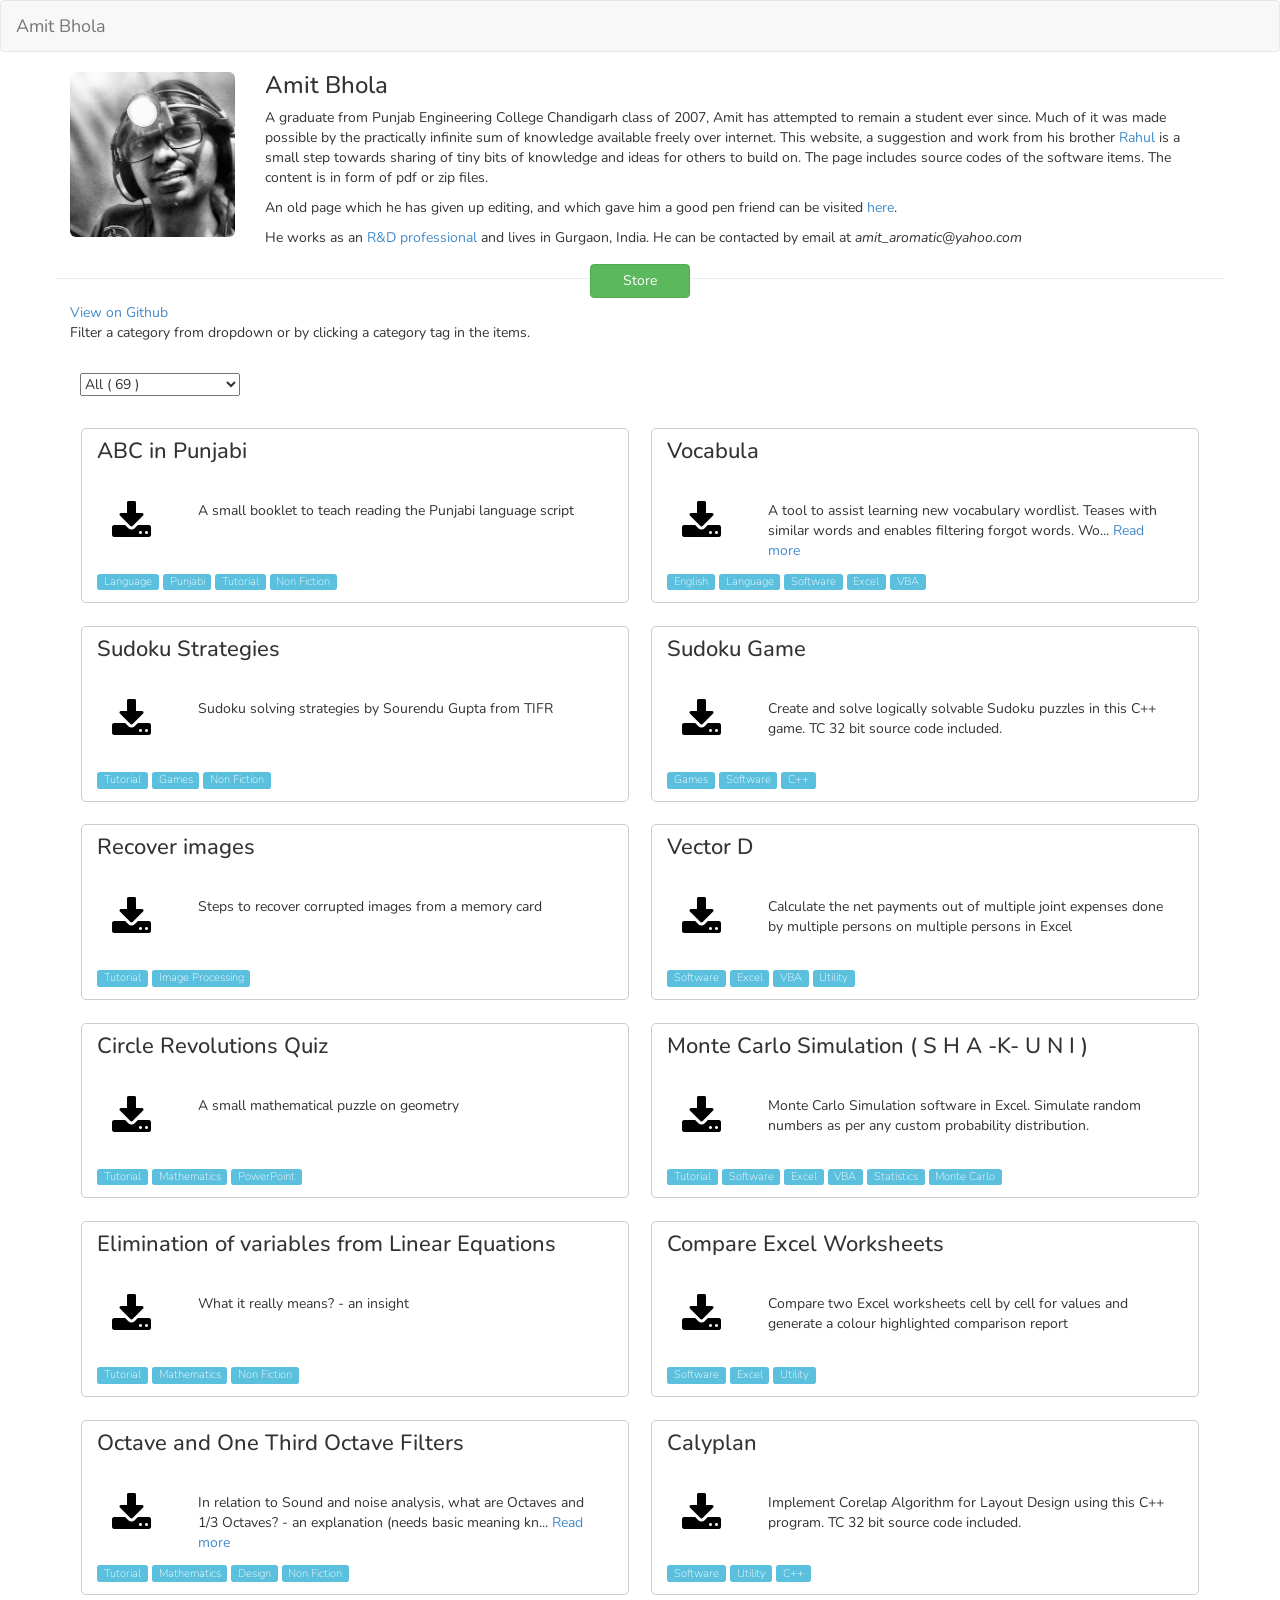
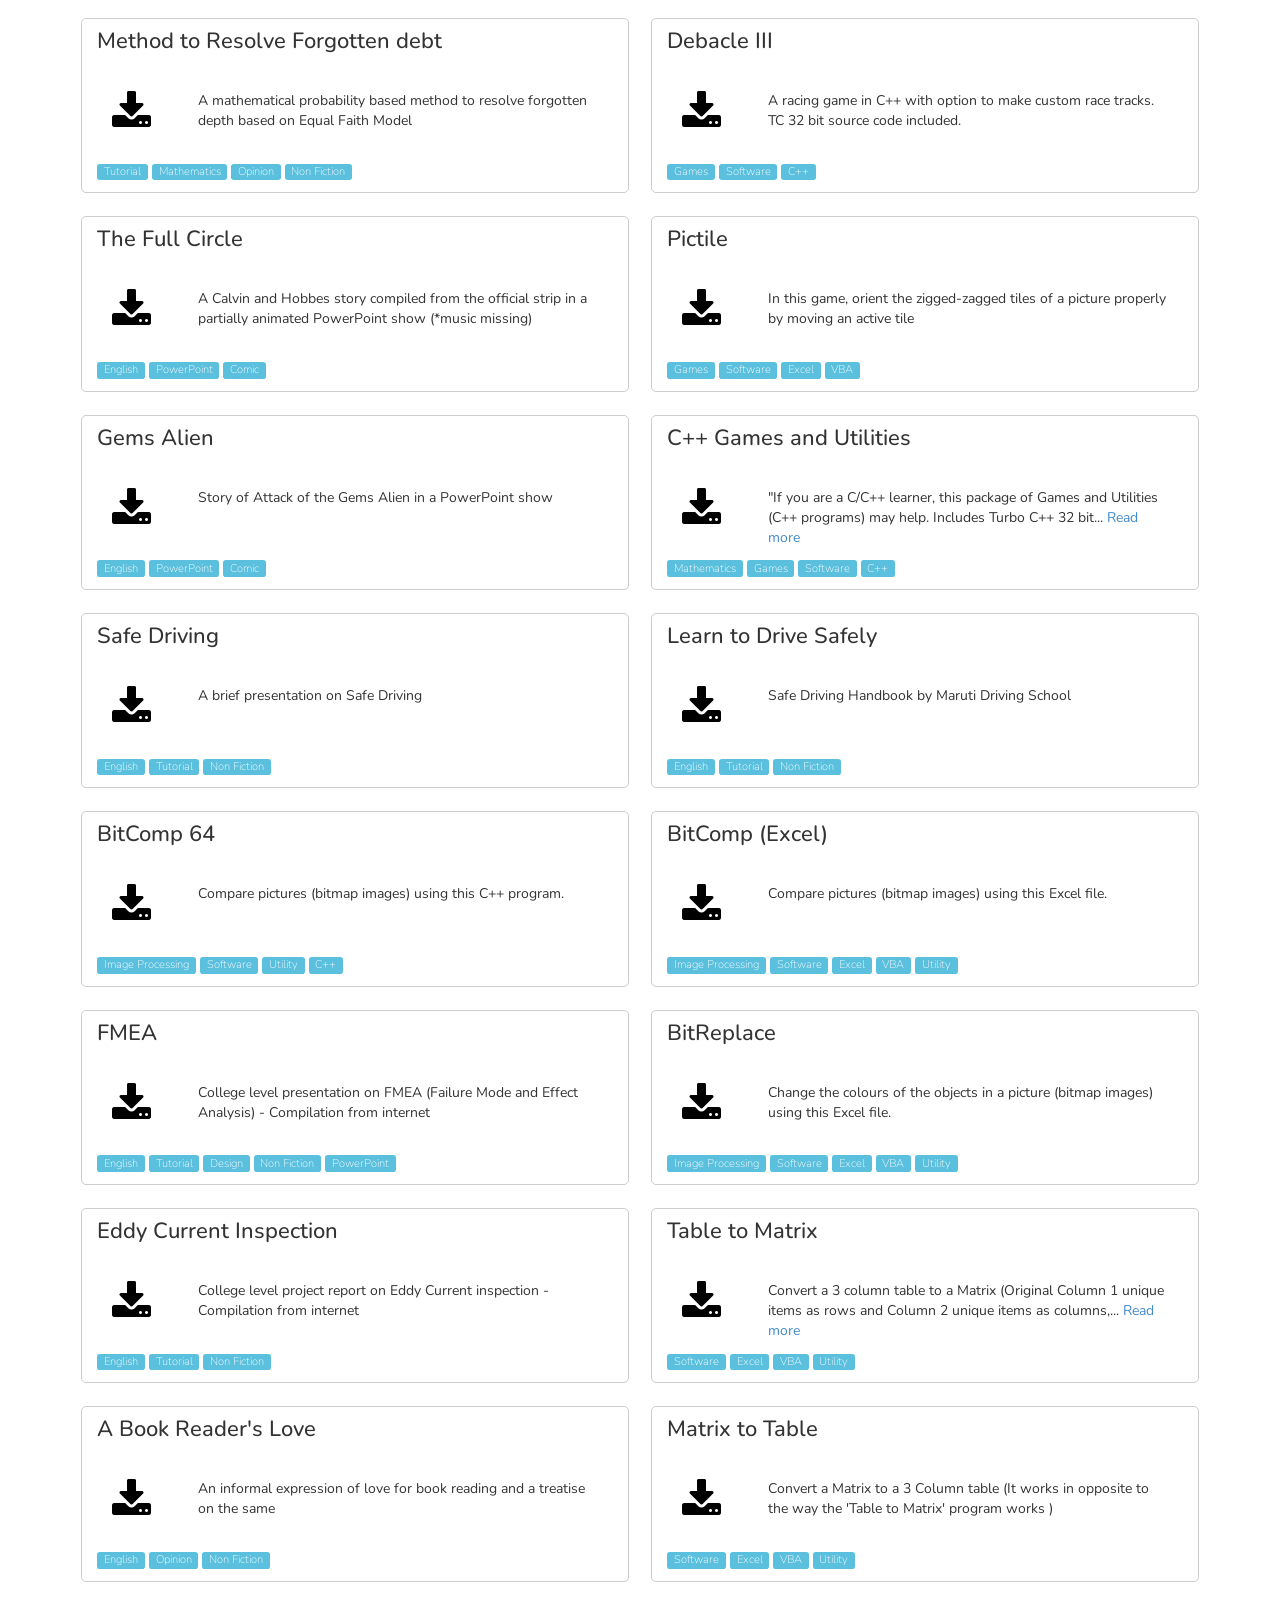
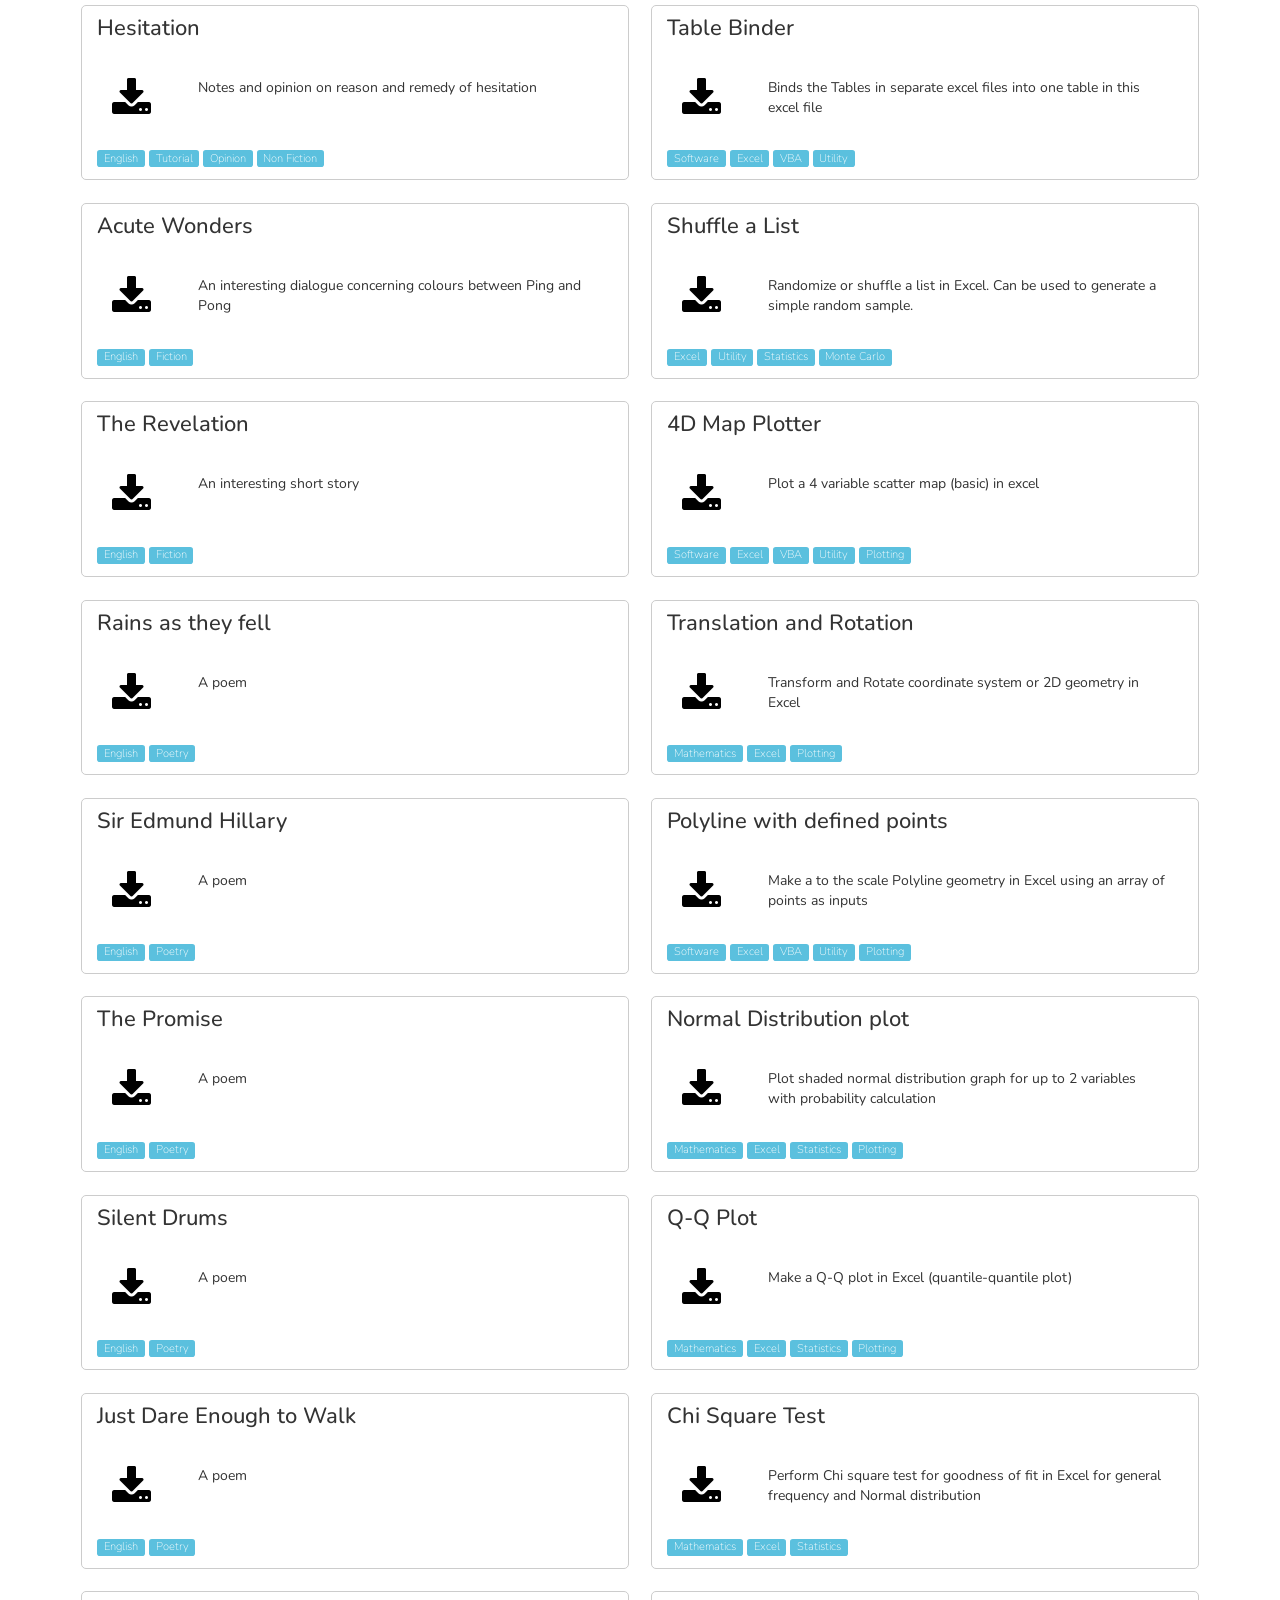
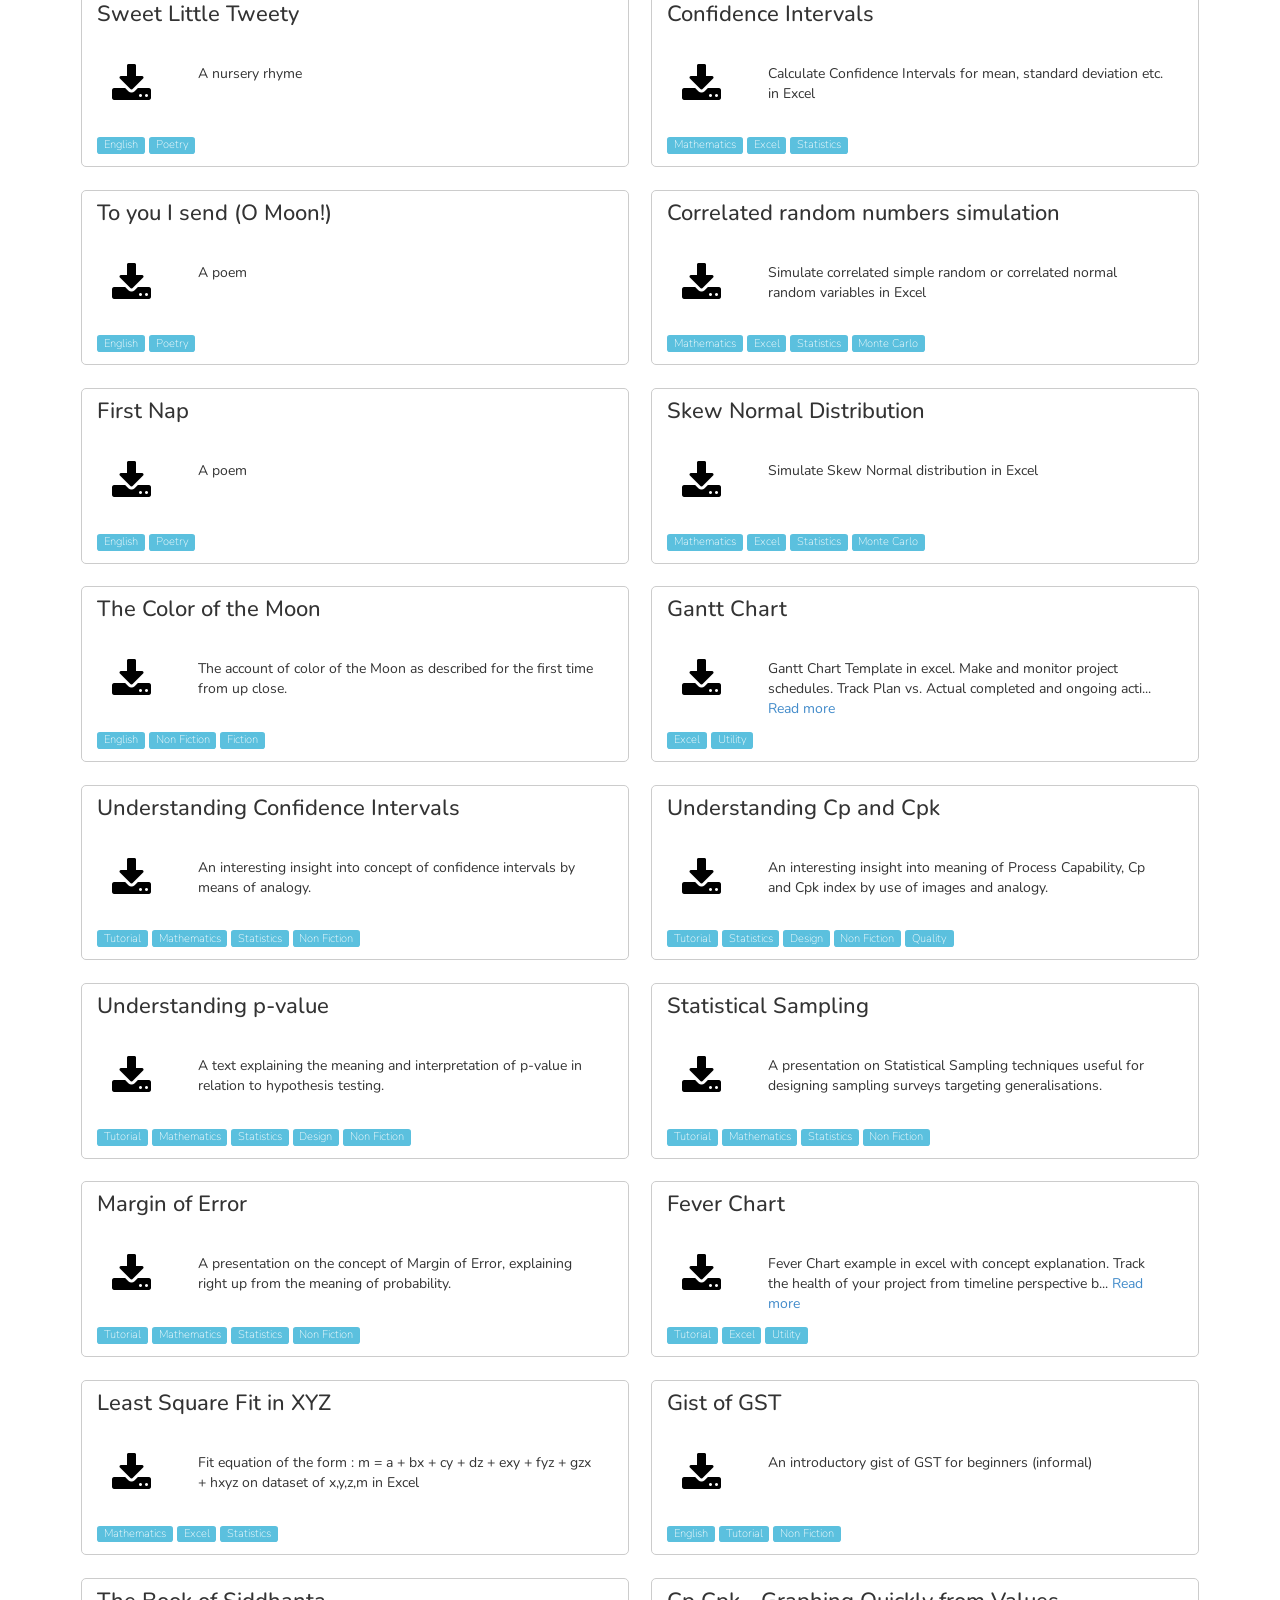
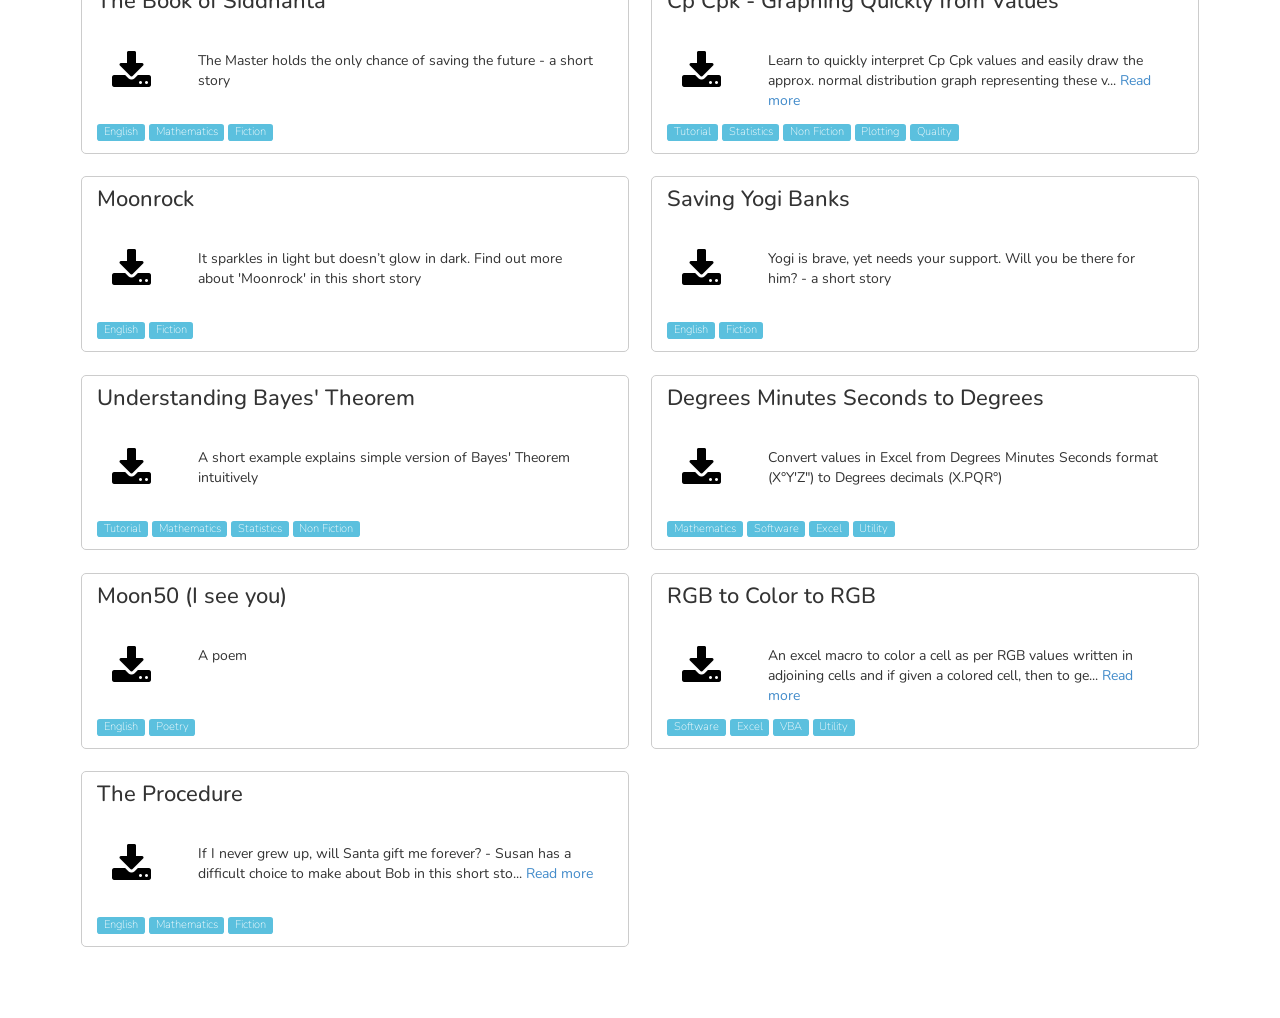
==== index.html @ d928d9ac "fix comments" ====
<!DOCTYPE html PUBLIC "-//W3C//DTD XHTML 1.0 Transitional//EN" "http://www.w3.org/TR/xhtml1/DTD/xhtml1-transitional.dtd">
<html lang="en">
	<head>
		<meta name="viewport" content="width=device-width, initial-scale=1">
		<meta name="description" content="Production Engineer from Punjab Engineering College, Chandigarh, India.">
		<meta name="keywords" content="amit, engineer">
		<meta name="author" content="Amit Bhola">
		<title>Amit Bhola</title>
		<link href="https://fonts.googleapis.com/css?family=Nunito" rel="stylesheet">
		<link href="css/bootstrap.min.css" rel="stylesheet" media="screen">
		<link href="css/font-awesome.min.css" rel="stylesheet" media="screen">
		<link href="css/style.css" rel="stylesheet" media="screen">
		<link rel='stylesheet' href='css/normalize.css' type='text/css'>


		<script type='text/javascript' src='js/jquery.js'></script>
		<script src="js/bootstrap.min.js" type="text/javascript"></script>
	</head>

	<body >

		<style>
body{ font-family:Nunito; }
</style>
<script>
  (function(i,s,o,g,r,a,m){i['GoogleAnalyticsObject']=r;i[r]=i[r]||function(){
  (i[r].q=i[r].q||[]).push(arguments)},i[r].l=1*new Date();a=s.createElement(o),
  m=s.getElementsByTagName(o)[0];a.async=1;a.src=g;m.parentNode.insertBefore(a,m)
  })(window,document,'script','https://www.google-analytics.com/analytics.js','ga');

  ga('create', 'UA-90664488-1', 'auto');
  ga('send', 'pageview');
</script>
<nav id="websitetop" class="navbar navbar-default">
	<div class="container-fluid">
		<div class="navbar-header">
			<a class="navbar-brand" href="./">Amit Bhola</a>
			<!-- 
			<button type="button" class="navbar-toggle collapsed" data-toggle="collapse" data-target="#main-menu" aria-expanded="false" aria-controls="main-menu">
				<span class="sr-only">Toggle navigation</span>
				<span class="icon-bar"></span>
				<span class="icon-bar"></span>
				<span class="icon-bar"></span>
			</button>
			-->
		</div>
		<!-- 
		<div class="collapse navbar-collapse" id="main-menu">
			<ul class="nav navbar-nav navbar-right">
				
				<li class="active"><a href="./">Home</a></li> 
				<li><a href="http://www.amitbhola.in/vocabula">Vocabula <sup>beta</sup></a></li> 
			
			</ul>
		</div>-->
	</div>
</nav>
		<div class="container">

			<div class="row">
				<div class="col-md-2 text-center">
					<img class="img-responsive img-rounded" src="img/Major_Tom2.jpg" style="width:200px" alt="Amit Bhola" />
				</div>
				<div class="col-md-10" >
					<h3 style="margin-top: 0px;">
						Amit Bhola
					</h3>
					<p>
						A graduate from Punjab Engineering College Chandigarh class of 2007, Amit has attempted to remain a student ever since. Much of it was made possible by the practically infinite sum of knowledge available freely over internet. This website, a suggestion and work from his brother <a href="http://rahulbhola.com">Rahul</a> is a small step towards sharing of tiny bits of knowledge and ideas for others to build on. The page includes source codes of the software items. The content is in form of pdf or zip files.
					</p>
					<p>
						An old page which he has given up editing, and which gave him a good pen friend can be visited <a href="https://sites.google.com/site/amitaromatic/amitbhola">here</a>.
					</p>
					<p>
						He works as an <a href="https://www.linkedin.com/in/amit-bhola-208b981a/" target="_blank">R&D professional</a> and lives in Gurgaon, India. He can be contacted by email at <i>amit_aromatic@yahoo.com</i>
					</p>

				</div>
			</div>
			<!--
			<div class="row">
				<hr>
				<div class="col-md-12" style="margin-top: -40px;">
					<span class="btn btn-success" style="margin:5px auto;width:100px;display: block;">Tools</span>
				</div>

				<div class="col-md-12" >
					<h3>Vocabula</h3>
					<p>
						Vocabula, is a simple quiz to test your japanese vocabulary. <a href="/vocabula">Try Now</a>
					</p>
				</div>

			</div>
			-->
			<div class="row" id="store">
				<hr>
				<div class="col-md-12" style="margin-top: -40px;">
					<span class="btn btn-success" style="margin:5px auto;width:100px;display: block;">Store</span>
					<p>
						<a target="_blank" href="https://github.com/amit-aromatic/">View on Github</a>
						<br>
						Filter a category from dropdown or by clicking a category tag in the items.
					</p>
				</div>

				<div class="col-md-12">
					<br>
					<select id="fselect" style="margin-left: 10px; " onchange="apply_filter(this.value)">
	<option value="0" id="btn-filter-0">
			All ( 69 ) 
		  </option> <option id="btn-filter-29" value="29">
				C++ ( 5 ) 
			  </option> <option id="btn-filter-37" value="37">
				Comic ( 2 ) 
			  </option> <option id="btn-filter-33" value="33">
				Design ( 4 ) 
			  </option> <option id="btn-filter-14" value="14">
				English ( 26 ) 
			  </option> <option id="btn-filter-26" value="26">
				Excel ( 25 ) 
			  </option> <option id="btn-filter-38" value="38">
				Fiction ( 7 ) 
			  </option> <option id="btn-filter-23" value="23">
				Games ( 5 ) 
			  </option> <option id="btn-filter-24" value="24">
				Image Processing ( 4 ) 
			  </option> <option id="btn-filter-17" value="17">
				Language ( 2 ) 
			  </option> <option id="btn-filter-21" value="21">
				Mathematics ( 21 ) 
			  </option> <option id="btn-filter-32" value="32">
				Monte Carlo ( 4 ) 
			  </option> <option id="btn-filter-34" value="34">
				Non Fiction ( 20 ) 
			  </option> <option id="btn-filter-22" value="22">
				Opinion ( 3 ) 
			  </option> <option id="btn-filter-39" value="39">
				Plotting ( 6 ) 
			  </option> <option id="btn-filter-40" value="40">
				Poetry ( 9 ) 
			  </option> <option id="btn-filter-35" value="35">
				PowerPoint ( 4 ) 
			  </option> <option id="btn-filter-18" value="18">
				Punjabi ( 1 ) 
			  </option> <option id="btn-filter-41" value="41">
				Quality ( 2 ) 
			  </option> <option id="btn-filter-25" value="25">
				Software ( 19 ) 
			  </option> <option id="btn-filter-31" value="31">
				Statistics ( 16 ) 
			  </option> <option id="btn-filter-19" value="19">
				Tutorial ( 22 ) 
			  </option> <option id="btn-filter-28" value="28">
				Utility ( 16 ) 
			  </option> <option id="btn-filter-27" value="27">
				VBA ( 12 ) 
			  </option> </select>
<script>
	function apply_filter(tag_id){
		
		$('#fselect').val(tag_id);
		
		$('.filter_tag_0').hide();
		$('.filter_tag_'+tag_id).show();
		
		if(tag_id!=0){
			$('#removefilters').show();
		}
		else{
			$('#removefilters').hide();
		}
		
		$('#filter_name').html($('#btn-filter-'+tag_id).text());
		
	}
	
</script> 				</div>
				<div class="col-md-12">
					<br>
							<div class="filter_tag_0 filter_tag_17 filter_tag_18 filter_tag_19 filter_tag_34 store-item col-sm-12 col-xs-12 col-md-6">

				<h3 class="store-h3">ABC in Punjabi</h3>

				<div class="col-md-2 ">
					<a style="color:black !important; cursor: pointer;" onclick="download_file('1484464138_ABC in Punjabi.pdf')" target="_blank">
						<i class="fa fa-download" style="cursor:pointer; font-size: 3em;"></i>
					</a>
				</div>

				<div class="col-md-10 ">
					<p style="min-height:60px;">
						A small booklet to teach reading the Punjabi language script					</p>

				</div>

				<p style="clear:both:margin:0px;min-height:45px;">
					<span onclick="apply_filter(17)" class="store_tag label label-info">Language</span> <span onclick="apply_filter(18)" class="store_tag label label-info">Punjabi</span> <span onclick="apply_filter(19)" class="store_tag label label-info">Tutorial</span> <span onclick="apply_filter(34)" class="store_tag label label-info">Non Fiction</span> 				</p>

		</div>
				<div class="filter_tag_0 filter_tag_14 filter_tag_17 filter_tag_25 filter_tag_26 filter_tag_27 store-item col-sm-12 col-xs-12 col-md-6">

				<h3 class="store-h3">Vocabula</h3>

				<div class="col-md-2 ">
					<a style="color:black !important; cursor: pointer;" onclick="download_file('1484464254_Vocabula.zip')" target="_blank">
						<i class="fa fa-download" style="cursor:pointer; font-size: 3em;"></i>
					</a>
				</div>

				<div class="col-md-10 ">
					<p style="min-height:60px;">
						<span class="toggledesc-19">A tool to assist learning new vocabulary wordlist. Teases with similar words and enables filtering forgot words. Wo...								<a href="javascript:void(0)" onclick="$('.toggledesc-19').toggle()">
									Read more
								</a>
								</span><span style="display:none" class="toggledesc-19">A tool to assist learning new vocabulary wordlist. Teases with similar words and enables filtering forgot words. Works for any language in English alphabet script.								<a href="javascript:void(0)" onclick="$('.toggledesc-19').toggle()">
									Read less
								</a>
								</span>					</p>

				</div>

				<p style="clear:both:margin:0px;min-height:45px;">
					<span onclick="apply_filter(14)" class="store_tag label label-info">English</span> <span onclick="apply_filter(17)" class="store_tag label label-info">Language</span> <span onclick="apply_filter(25)" class="store_tag label label-info">Software</span> <span onclick="apply_filter(26)" class="store_tag label label-info">Excel</span> <span onclick="apply_filter(27)" class="store_tag label label-info">VBA</span> 				</p>

		</div>
				<div class="filter_tag_0 filter_tag_19 filter_tag_23 filter_tag_34 store-item col-sm-12 col-xs-12 col-md-6">

				<h3 class="store-h3">Sudoku Strategies</h3>

				<div class="col-md-2 ">
					<a style="color:black !important; cursor: pointer;" onclick="download_file('1484464362_Sudoku Strategies.pdf')" target="_blank">
						<i class="fa fa-download" style="cursor:pointer; font-size: 3em;"></i>
					</a>
				</div>

				<div class="col-md-10 ">
					<p style="min-height:60px;">
						Sudoku solving strategies by Sourendu Gupta from TIFR					</p>

				</div>

				<p style="clear:both:margin:0px;min-height:45px;">
					<span onclick="apply_filter(19)" class="store_tag label label-info">Tutorial</span> <span onclick="apply_filter(23)" class="store_tag label label-info">Games</span> <span onclick="apply_filter(34)" class="store_tag label label-info">Non Fiction</span> 				</p>

		</div>
				<div class="filter_tag_0 filter_tag_23 filter_tag_25 filter_tag_29 store-item col-sm-12 col-xs-12 col-md-6">

				<h3 class="store-h3">Sudoku Game</h3>

				<div class="col-md-2 ">
					<a style="color:black !important; cursor: pointer;" onclick="download_file('1484464624_Sudoku.zip')" target="_blank">
						<i class="fa fa-download" style="cursor:pointer; font-size: 3em;"></i>
					</a>
				</div>

				<div class="col-md-10 ">
					<p style="min-height:60px;">
						Create and solve logically solvable Sudoku puzzles in this C++ game. TC 32 bit source code included.					</p>

				</div>

				<p style="clear:both:margin:0px;min-height:45px;">
					<span onclick="apply_filter(23)" class="store_tag label label-info">Games</span> <span onclick="apply_filter(25)" class="store_tag label label-info">Software</span> <span onclick="apply_filter(29)" class="store_tag label label-info">C++</span> 				</p>

		</div>
				<div class="filter_tag_0 filter_tag_19 filter_tag_24 store-item col-sm-12 col-xs-12 col-md-6">

				<h3 class="store-h3">Recover images</h3>

				<div class="col-md-2 ">
					<a style="color:black !important; cursor: pointer;" onclick="download_file('1484464715_RECOVERY OF CORRUPTED FILES.pdf')" target="_blank">
						<i class="fa fa-download" style="cursor:pointer; font-size: 3em;"></i>
					</a>
				</div>

				<div class="col-md-10 ">
					<p style="min-height:60px;">
						Steps to recover corrupted images from a memory card					</p>

				</div>

				<p style="clear:both:margin:0px;min-height:45px;">
					<span onclick="apply_filter(19)" class="store_tag label label-info">Tutorial</span> <span onclick="apply_filter(24)" class="store_tag label label-info">Image Processing</span> 				</p>

		</div>
				<div class="filter_tag_0 filter_tag_25 filter_tag_26 filter_tag_27 filter_tag_28 store-item col-sm-12 col-xs-12 col-md-6">

				<h3 class="store-h3">Vector D</h3>

				<div class="col-md-2 ">
					<a style="color:black !important; cursor: pointer;" onclick="download_file('1484464806_Vector D.zip')" target="_blank">
						<i class="fa fa-download" style="cursor:pointer; font-size: 3em;"></i>
					</a>
				</div>

				<div class="col-md-10 ">
					<p style="min-height:60px;">
						Calculate the net payments out of multiple joint expenses done by multiple persons on multiple persons in Excel					</p>

				</div>

				<p style="clear:both:margin:0px;min-height:45px;">
					<span onclick="apply_filter(25)" class="store_tag label label-info">Software</span> <span onclick="apply_filter(26)" class="store_tag label label-info">Excel</span> <span onclick="apply_filter(27)" class="store_tag label label-info">VBA</span> <span onclick="apply_filter(28)" class="store_tag label label-info">Utility</span> 				</p>

		</div>
				<div class="filter_tag_0 filter_tag_19 filter_tag_21 filter_tag_35 store-item col-sm-12 col-xs-12 col-md-6">

				<h3 class="store-h3">Circle Revolutions Quiz</h3>

				<div class="col-md-2 ">
					<a style="color:black !important; cursor: pointer;" onclick="download_file('1484464918_Circle Revolutions Quiz.zip')" target="_blank">
						<i class="fa fa-download" style="cursor:pointer; font-size: 3em;"></i>
					</a>
				</div>

				<div class="col-md-10 ">
					<p style="min-height:60px;">
						A small mathematical puzzle on geometry					</p>

				</div>

				<p style="clear:both:margin:0px;min-height:45px;">
					<span onclick="apply_filter(19)" class="store_tag label label-info">Tutorial</span> <span onclick="apply_filter(21)" class="store_tag label label-info">Mathematics</span> <span onclick="apply_filter(35)" class="store_tag label label-info">PowerPoint</span> 				</p>

		</div>
				<div class="filter_tag_0 filter_tag_19 filter_tag_25 filter_tag_26 filter_tag_27 filter_tag_31 filter_tag_32 store-item col-sm-12 col-xs-12 col-md-6">

				<h3 class="store-h3">Monte Carlo Simulation ( S H A -K- U N I )</h3>

				<div class="col-md-2 ">
					<a style="color:black !important; cursor: pointer;" onclick="download_file('1484465051_Monte Carlo Simulation (S H A -K- U N I  2.0).zip')" target="_blank">
						<i class="fa fa-download" style="cursor:pointer; font-size: 3em;"></i>
					</a>
				</div>

				<div class="col-md-10 ">
					<p style="min-height:60px;">
						Monte Carlo Simulation software in Excel. Simulate random numbers as per any custom probability distribution.					</p>

				</div>

				<p style="clear:both:margin:0px;min-height:45px;">
					<span onclick="apply_filter(19)" class="store_tag label label-info">Tutorial</span> <span onclick="apply_filter(25)" class="store_tag label label-info">Software</span> <span onclick="apply_filter(26)" class="store_tag label label-info">Excel</span> <span onclick="apply_filter(27)" class="store_tag label label-info">VBA</span> <span onclick="apply_filter(31)" class="store_tag label label-info">Statistics</span> <span onclick="apply_filter(32)" class="store_tag label label-info">Monte Carlo</span> 				</p>

		</div>
				<div class="filter_tag_0 filter_tag_19 filter_tag_21 filter_tag_34 store-item col-sm-12 col-xs-12 col-md-6">

				<h3 class="store-h3">Elimination of variables from Linear Equations</h3>

				<div class="col-md-2 ">
					<a style="color:black !important; cursor: pointer;" onclick="download_file('1484465126_Elimination of variables from Linear equations.pdf')" target="_blank">
						<i class="fa fa-download" style="cursor:pointer; font-size: 3em;"></i>
					</a>
				</div>

				<div class="col-md-10 ">
					<p style="min-height:60px;">
						What it really means? - an insight					</p>

				</div>

				<p style="clear:both:margin:0px;min-height:45px;">
					<span onclick="apply_filter(19)" class="store_tag label label-info">Tutorial</span> <span onclick="apply_filter(21)" class="store_tag label label-info">Mathematics</span> <span onclick="apply_filter(34)" class="store_tag label label-info">Non Fiction</span> 				</p>

		</div>
				<div class="filter_tag_0 filter_tag_25 filter_tag_26 filter_tag_28 store-item col-sm-12 col-xs-12 col-md-6">

				<h3 class="store-h3">Compare Excel Worksheets</h3>

				<div class="col-md-2 ">
					<a style="color:black !important; cursor: pointer;" onclick="download_file('1484465191_Compare Excel Worksheets.zip')" target="_blank">
						<i class="fa fa-download" style="cursor:pointer; font-size: 3em;"></i>
					</a>
				</div>

				<div class="col-md-10 ">
					<p style="min-height:60px;">
						Compare two Excel worksheets cell by cell for values and generate a colour highlighted comparison report					</p>

				</div>

				<p style="clear:both:margin:0px;min-height:45px;">
					<span onclick="apply_filter(25)" class="store_tag label label-info">Software</span> <span onclick="apply_filter(26)" class="store_tag label label-info">Excel</span> <span onclick="apply_filter(28)" class="store_tag label label-info">Utility</span> 				</p>

		</div>
				<div class="filter_tag_0 filter_tag_19 filter_tag_21 filter_tag_33 filter_tag_34 store-item col-sm-12 col-xs-12 col-md-6">

				<h3 class="store-h3">Octave and One Third Octave Filters</h3>

				<div class="col-md-2 ">
					<a style="color:black !important; cursor: pointer;" onclick="download_file('1484465278_Octaves and One Third Octaves.pdf')" target="_blank">
						<i class="fa fa-download" style="cursor:pointer; font-size: 3em;"></i>
					</a>
				</div>

				<div class="col-md-10 ">
					<p style="min-height:60px;">
						<span class="toggledesc-28">In relation to Sound and noise analysis, what are Octaves and 1/3 Octaves? - an explanation (needs basic meaning kn...								<a href="javascript:void(0)" onclick="$('.toggledesc-28').toggle()">
									Read more
								</a>
								</span><span style="display:none" class="toggledesc-28">In relation to Sound and noise analysis, what are Octaves and 1/3 Octaves? - an explanation (needs basic meaning knowledge of decibel and frequency and histograms)								<a href="javascript:void(0)" onclick="$('.toggledesc-28').toggle()">
									Read less
								</a>
								</span>					</p>

				</div>

				<p style="clear:both:margin:0px;min-height:45px;">
					<span onclick="apply_filter(19)" class="store_tag label label-info">Tutorial</span> <span onclick="apply_filter(21)" class="store_tag label label-info">Mathematics</span> <span onclick="apply_filter(33)" class="store_tag label label-info">Design</span> <span onclick="apply_filter(34)" class="store_tag label label-info">Non Fiction</span> 				</p>

		</div>
				<div class="filter_tag_0 filter_tag_25 filter_tag_28 filter_tag_29 store-item col-sm-12 col-xs-12 col-md-6">

				<h3 class="store-h3">Calyplan</h3>

				<div class="col-md-2 ">
					<a style="color:black !important; cursor: pointer;" onclick="download_file('1484465344_Calyplan.zip')" target="_blank">
						<i class="fa fa-download" style="cursor:pointer; font-size: 3em;"></i>
					</a>
				</div>

				<div class="col-md-10 ">
					<p style="min-height:60px;">
						Implement Corelap Algorithm for Layout Design using this C++ program. TC 32 bit source code included.					</p>

				</div>

				<p style="clear:both:margin:0px;min-height:45px;">
					<span onclick="apply_filter(25)" class="store_tag label label-info">Software</span> <span onclick="apply_filter(28)" class="store_tag label label-info">Utility</span> <span onclick="apply_filter(29)" class="store_tag label label-info">C++</span> 				</p>

		</div>
				<div class="filter_tag_0 filter_tag_19 filter_tag_21 filter_tag_22 filter_tag_34 store-item col-sm-12 col-xs-12 col-md-6">

				<h3 class="store-h3">Method to Resolve Forgotten debt</h3>

				<div class="col-md-2 ">
					<a style="color:black !important; cursor: pointer;" onclick="download_file('1484465411_Method to resolve Forgotten debt.pdf')" target="_blank">
						<i class="fa fa-download" style="cursor:pointer; font-size: 3em;"></i>
					</a>
				</div>

				<div class="col-md-10 ">
					<p style="min-height:60px;">
						A mathematical probability based method to resolve forgotten depth based on Equal Faith Model					</p>

				</div>

				<p style="clear:both:margin:0px;min-height:45px;">
					<span onclick="apply_filter(19)" class="store_tag label label-info">Tutorial</span> <span onclick="apply_filter(21)" class="store_tag label label-info">Mathematics</span> <span onclick="apply_filter(22)" class="store_tag label label-info">Opinion</span> <span onclick="apply_filter(34)" class="store_tag label label-info">Non Fiction</span> 				</p>

		</div>
				<div class="filter_tag_0 filter_tag_23 filter_tag_25 filter_tag_29 store-item col-sm-12 col-xs-12 col-md-6">

				<h3 class="store-h3">Debacle III</h3>

				<div class="col-md-2 ">
					<a style="color:black !important; cursor: pointer;" onclick="download_file('1484465500_Debacle III.zip')" target="_blank">
						<i class="fa fa-download" style="cursor:pointer; font-size: 3em;"></i>
					</a>
				</div>

				<div class="col-md-10 ">
					<p style="min-height:60px;">
						A racing game in C++  with option to make custom race tracks. TC 32 bit source code included.					</p>

				</div>

				<p style="clear:both:margin:0px;min-height:45px;">
					<span onclick="apply_filter(23)" class="store_tag label label-info">Games</span> <span onclick="apply_filter(25)" class="store_tag label label-info">Software</span> <span onclick="apply_filter(29)" class="store_tag label label-info">C++</span> 				</p>

		</div>
				<div class="filter_tag_0 filter_tag_14 filter_tag_35 filter_tag_37 store-item col-sm-12 col-xs-12 col-md-6">

				<h3 class="store-h3">The Full Circle</h3>

				<div class="col-md-2 ">
					<a style="color:black !important; cursor: pointer;" onclick="download_file('1484466681_The Full Circle.zip')" target="_blank">
						<i class="fa fa-download" style="cursor:pointer; font-size: 3em;"></i>
					</a>
				</div>

				<div class="col-md-10 ">
					<p style="min-height:60px;">
						A Calvin and Hobbes story compiled from the official strip in a partially animated PowerPoint show (*music missing)					</p>

				</div>

				<p style="clear:both:margin:0px;min-height:45px;">
					<span onclick="apply_filter(14)" class="store_tag label label-info">English</span> <span onclick="apply_filter(35)" class="store_tag label label-info">PowerPoint</span> <span onclick="apply_filter(37)" class="store_tag label label-info">Comic</span> 				</p>

		</div>
				<div class="filter_tag_0 filter_tag_23 filter_tag_25 filter_tag_26 filter_tag_27 store-item col-sm-12 col-xs-12 col-md-6">

				<h3 class="store-h3">Pictile</h3>

				<div class="col-md-2 ">
					<a style="color:black !important; cursor: pointer;" onclick="download_file('1484466753_Pictile.zip')" target="_blank">
						<i class="fa fa-download" style="cursor:pointer; font-size: 3em;"></i>
					</a>
				</div>

				<div class="col-md-10 ">
					<p style="min-height:60px;">
						In this game, orient the zigged-zagged tiles of a picture properly by moving an active tile					</p>

				</div>

				<p style="clear:both:margin:0px;min-height:45px;">
					<span onclick="apply_filter(23)" class="store_tag label label-info">Games</span> <span onclick="apply_filter(25)" class="store_tag label label-info">Software</span> <span onclick="apply_filter(26)" class="store_tag label label-info">Excel</span> <span onclick="apply_filter(27)" class="store_tag label label-info">VBA</span> 				</p>

		</div>
				<div class="filter_tag_0 filter_tag_14 filter_tag_35 filter_tag_37 store-item col-sm-12 col-xs-12 col-md-6">

				<h3 class="store-h3">Gems Alien</h3>

				<div class="col-md-2 ">
					<a style="color:black !important; cursor: pointer;" onclick="download_file('1484466810_Gems Alien.zip')" target="_blank">
						<i class="fa fa-download" style="cursor:pointer; font-size: 3em;"></i>
					</a>
				</div>

				<div class="col-md-10 ">
					<p style="min-height:60px;">
						Story of Attack of the Gems Alien in a PowerPoint show					</p>

				</div>

				<p style="clear:both:margin:0px;min-height:45px;">
					<span onclick="apply_filter(14)" class="store_tag label label-info">English</span> <span onclick="apply_filter(35)" class="store_tag label label-info">PowerPoint</span> <span onclick="apply_filter(37)" class="store_tag label label-info">Comic</span> 				</p>

		</div>
				<div class="filter_tag_0 filter_tag_21 filter_tag_23 filter_tag_25 filter_tag_29 store-item col-sm-12 col-xs-12 col-md-6">

				<h3 class="store-h3">C++ Games and Utilities</h3>

				<div class="col-md-2 ">
					<a style="color:black !important; cursor: pointer;" onclick="download_file('1484466919_C++ Games and Utilities.zip')" target="_blank">
						<i class="fa fa-download" style="cursor:pointer; font-size: 3em;"></i>
					</a>
				</div>

				<div class="col-md-10 ">
					<p style="min-height:60px;">
						<span class="toggledesc-36">"If you are a C/C++ learner, this package of Games and Utilities (C++ programs) may help. Includes Turbo C++ 32 bit...								<a href="javascript:void(0)" onclick="$('.toggledesc-36').toggle()">
									Read more
								</a>
								</span><span style="display:none" class="toggledesc-36">"If you are a C/C++ learner, this package of Games and Utilities (C++ programs) may help. Includes Turbo C++ 32 bit source codes.<br />
(1) Anaconda : Snake game in C++.<br />
(2) Tic Tac Toe : Tic Tac Toe game in C++; computer versus player.<br />
(3) Numbox : Bring the digits 1 ~ 8 in correct sequence by swapping a blank space in this C++ game.<br />
(4) Cows and Bulls : A game in C++ to test your intelligence.<br />
(5) Shuffle : A game in C++ to test your reaction times.<br />
(6) Determinant Solver: Solve determinant of up to order of 80 if data range permits.<br />
(7) Linear equations solver:Can potentially solve 80 linear equations if data range permits.<br />
(8) Simplex : Simplex Tables generator tool for optimization (Excel and C++).<br />
(9) Interpolation : Newton's Interpolation application in C++.<br />
(10) Curvefitting : Least square polynomial fitting application in C++.<br />
(11) Polynomial : Polynomial operations e.g. division, changing to factorial form etc. in C++.<br />
(12) Permut : Generate all permutations of inputted characters in C++.<br />
(13) Calculator : A simple calculator in C++ which can solve expressions containing brackets and show step by step calculation.<br />
(14) Chaos to Order : A simulation of mutating polygon's - From Chaos to Order."								<a href="javascript:void(0)" onclick="$('.toggledesc-36').toggle()">
									Read less
								</a>
								</span>					</p>

				</div>

				<p style="clear:both:margin:0px;min-height:45px;">
					<span onclick="apply_filter(21)" class="store_tag label label-info">Mathematics</span> <span onclick="apply_filter(23)" class="store_tag label label-info">Games</span> <span onclick="apply_filter(25)" class="store_tag label label-info">Software</span> <span onclick="apply_filter(29)" class="store_tag label label-info">C++</span> 				</p>

		</div>
				<div class="filter_tag_0 filter_tag_14 filter_tag_19 filter_tag_34 store-item col-sm-12 col-xs-12 col-md-6">

				<h3 class="store-h3">Safe Driving</h3>

				<div class="col-md-2 ">
					<a style="color:black !important; cursor: pointer;" onclick="download_file('1484466984_Safe Driving.pdf')" target="_blank">
						<i class="fa fa-download" style="cursor:pointer; font-size: 3em;"></i>
					</a>
				</div>

				<div class="col-md-10 ">
					<p style="min-height:60px;">
						A brief presentation on Safe Driving					</p>

				</div>

				<p style="clear:both:margin:0px;min-height:45px;">
					<span onclick="apply_filter(14)" class="store_tag label label-info">English</span> <span onclick="apply_filter(19)" class="store_tag label label-info">Tutorial</span> <span onclick="apply_filter(34)" class="store_tag label label-info">Non Fiction</span> 				</p>

		</div>
				<div class="filter_tag_0 filter_tag_14 filter_tag_19 filter_tag_34 store-item col-sm-12 col-xs-12 col-md-6">

				<h3 class="store-h3">Learn to Drive Safely</h3>

				<div class="col-md-2 ">
					<a style="color:black !important; cursor: pointer;" onclick="download_file('1484467431_LearntoDriveSafely.pdf')" target="_blank">
						<i class="fa fa-download" style="cursor:pointer; font-size: 3em;"></i>
					</a>
				</div>

				<div class="col-md-10 ">
					<p style="min-height:60px;">
						Safe Driving Handbook by Maruti Driving School					</p>

				</div>

				<p style="clear:both:margin:0px;min-height:45px;">
					<span onclick="apply_filter(14)" class="store_tag label label-info">English</span> <span onclick="apply_filter(19)" class="store_tag label label-info">Tutorial</span> <span onclick="apply_filter(34)" class="store_tag label label-info">Non Fiction</span> 				</p>

		</div>
				<div class="filter_tag_0 filter_tag_24 filter_tag_25 filter_tag_28 filter_tag_29 store-item col-sm-12 col-xs-12 col-md-6">

				<h3 class="store-h3">BitComp 64</h3>

				<div class="col-md-2 ">
					<a style="color:black !important; cursor: pointer;" onclick="download_file('1484467586_Bitcomp 64.zip')" target="_blank">
						<i class="fa fa-download" style="cursor:pointer; font-size: 3em;"></i>
					</a>
				</div>

				<div class="col-md-10 ">
					<p style="min-height:60px;">
						Compare pictures (bitmap images) using this C++ program.					</p>

				</div>

				<p style="clear:both:margin:0px;min-height:45px;">
					<span onclick="apply_filter(24)" class="store_tag label label-info">Image Processing</span> <span onclick="apply_filter(25)" class="store_tag label label-info">Software</span> <span onclick="apply_filter(28)" class="store_tag label label-info">Utility</span> <span onclick="apply_filter(29)" class="store_tag label label-info">C++</span> 				</p>

		</div>
				<div class="filter_tag_0 filter_tag_24 filter_tag_25 filter_tag_26 filter_tag_27 filter_tag_28 store-item col-sm-12 col-xs-12 col-md-6">

				<h3 class="store-h3">BitComp (Excel)</h3>

				<div class="col-md-2 ">
					<a style="color:black !important; cursor: pointer;" onclick="download_file('1484467686_BitComp (Excel).zip')" target="_blank">
						<i class="fa fa-download" style="cursor:pointer; font-size: 3em;"></i>
					</a>
				</div>

				<div class="col-md-10 ">
					<p style="min-height:60px;">
						Compare pictures (bitmap images) using this Excel file.					</p>

				</div>

				<p style="clear:both:margin:0px;min-height:45px;">
					<span onclick="apply_filter(24)" class="store_tag label label-info">Image Processing</span> <span onclick="apply_filter(25)" class="store_tag label label-info">Software</span> <span onclick="apply_filter(26)" class="store_tag label label-info">Excel</span> <span onclick="apply_filter(27)" class="store_tag label label-info">VBA</span> <span onclick="apply_filter(28)" class="store_tag label label-info">Utility</span> 				</p>

		</div>
				<div class="filter_tag_0 filter_tag_14 filter_tag_19 filter_tag_33 filter_tag_34 filter_tag_35 store-item col-sm-12 col-xs-12 col-md-6">

				<h3 class="store-h3">FMEA</h3>

				<div class="col-md-2 ">
					<a style="color:black !important; cursor: pointer;" onclick="download_file('1484467804_FMEA.zip')" target="_blank">
						<i class="fa fa-download" style="cursor:pointer; font-size: 3em;"></i>
					</a>
				</div>

				<div class="col-md-10 ">
					<p style="min-height:60px;">
						College level presentation on FMEA (Failure Mode and Effect Analysis) - Compilation from internet					</p>

				</div>

				<p style="clear:both:margin:0px;min-height:45px;">
					<span onclick="apply_filter(14)" class="store_tag label label-info">English</span> <span onclick="apply_filter(19)" class="store_tag label label-info">Tutorial</span> <span onclick="apply_filter(33)" class="store_tag label label-info">Design</span> <span onclick="apply_filter(34)" class="store_tag label label-info">Non Fiction</span> <span onclick="apply_filter(35)" class="store_tag label label-info">PowerPoint</span> 				</p>

		</div>
				<div class="filter_tag_0 filter_tag_24 filter_tag_25 filter_tag_26 filter_tag_27 filter_tag_28 store-item col-sm-12 col-xs-12 col-md-6">

				<h3 class="store-h3">BitReplace</h3>

				<div class="col-md-2 ">
					<a style="color:black !important; cursor: pointer;" onclick="download_file('1484468301_BitReplace.zip')" target="_blank">
						<i class="fa fa-download" style="cursor:pointer; font-size: 3em;"></i>
					</a>
				</div>

				<div class="col-md-10 ">
					<p style="min-height:60px;">
						Change the colours of the objects in a picture (bitmap images) using this Excel file.					</p>

				</div>

				<p style="clear:both:margin:0px;min-height:45px;">
					<span onclick="apply_filter(24)" class="store_tag label label-info">Image Processing</span> <span onclick="apply_filter(25)" class="store_tag label label-info">Software</span> <span onclick="apply_filter(26)" class="store_tag label label-info">Excel</span> <span onclick="apply_filter(27)" class="store_tag label label-info">VBA</span> <span onclick="apply_filter(28)" class="store_tag label label-info">Utility</span> 				</p>

		</div>
				<div class="filter_tag_0 filter_tag_14 filter_tag_19 filter_tag_34 store-item col-sm-12 col-xs-12 col-md-6">

				<h3 class="store-h3">Eddy Current Inspection</h3>

				<div class="col-md-2 ">
					<a style="color:black !important; cursor: pointer;" onclick="download_file('1484468389_Eddy currents project.pdf')" target="_blank">
						<i class="fa fa-download" style="cursor:pointer; font-size: 3em;"></i>
					</a>
				</div>

				<div class="col-md-10 ">
					<p style="min-height:60px;">
						College level project report on Eddy Current inspection - Compilation from internet					</p>

				</div>

				<p style="clear:both:margin:0px;min-height:45px;">
					<span onclick="apply_filter(14)" class="store_tag label label-info">English</span> <span onclick="apply_filter(19)" class="store_tag label label-info">Tutorial</span> <span onclick="apply_filter(34)" class="store_tag label label-info">Non Fiction</span> 				</p>

		</div>
				<div class="filter_tag_0 filter_tag_25 filter_tag_26 filter_tag_27 filter_tag_28 store-item col-sm-12 col-xs-12 col-md-6">

				<h3 class="store-h3">Table to Matrix</h3>

				<div class="col-md-2 ">
					<a style="color:black !important; cursor: pointer;" onclick="download_file('1484468431_Table to Matrix.zip')" target="_blank">
						<i class="fa fa-download" style="cursor:pointer; font-size: 3em;"></i>
					</a>
				</div>

				<div class="col-md-10 ">
					<p style="min-height:60px;">
						<span class="toggledesc-44">Convert a 3 column table to a Matrix  (Original Column 1 unique items as rows and Column 2 unique items as columns,...								<a href="javascript:void(0)" onclick="$('.toggledesc-44').toggle()">
									Read more
								</a>
								</span><span style="display:none" class="toggledesc-44">Convert a 3 column table to a Matrix  (Original Column 1 unique items as rows and Column 2 unique items as columns, and Column 3 items filled)								<a href="javascript:void(0)" onclick="$('.toggledesc-44').toggle()">
									Read less
								</a>
								</span>					</p>

				</div>

				<p style="clear:both:margin:0px;min-height:45px;">
					<span onclick="apply_filter(25)" class="store_tag label label-info">Software</span> <span onclick="apply_filter(26)" class="store_tag label label-info">Excel</span> <span onclick="apply_filter(27)" class="store_tag label label-info">VBA</span> <span onclick="apply_filter(28)" class="store_tag label label-info">Utility</span> 				</p>

		</div>
				<div class="filter_tag_0 filter_tag_14 filter_tag_22 filter_tag_34 store-item col-sm-12 col-xs-12 col-md-6">

				<h3 class="store-h3">A Book Reader's Love</h3>

				<div class="col-md-2 ">
					<a style="color:black !important; cursor: pointer;" onclick="download_file('1484468476_A Book Reader's Love.pdf')" target="_blank">
						<i class="fa fa-download" style="cursor:pointer; font-size: 3em;"></i>
					</a>
				</div>

				<div class="col-md-10 ">
					<p style="min-height:60px;">
						An informal expression of love for book reading and a treatise on the same					</p>

				</div>

				<p style="clear:both:margin:0px;min-height:45px;">
					<span onclick="apply_filter(14)" class="store_tag label label-info">English</span> <span onclick="apply_filter(22)" class="store_tag label label-info">Opinion</span> <span onclick="apply_filter(34)" class="store_tag label label-info">Non Fiction</span> 				</p>

		</div>
				<div class="filter_tag_0 filter_tag_25 filter_tag_26 filter_tag_27 filter_tag_28 store-item col-sm-12 col-xs-12 col-md-6">

				<h3 class="store-h3">Matrix to Table</h3>

				<div class="col-md-2 ">
					<a style="color:black !important; cursor: pointer;" onclick="download_file('1484468546_Matrix to Table.zip')" target="_blank">
						<i class="fa fa-download" style="cursor:pointer; font-size: 3em;"></i>
					</a>
				</div>

				<div class="col-md-10 ">
					<p style="min-height:60px;">
						Convert a Matrix to a 3 Column table  (It works in opposite to the way the 'Table to Matrix' program works )					</p>

				</div>

				<p style="clear:both:margin:0px;min-height:45px;">
					<span onclick="apply_filter(25)" class="store_tag label label-info">Software</span> <span onclick="apply_filter(26)" class="store_tag label label-info">Excel</span> <span onclick="apply_filter(27)" class="store_tag label label-info">VBA</span> <span onclick="apply_filter(28)" class="store_tag label label-info">Utility</span> 				</p>

		</div>
				<div class="filter_tag_0 filter_tag_14 filter_tag_19 filter_tag_22 filter_tag_34 store-item col-sm-12 col-xs-12 col-md-6">

				<h3 class="store-h3">Hesitation</h3>

				<div class="col-md-2 ">
					<a style="color:black !important; cursor: pointer;" onclick="download_file('1484468583_Hesitation.pdf')" target="_blank">
						<i class="fa fa-download" style="cursor:pointer; font-size: 3em;"></i>
					</a>
				</div>

				<div class="col-md-10 ">
					<p style="min-height:60px;">
						Notes and opinion on reason and remedy of hesitation					</p>

				</div>

				<p style="clear:both:margin:0px;min-height:45px;">
					<span onclick="apply_filter(14)" class="store_tag label label-info">English</span> <span onclick="apply_filter(19)" class="store_tag label label-info">Tutorial</span> <span onclick="apply_filter(22)" class="store_tag label label-info">Opinion</span> <span onclick="apply_filter(34)" class="store_tag label label-info">Non Fiction</span> 				</p>

		</div>
				<div class="filter_tag_0 filter_tag_25 filter_tag_26 filter_tag_27 filter_tag_28 store-item col-sm-12 col-xs-12 col-md-6">

				<h3 class="store-h3">Table Binder</h3>

				<div class="col-md-2 ">
					<a style="color:black !important; cursor: pointer;" onclick="download_file('1484468628_Table Binder.zip')" target="_blank">
						<i class="fa fa-download" style="cursor:pointer; font-size: 3em;"></i>
					</a>
				</div>

				<div class="col-md-10 ">
					<p style="min-height:60px;">
						Binds the Tables in separate excel files into one table in this excel file					</p>

				</div>

				<p style="clear:both:margin:0px;min-height:45px;">
					<span onclick="apply_filter(25)" class="store_tag label label-info">Software</span> <span onclick="apply_filter(26)" class="store_tag label label-info">Excel</span> <span onclick="apply_filter(27)" class="store_tag label label-info">VBA</span> <span onclick="apply_filter(28)" class="store_tag label label-info">Utility</span> 				</p>

		</div>
				<div class="filter_tag_0 filter_tag_14 filter_tag_38 store-item col-sm-12 col-xs-12 col-md-6">

				<h3 class="store-h3">Acute Wonders</h3>

				<div class="col-md-2 ">
					<a style="color:black !important; cursor: pointer;" onclick="download_file('1484468685_Acute Wonders.pdf')" target="_blank">
						<i class="fa fa-download" style="cursor:pointer; font-size: 3em;"></i>
					</a>
				</div>

				<div class="col-md-10 ">
					<p style="min-height:60px;">
						An interesting dialogue concerning colours between Ping and Pong					</p>

				</div>

				<p style="clear:both:margin:0px;min-height:45px;">
					<span onclick="apply_filter(14)" class="store_tag label label-info">English</span> <span onclick="apply_filter(38)" class="store_tag label label-info">Fiction</span> 				</p>

		</div>
				<div class="filter_tag_0 filter_tag_26 filter_tag_28 filter_tag_31 filter_tag_32 store-item col-sm-12 col-xs-12 col-md-6">

				<h3 class="store-h3">Shuffle a List</h3>

				<div class="col-md-2 ">
					<a style="color:black !important; cursor: pointer;" onclick="download_file('1484468763_Shuffle a List.zip')" target="_blank">
						<i class="fa fa-download" style="cursor:pointer; font-size: 3em;"></i>
					</a>
				</div>

				<div class="col-md-10 ">
					<p style="min-height:60px;">
						Randomize or shuffle a list in Excel. Can be used to generate a simple random sample.					</p>

				</div>

				<p style="clear:both:margin:0px;min-height:45px;">
					<span onclick="apply_filter(26)" class="store_tag label label-info">Excel</span> <span onclick="apply_filter(28)" class="store_tag label label-info">Utility</span> <span onclick="apply_filter(31)" class="store_tag label label-info">Statistics</span> <span onclick="apply_filter(32)" class="store_tag label label-info">Monte Carlo</span> 				</p>

		</div>
				<div class="filter_tag_0 filter_tag_14 filter_tag_38 store-item col-sm-12 col-xs-12 col-md-6">

				<h3 class="store-h3">The Revelation</h3>

				<div class="col-md-2 ">
					<a style="color:black !important; cursor: pointer;" onclick="download_file('1484468839_The Revelation.pdf')" target="_blank">
						<i class="fa fa-download" style="cursor:pointer; font-size: 3em;"></i>
					</a>
				</div>

				<div class="col-md-10 ">
					<p style="min-height:60px;">
						An interesting short story					</p>

				</div>

				<p style="clear:both:margin:0px;min-height:45px;">
					<span onclick="apply_filter(14)" class="store_tag label label-info">English</span> <span onclick="apply_filter(38)" class="store_tag label label-info">Fiction</span> 				</p>

		</div>
				<div class="filter_tag_0 filter_tag_25 filter_tag_26 filter_tag_27 filter_tag_28 filter_tag_39 store-item col-sm-12 col-xs-12 col-md-6">

				<h3 class="store-h3">4D Map Plotter</h3>

				<div class="col-md-2 ">
					<a style="color:black !important; cursor: pointer;" onclick="download_file('1484468907_4D Map Plotter.zip')" target="_blank">
						<i class="fa fa-download" style="cursor:pointer; font-size: 3em;"></i>
					</a>
				</div>

				<div class="col-md-10 ">
					<p style="min-height:60px;">
						Plot a 4 variable scatter map (basic) in excel					</p>

				</div>

				<p style="clear:both:margin:0px;min-height:45px;">
					<span onclick="apply_filter(25)" class="store_tag label label-info">Software</span> <span onclick="apply_filter(26)" class="store_tag label label-info">Excel</span> <span onclick="apply_filter(27)" class="store_tag label label-info">VBA</span> <span onclick="apply_filter(28)" class="store_tag label label-info">Utility</span> <span onclick="apply_filter(39)" class="store_tag label label-info">Plotting</span> 				</p>

		</div>
				<div class="filter_tag_0 filter_tag_14 filter_tag_40 store-item col-sm-12 col-xs-12 col-md-6">

				<h3 class="store-h3">Rains as they fell</h3>

				<div class="col-md-2 ">
					<a style="color:black !important; cursor: pointer;" onclick="download_file('1484468953_Rains as they fell.pdf')" target="_blank">
						<i class="fa fa-download" style="cursor:pointer; font-size: 3em;"></i>
					</a>
				</div>

				<div class="col-md-10 ">
					<p style="min-height:60px;">
						A poem					</p>

				</div>

				<p style="clear:both:margin:0px;min-height:45px;">
					<span onclick="apply_filter(14)" class="store_tag label label-info">English</span> <span onclick="apply_filter(40)" class="store_tag label label-info">Poetry</span> 				</p>

		</div>
				<div class="filter_tag_0 filter_tag_21 filter_tag_26 filter_tag_39 store-item col-sm-12 col-xs-12 col-md-6">

				<h3 class="store-h3">Translation and Rotation</h3>

				<div class="col-md-2 ">
					<a style="color:black !important; cursor: pointer;" onclick="download_file('1484469034_Translation and Rotation.zip')" target="_blank">
						<i class="fa fa-download" style="cursor:pointer; font-size: 3em;"></i>
					</a>
				</div>

				<div class="col-md-10 ">
					<p style="min-height:60px;">
						Transform and Rotate coordinate system or 2D geometry in Excel					</p>

				</div>

				<p style="clear:both:margin:0px;min-height:45px;">
					<span onclick="apply_filter(21)" class="store_tag label label-info">Mathematics</span> <span onclick="apply_filter(26)" class="store_tag label label-info">Excel</span> <span onclick="apply_filter(39)" class="store_tag label label-info">Plotting</span> 				</p>

		</div>
				<div class="filter_tag_0 filter_tag_14 filter_tag_40 store-item col-sm-12 col-xs-12 col-md-6">

				<h3 class="store-h3">Sir Edmund Hillary</h3>

				<div class="col-md-2 ">
					<a style="color:black !important; cursor: pointer;" onclick="download_file('1484469072_Sir Edmund Hillary.pdf')" target="_blank">
						<i class="fa fa-download" style="cursor:pointer; font-size: 3em;"></i>
					</a>
				</div>

				<div class="col-md-10 ">
					<p style="min-height:60px;">
						A poem					</p>

				</div>

				<p style="clear:both:margin:0px;min-height:45px;">
					<span onclick="apply_filter(14)" class="store_tag label label-info">English</span> <span onclick="apply_filter(40)" class="store_tag label label-info">Poetry</span> 				</p>

		</div>
				<div class="filter_tag_0 filter_tag_25 filter_tag_26 filter_tag_27 filter_tag_28 filter_tag_39 store-item col-sm-12 col-xs-12 col-md-6">

				<h3 class="store-h3">Polyline with defined points</h3>

				<div class="col-md-2 ">
					<a style="color:black !important; cursor: pointer;" onclick="download_file('1484469125_Polyline with defined points.zip')" target="_blank">
						<i class="fa fa-download" style="cursor:pointer; font-size: 3em;"></i>
					</a>
				</div>

				<div class="col-md-10 ">
					<p style="min-height:60px;">
						Make a to the scale Polyline geometry in Excel using an array of points as inputs					</p>

				</div>

				<p style="clear:both:margin:0px;min-height:45px;">
					<span onclick="apply_filter(25)" class="store_tag label label-info">Software</span> <span onclick="apply_filter(26)" class="store_tag label label-info">Excel</span> <span onclick="apply_filter(27)" class="store_tag label label-info">VBA</span> <span onclick="apply_filter(28)" class="store_tag label label-info">Utility</span> <span onclick="apply_filter(39)" class="store_tag label label-info">Plotting</span> 				</p>

		</div>
				<div class="filter_tag_0 filter_tag_14 filter_tag_40 store-item col-sm-12 col-xs-12 col-md-6">

				<h3 class="store-h3">The Promise</h3>

				<div class="col-md-2 ">
					<a style="color:black !important; cursor: pointer;" onclick="download_file('1484469162_The Promise.pdf')" target="_blank">
						<i class="fa fa-download" style="cursor:pointer; font-size: 3em;"></i>
					</a>
				</div>

				<div class="col-md-10 ">
					<p style="min-height:60px;">
						A poem					</p>

				</div>

				<p style="clear:both:margin:0px;min-height:45px;">
					<span onclick="apply_filter(14)" class="store_tag label label-info">English</span> <span onclick="apply_filter(40)" class="store_tag label label-info">Poetry</span> 				</p>

		</div>
				<div class="filter_tag_0 filter_tag_21 filter_tag_26 filter_tag_31 filter_tag_39 store-item col-sm-12 col-xs-12 col-md-6">

				<h3 class="store-h3">Normal Distribution plot</h3>

				<div class="col-md-2 ">
					<a style="color:black !important; cursor: pointer;" onclick="download_file('1484469227_Normal Distribution plot.zip')" target="_blank">
						<i class="fa fa-download" style="cursor:pointer; font-size: 3em;"></i>
					</a>
				</div>

				<div class="col-md-10 ">
					<p style="min-height:60px;">
						Plot shaded normal distribution graph for up to 2 variables with probability calculation					</p>

				</div>

				<p style="clear:both:margin:0px;min-height:45px;">
					<span onclick="apply_filter(21)" class="store_tag label label-info">Mathematics</span> <span onclick="apply_filter(26)" class="store_tag label label-info">Excel</span> <span onclick="apply_filter(31)" class="store_tag label label-info">Statistics</span> <span onclick="apply_filter(39)" class="store_tag label label-info">Plotting</span> 				</p>

		</div>
				<div class="filter_tag_0 filter_tag_14 filter_tag_40 store-item col-sm-12 col-xs-12 col-md-6">

				<h3 class="store-h3">Silent Drums</h3>

				<div class="col-md-2 ">
					<a style="color:black !important; cursor: pointer;" onclick="download_file('1484469270_Silent Drums.pdf')" target="_blank">
						<i class="fa fa-download" style="cursor:pointer; font-size: 3em;"></i>
					</a>
				</div>

				<div class="col-md-10 ">
					<p style="min-height:60px;">
						A poem					</p>

				</div>

				<p style="clear:both:margin:0px;min-height:45px;">
					<span onclick="apply_filter(14)" class="store_tag label label-info">English</span> <span onclick="apply_filter(40)" class="store_tag label label-info">Poetry</span> 				</p>

		</div>
				<div class="filter_tag_0 filter_tag_21 filter_tag_26 filter_tag_31 filter_tag_39 store-item col-sm-12 col-xs-12 col-md-6">

				<h3 class="store-h3">Q-Q Plot</h3>

				<div class="col-md-2 ">
					<a style="color:black !important; cursor: pointer;" onclick="download_file('1484469325_Q-Q Plot.zip')" target="_blank">
						<i class="fa fa-download" style="cursor:pointer; font-size: 3em;"></i>
					</a>
				</div>

				<div class="col-md-10 ">
					<p style="min-height:60px;">
						Make a Q-Q plot in Excel (quantile-quantile plot)					</p>

				</div>

				<p style="clear:both:margin:0px;min-height:45px;">
					<span onclick="apply_filter(21)" class="store_tag label label-info">Mathematics</span> <span onclick="apply_filter(26)" class="store_tag label label-info">Excel</span> <span onclick="apply_filter(31)" class="store_tag label label-info">Statistics</span> <span onclick="apply_filter(39)" class="store_tag label label-info">Plotting</span> 				</p>

		</div>
				<div class="filter_tag_0 filter_tag_14 filter_tag_40 store-item col-sm-12 col-xs-12 col-md-6">

				<h3 class="store-h3">Just Dare Enough to Walk</h3>

				<div class="col-md-2 ">
					<a style="color:black !important; cursor: pointer;" onclick="download_file('1484469355_Just Dare Enough to Walk.pdf')" target="_blank">
						<i class="fa fa-download" style="cursor:pointer; font-size: 3em;"></i>
					</a>
				</div>

				<div class="col-md-10 ">
					<p style="min-height:60px;">
						A poem					</p>

				</div>

				<p style="clear:both:margin:0px;min-height:45px;">
					<span onclick="apply_filter(14)" class="store_tag label label-info">English</span> <span onclick="apply_filter(40)" class="store_tag label label-info">Poetry</span> 				</p>

		</div>
				<div class="filter_tag_0 filter_tag_21 filter_tag_26 filter_tag_31 store-item col-sm-12 col-xs-12 col-md-6">

				<h3 class="store-h3">Chi Square Test</h3>

				<div class="col-md-2 ">
					<a style="color:black !important; cursor: pointer;" onclick="download_file('1484469394_Chi Square Test.zip')" target="_blank">
						<i class="fa fa-download" style="cursor:pointer; font-size: 3em;"></i>
					</a>
				</div>

				<div class="col-md-10 ">
					<p style="min-height:60px;">
						Perform Chi square test for goodness of fit in Excel for general frequency and Normal distribution					</p>

				</div>

				<p style="clear:both:margin:0px;min-height:45px;">
					<span onclick="apply_filter(21)" class="store_tag label label-info">Mathematics</span> <span onclick="apply_filter(26)" class="store_tag label label-info">Excel</span> <span onclick="apply_filter(31)" class="store_tag label label-info">Statistics</span> 				</p>

		</div>
				<div class="filter_tag_0 filter_tag_14 filter_tag_40 store-item col-sm-12 col-xs-12 col-md-6">

				<h3 class="store-h3">Sweet Little Tweety</h3>

				<div class="col-md-2 ">
					<a style="color:black !important; cursor: pointer;" onclick="download_file('1484469425_Sweet Little Tweety.pdf')" target="_blank">
						<i class="fa fa-download" style="cursor:pointer; font-size: 3em;"></i>
					</a>
				</div>

				<div class="col-md-10 ">
					<p style="min-height:60px;">
						A nursery rhyme					</p>

				</div>

				<p style="clear:both:margin:0px;min-height:45px;">
					<span onclick="apply_filter(14)" class="store_tag label label-info">English</span> <span onclick="apply_filter(40)" class="store_tag label label-info">Poetry</span> 				</p>

		</div>
				<div class="filter_tag_0 filter_tag_21 filter_tag_26 filter_tag_31 store-item col-sm-12 col-xs-12 col-md-6">

				<h3 class="store-h3">Confidence Intervals</h3>

				<div class="col-md-2 ">
					<a style="color:black !important; cursor: pointer;" onclick="download_file('1484469474_Confidence Intervals.zip')" target="_blank">
						<i class="fa fa-download" style="cursor:pointer; font-size: 3em;"></i>
					</a>
				</div>

				<div class="col-md-10 ">
					<p style="min-height:60px;">
						Calculate Confidence Intervals for mean, standard deviation etc. in Excel					</p>

				</div>

				<p style="clear:both:margin:0px;min-height:45px;">
					<span onclick="apply_filter(21)" class="store_tag label label-info">Mathematics</span> <span onclick="apply_filter(26)" class="store_tag label label-info">Excel</span> <span onclick="apply_filter(31)" class="store_tag label label-info">Statistics</span> 				</p>

		</div>
				<div class="filter_tag_0 filter_tag_14 filter_tag_40 store-item col-sm-12 col-xs-12 col-md-6">

				<h3 class="store-h3">To you I send (O Moon!)</h3>

				<div class="col-md-2 ">
					<a style="color:black !important; cursor: pointer;" onclick="download_file('1484469504_To you I send (O Moon!).pdf')" target="_blank">
						<i class="fa fa-download" style="cursor:pointer; font-size: 3em;"></i>
					</a>
				</div>

				<div class="col-md-10 ">
					<p style="min-height:60px;">
						A poem					</p>

				</div>

				<p style="clear:both:margin:0px;min-height:45px;">
					<span onclick="apply_filter(14)" class="store_tag label label-info">English</span> <span onclick="apply_filter(40)" class="store_tag label label-info">Poetry</span> 				</p>

		</div>
				<div class="filter_tag_0 filter_tag_21 filter_tag_26 filter_tag_31 filter_tag_32 store-item col-sm-12 col-xs-12 col-md-6">

				<h3 class="store-h3">Correlated random numbers simulation</h3>

				<div class="col-md-2 ">
					<a style="color:black !important; cursor: pointer;" onclick="download_file('1484469550_Correlated random numbers simulation.zip')" target="_blank">
						<i class="fa fa-download" style="cursor:pointer; font-size: 3em;"></i>
					</a>
				</div>

				<div class="col-md-10 ">
					<p style="min-height:60px;">
						Simulate correlated simple random or correlated normal random variables in Excel					</p>

				</div>

				<p style="clear:both:margin:0px;min-height:45px;">
					<span onclick="apply_filter(21)" class="store_tag label label-info">Mathematics</span> <span onclick="apply_filter(26)" class="store_tag label label-info">Excel</span> <span onclick="apply_filter(31)" class="store_tag label label-info">Statistics</span> <span onclick="apply_filter(32)" class="store_tag label label-info">Monte Carlo</span> 				</p>

		</div>
				<div class="filter_tag_0 filter_tag_14 filter_tag_40 store-item col-sm-12 col-xs-12 col-md-6">

				<h3 class="store-h3">First Nap</h3>

				<div class="col-md-2 ">
					<a style="color:black !important; cursor: pointer;" onclick="download_file('1484469575_First Nap.pdf')" target="_blank">
						<i class="fa fa-download" style="cursor:pointer; font-size: 3em;"></i>
					</a>
				</div>

				<div class="col-md-10 ">
					<p style="min-height:60px;">
						A poem					</p>

				</div>

				<p style="clear:both:margin:0px;min-height:45px;">
					<span onclick="apply_filter(14)" class="store_tag label label-info">English</span> <span onclick="apply_filter(40)" class="store_tag label label-info">Poetry</span> 				</p>

		</div>
				<div class="filter_tag_0 filter_tag_21 filter_tag_26 filter_tag_31 filter_tag_32 store-item col-sm-12 col-xs-12 col-md-6">

				<h3 class="store-h3">Skew Normal Distribution</h3>

				<div class="col-md-2 ">
					<a style="color:black !important; cursor: pointer;" onclick="download_file('1484469617_Skew Normal Distribution.zip')" target="_blank">
						<i class="fa fa-download" style="cursor:pointer; font-size: 3em;"></i>
					</a>
				</div>

				<div class="col-md-10 ">
					<p style="min-height:60px;">
						Simulate Skew Normal distribution in Excel
					</p>

				</div>

				<p style="clear:both:margin:0px;min-height:45px;">
					<span onclick="apply_filter(21)" class="store_tag label label-info">Mathematics</span> <span onclick="apply_filter(26)" class="store_tag label label-info">Excel</span> <span onclick="apply_filter(31)" class="store_tag label label-info">Statistics</span> <span onclick="apply_filter(32)" class="store_tag label label-info">Monte Carlo</span> 				</p>

		</div>
				<div class="filter_tag_0 filter_tag_14 filter_tag_34 filter_tag_38 store-item col-sm-12 col-xs-12 col-md-6">

				<h3 class="store-h3">The Color of the Moon</h3>

				<div class="col-md-2 ">
					<a style="color:black !important; cursor: pointer;" onclick="download_file('1487484792_The Color of the Moon.pdf')" target="_blank">
						<i class="fa fa-download" style="cursor:pointer; font-size: 3em;"></i>
					</a>
				</div>

				<div class="col-md-10 ">
					<p style="min-height:60px;">
						The account of color of the Moon as described for the first time from up close.					</p>

				</div>

				<p style="clear:both:margin:0px;min-height:45px;">
					<span onclick="apply_filter(14)" class="store_tag label label-info">English</span> <span onclick="apply_filter(34)" class="store_tag label label-info">Non Fiction</span> <span onclick="apply_filter(38)" class="store_tag label label-info">Fiction</span> 				</p>

		</div>
				<div class="filter_tag_0 filter_tag_26 filter_tag_28 store-item col-sm-12 col-xs-12 col-md-6">

				<h3 class="store-h3">Gantt Chart</h3>

				<div class="col-md-2 ">
					<a style="color:black !important; cursor: pointer;" onclick="download_file('1487484862_Gantt Chart.zip')" target="_blank">
						<i class="fa fa-download" style="cursor:pointer; font-size: 3em;"></i>
					</a>
				</div>

				<div class="col-md-10 ">
					<p style="min-height:60px;">
						<span class="toggledesc-71">Gantt Chart Template in excel. Make and monitor project schedules. Track Plan vs. Actual completed and ongoing acti...								<a href="javascript:void(0)" onclick="$('.toggledesc-71').toggle()">
									Read more
								</a>
								</span><span style="display:none" class="toggledesc-71">Gantt Chart Template in excel. Make and monitor project schedules. Track Plan vs. Actual completed and ongoing activities with simple inputs and visualisation.								<a href="javascript:void(0)" onclick="$('.toggledesc-71').toggle()">
									Read less
								</a>
								</span>					</p>

				</div>

				<p style="clear:both:margin:0px;min-height:45px;">
					<span onclick="apply_filter(26)" class="store_tag label label-info">Excel</span> <span onclick="apply_filter(28)" class="store_tag label label-info">Utility</span> 				</p>

		</div>
				<div class="filter_tag_0 filter_tag_19 filter_tag_21 filter_tag_31 filter_tag_34 store-item col-sm-12 col-xs-12 col-md-6">

				<h3 class="store-h3">Understanding Confidence Intervals</h3>

				<div class="col-md-2 ">
					<a style="color:black !important; cursor: pointer;" onclick="download_file('1488911701_Understanding Confidence Intervals.pdf')" target="_blank">
						<i class="fa fa-download" style="cursor:pointer; font-size: 3em;"></i>
					</a>
				</div>

				<div class="col-md-10 ">
					<p style="min-height:60px;">
						An interesting insight into concept of confidence intervals by means of analogy.					</p>

				</div>

				<p style="clear:both:margin:0px;min-height:45px;">
					<span onclick="apply_filter(19)" class="store_tag label label-info">Tutorial</span> <span onclick="apply_filter(21)" class="store_tag label label-info">Mathematics</span> <span onclick="apply_filter(31)" class="store_tag label label-info">Statistics</span> <span onclick="apply_filter(34)" class="store_tag label label-info">Non Fiction</span> 				</p>

		</div>
				<div class="filter_tag_0 filter_tag_19 filter_tag_31 filter_tag_33 filter_tag_34 filter_tag_41 store-item col-sm-12 col-xs-12 col-md-6">

				<h3 class="store-h3">Understanding Cp and Cpk</h3>

				<div class="col-md-2 ">
					<a style="color:black !important; cursor: pointer;" onclick="download_file('1488911941_Understanding Cp and Cpk (A3 Avatar).pdf')" target="_blank">
						<i class="fa fa-download" style="cursor:pointer; font-size: 3em;"></i>
					</a>
				</div>

				<div class="col-md-10 ">
					<p style="min-height:60px;">
						An interesting insight into meaning of Process Capability, Cp and Cpk index by use of images and analogy.					</p>

				</div>

				<p style="clear:both:margin:0px;min-height:45px;">
					<span onclick="apply_filter(19)" class="store_tag label label-info">Tutorial</span> <span onclick="apply_filter(31)" class="store_tag label label-info">Statistics</span> <span onclick="apply_filter(33)" class="store_tag label label-info">Design</span> <span onclick="apply_filter(34)" class="store_tag label label-info">Non Fiction</span> <span onclick="apply_filter(41)" class="store_tag label label-info">Quality</span> 				</p>

		</div>
				<div class="filter_tag_0 filter_tag_19 filter_tag_21 filter_tag_31 filter_tag_33 filter_tag_34 store-item col-sm-12 col-xs-12 col-md-6">

				<h3 class="store-h3">Understanding p-value</h3>

				<div class="col-md-2 ">
					<a style="color:black !important; cursor: pointer;" onclick="download_file('1490550116_Understanding p-value.pdf')" target="_blank">
						<i class="fa fa-download" style="cursor:pointer; font-size: 3em;"></i>
					</a>
				</div>

				<div class="col-md-10 ">
					<p style="min-height:60px;">
						A text explaining the meaning and interpretation of p-value in relation to hypothesis testing.					</p>

				</div>

				<p style="clear:both:margin:0px;min-height:45px;">
					<span onclick="apply_filter(19)" class="store_tag label label-info">Tutorial</span> <span onclick="apply_filter(21)" class="store_tag label label-info">Mathematics</span> <span onclick="apply_filter(31)" class="store_tag label label-info">Statistics</span> <span onclick="apply_filter(33)" class="store_tag label label-info">Design</span> <span onclick="apply_filter(34)" class="store_tag label label-info">Non Fiction</span> 				</p>

		</div>
				<div class="filter_tag_0 filter_tag_19 filter_tag_21 filter_tag_31 filter_tag_34 store-item col-sm-12 col-xs-12 col-md-6">

				<h3 class="store-h3">Statistical Sampling</h3>

				<div class="col-md-2 ">
					<a style="color:black !important; cursor: pointer;" onclick="download_file('1490550223_Statistical_Sampling_20160419.pdf')" target="_blank">
						<i class="fa fa-download" style="cursor:pointer; font-size: 3em;"></i>
					</a>
				</div>

				<div class="col-md-10 ">
					<p style="min-height:60px;">
						A presentation on Statistical Sampling techniques useful for designing sampling surveys targeting generalisations.					</p>

				</div>

				<p style="clear:both:margin:0px;min-height:45px;">
					<span onclick="apply_filter(19)" class="store_tag label label-info">Tutorial</span> <span onclick="apply_filter(21)" class="store_tag label label-info">Mathematics</span> <span onclick="apply_filter(31)" class="store_tag label label-info">Statistics</span> <span onclick="apply_filter(34)" class="store_tag label label-info">Non Fiction</span> 				</p>

		</div>
				<div class="filter_tag_0 filter_tag_19 filter_tag_21 filter_tag_31 filter_tag_34 store-item col-sm-12 col-xs-12 col-md-6">

				<h3 class="store-h3">Margin of Error</h3>

				<div class="col-md-2 ">
					<a style="color:black !important; cursor: pointer;" onclick="download_file('1490550279_Margin of Error_20160419.pdf')" target="_blank">
						<i class="fa fa-download" style="cursor:pointer; font-size: 3em;"></i>
					</a>
				</div>

				<div class="col-md-10 ">
					<p style="min-height:60px;">
						A presentation on the concept of Margin of Error, explaining right up from the meaning of probability.					</p>

				</div>

				<p style="clear:both:margin:0px;min-height:45px;">
					<span onclick="apply_filter(19)" class="store_tag label label-info">Tutorial</span> <span onclick="apply_filter(21)" class="store_tag label label-info">Mathematics</span> <span onclick="apply_filter(31)" class="store_tag label label-info">Statistics</span> <span onclick="apply_filter(34)" class="store_tag label label-info">Non Fiction</span> 				</p>

		</div>
				<div class="filter_tag_0 filter_tag_19 filter_tag_26 filter_tag_28 store-item col-sm-12 col-xs-12 col-md-6">

				<h3 class="store-h3">Fever Chart</h3>

				<div class="col-md-2 ">
					<a style="color:black !important; cursor: pointer;" onclick="download_file('1491669940_Fever Chart.zip')" target="_blank">
						<i class="fa fa-download" style="cursor:pointer; font-size: 3em;"></i>
					</a>
				</div>

				<div class="col-md-10 ">
					<p style="min-height:60px;">
						<span class="toggledesc-78">Fever Chart example in excel with concept explanation. Track the health of your project from timeline perspective b...								<a href="javascript:void(0)" onclick="$('.toggledesc-78').toggle()">
									Read more
								</a>
								</span><span style="display:none" class="toggledesc-78">Fever Chart example in excel with concept explanation. Track the health of your project from timeline perspective by visualisation of the consumption of the overall buffer (slack).								<a href="javascript:void(0)" onclick="$('.toggledesc-78').toggle()">
									Read less
								</a>
								</span>					</p>

				</div>

				<p style="clear:both:margin:0px;min-height:45px;">
					<span onclick="apply_filter(19)" class="store_tag label label-info">Tutorial</span> <span onclick="apply_filter(26)" class="store_tag label label-info">Excel</span> <span onclick="apply_filter(28)" class="store_tag label label-info">Utility</span> 				</p>

		</div>
				<div class="filter_tag_0 filter_tag_21 filter_tag_26 filter_tag_31 store-item col-sm-12 col-xs-12 col-md-6">

				<h3 class="store-h3">Least Square Fit in XYZ</h3>

				<div class="col-md-2 ">
					<a style="color:black !important; cursor: pointer;" onclick="download_file('1497507878_Least Square Fit in XYZ.zip')" target="_blank">
						<i class="fa fa-download" style="cursor:pointer; font-size: 3em;"></i>
					</a>
				</div>

				<div class="col-md-10 ">
					<p style="min-height:60px;">
						Fit equation of the form :     m = a + bx + cy + dz + exy + fyz + gzx + hxyz     on dataset of x,y,z,m   in Excel					</p>

				</div>

				<p style="clear:both:margin:0px;min-height:45px;">
					<span onclick="apply_filter(21)" class="store_tag label label-info">Mathematics</span> <span onclick="apply_filter(26)" class="store_tag label label-info">Excel</span> <span onclick="apply_filter(31)" class="store_tag label label-info">Statistics</span> 				</p>

		</div>
				<div class="filter_tag_0 filter_tag_14 filter_tag_19 filter_tag_34 store-item col-sm-12 col-xs-12 col-md-6">

				<h3 class="store-h3">Gist of GST</h3>

				<div class="col-md-2 ">
					<a style="color:black !important; cursor: pointer;" onclick="download_file('1498893671_Gist of GST.pdf')" target="_blank">
						<i class="fa fa-download" style="cursor:pointer; font-size: 3em;"></i>
					</a>
				</div>

				<div class="col-md-10 ">
					<p style="min-height:60px;">
						An introductory gist of GST for beginners (informal)					</p>

				</div>

				<p style="clear:both:margin:0px;min-height:45px;">
					<span onclick="apply_filter(14)" class="store_tag label label-info">English</span> <span onclick="apply_filter(19)" class="store_tag label label-info">Tutorial</span> <span onclick="apply_filter(34)" class="store_tag label label-info">Non Fiction</span> 				</p>

		</div>
				<div class="filter_tag_0 filter_tag_14 filter_tag_21 filter_tag_38 store-item col-sm-12 col-xs-12 col-md-6">

				<h3 class="store-h3">The Book of Siddhanta</h3>

				<div class="col-md-2 ">
					<a style="color:black !important; cursor: pointer;" onclick="download_file('1514530630_The Book of Siddhanta.pdf')" target="_blank">
						<i class="fa fa-download" style="cursor:pointer; font-size: 3em;"></i>
					</a>
				</div>

				<div class="col-md-10 ">
					<p style="min-height:60px;">
						The Master holds the only chance of saving the future - a short story					</p>

				</div>

				<p style="clear:both:margin:0px;min-height:45px;">
					<span onclick="apply_filter(14)" class="store_tag label label-info">English</span> <span onclick="apply_filter(21)" class="store_tag label label-info">Mathematics</span> <span onclick="apply_filter(38)" class="store_tag label label-info">Fiction</span> 				</p>

		</div>
				<div class="filter_tag_0 filter_tag_19 filter_tag_31 filter_tag_34 filter_tag_39 filter_tag_41 store-item col-sm-12 col-xs-12 col-md-6">

				<h3 class="store-h3">Cp Cpk - Graphing Quickly from Values</h3>

				<div class="col-md-2 ">
					<a style="color:black !important; cursor: pointer;" onclick="download_file('1514530735_Cp Cpk - Graphing Quickly from Values.pdf')" target="_blank">
						<i class="fa fa-download" style="cursor:pointer; font-size: 3em;"></i>
					</a>
				</div>

				<div class="col-md-10 ">
					<p style="min-height:60px;">
						<span class="toggledesc-85">Learn to quickly interpret Cp Cpk values and easily draw the approx. normal distribution graph representing these v...								<a href="javascript:void(0)" onclick="$('.toggledesc-85').toggle()">
									Read more
								</a>
								</span><span style="display:none" class="toggledesc-85">Learn to quickly interpret Cp Cpk values and easily draw the approx. normal distribution graph representing these values								<a href="javascript:void(0)" onclick="$('.toggledesc-85').toggle()">
									Read less
								</a>
								</span>					</p>

				</div>

				<p style="clear:both:margin:0px;min-height:45px;">
					<span onclick="apply_filter(19)" class="store_tag label label-info">Tutorial</span> <span onclick="apply_filter(31)" class="store_tag label label-info">Statistics</span> <span onclick="apply_filter(34)" class="store_tag label label-info">Non Fiction</span> <span onclick="apply_filter(39)" class="store_tag label label-info">Plotting</span> <span onclick="apply_filter(41)" class="store_tag label label-info">Quality</span> 				</p>

		</div>
				<div class="filter_tag_0 filter_tag_14 filter_tag_38 store-item col-sm-12 col-xs-12 col-md-6">

				<h3 class="store-h3">Moonrock</h3>

				<div class="col-md-2 ">
					<a style="color:black !important; cursor: pointer;" onclick="download_file('1514530785_Moonrock.pdf')" target="_blank">
						<i class="fa fa-download" style="cursor:pointer; font-size: 3em;"></i>
					</a>
				</div>

				<div class="col-md-10 ">
					<p style="min-height:60px;">
						It sparkles in light but doesn’t glow in dark. Find out more about 'Moonrock' in this short story					</p>

				</div>

				<p style="clear:both:margin:0px;min-height:45px;">
					<span onclick="apply_filter(14)" class="store_tag label label-info">English</span> <span onclick="apply_filter(38)" class="store_tag label label-info">Fiction</span> 				</p>

		</div>
				<div class="filter_tag_0 filter_tag_14 filter_tag_38 store-item col-sm-12 col-xs-12 col-md-6">

				<h3 class="store-h3">Saving Yogi Banks</h3>

				<div class="col-md-2 ">
					<a style="color:black !important; cursor: pointer;" onclick="download_file('1514530826_Saving Yogi Banks.pdf')" target="_blank">
						<i class="fa fa-download" style="cursor:pointer; font-size: 3em;"></i>
					</a>
				</div>

				<div class="col-md-10 ">
					<p style="min-height:60px;">
						Yogi is brave, yet needs your support. Will you be there for him? - a short story					</p>

				</div>

				<p style="clear:both:margin:0px;min-height:45px;">
					<span onclick="apply_filter(14)" class="store_tag label label-info">English</span> <span onclick="apply_filter(38)" class="store_tag label label-info">Fiction</span> 				</p>

		</div>
				<div class="filter_tag_0 filter_tag_19 filter_tag_21 filter_tag_31 filter_tag_34 store-item col-sm-12 col-xs-12 col-md-6">

				<h3 class="store-h3">Understanding Bayes' Theorem</h3>

				<div class="col-md-2 ">
					<a style="color:black !important; cursor: pointer;" onclick="download_file('1543759945_Understanding Bayes Theorem.pdf')" target="_blank">
						<i class="fa fa-download" style="cursor:pointer; font-size: 3em;"></i>
					</a>
				</div>

				<div class="col-md-10 ">
					<p style="min-height:60px;">
						A short example explains simple version of Bayes' Theorem intuitively					</p>

				</div>

				<p style="clear:both:margin:0px;min-height:45px;">
					<span onclick="apply_filter(19)" class="store_tag label label-info">Tutorial</span> <span onclick="apply_filter(21)" class="store_tag label label-info">Mathematics</span> <span onclick="apply_filter(31)" class="store_tag label label-info">Statistics</span> <span onclick="apply_filter(34)" class="store_tag label label-info">Non Fiction</span> 				</p>

		</div>
				<div class="filter_tag_0 filter_tag_21 filter_tag_25 filter_tag_26 filter_tag_28 store-item col-sm-12 col-xs-12 col-md-6">

				<h3 class="store-h3">Degrees Minutes Seconds to Degrees</h3>

				<div class="col-md-2 ">
					<a style="color:black !important; cursor: pointer;" onclick="download_file('1557675017_Degrees Minutes Seconds to Degrees.zip')" target="_blank">
						<i class="fa fa-download" style="cursor:pointer; font-size: 3em;"></i>
					</a>
				</div>

				<div class="col-md-10 ">
					<p style="min-height:60px;">
						Convert values in Excel from Degrees Minutes Seconds format (X°Y'Z") to Degrees decimals (X.PQR°)					</p>

				</div>

				<p style="clear:both:margin:0px;min-height:45px;">
					<span onclick="apply_filter(21)" class="store_tag label label-info">Mathematics</span> <span onclick="apply_filter(25)" class="store_tag label label-info">Software</span> <span onclick="apply_filter(26)" class="store_tag label label-info">Excel</span> <span onclick="apply_filter(28)" class="store_tag label label-info">Utility</span> 				</p>

		</div>
				<div class="filter_tag_0 filter_tag_14 filter_tag_40 store-item col-sm-12 col-xs-12 col-md-6">

				<h3 class="store-h3">Moon50 (I see you)</h3>

				<div class="col-md-2 ">
					<a style="color:black !important; cursor: pointer;" onclick="download_file('1563558431_Moon50 (I see you).pdf')" target="_blank">
						<i class="fa fa-download" style="cursor:pointer; font-size: 3em;"></i>
					</a>
				</div>

				<div class="col-md-10 ">
					<p style="min-height:60px;">
						A poem					</p>

				</div>

				<p style="clear:both:margin:0px;min-height:45px;">
					<span onclick="apply_filter(14)" class="store_tag label label-info">English</span> <span onclick="apply_filter(40)" class="store_tag label label-info">Poetry</span> 				</p>

		</div>
				<div class="filter_tag_0 filter_tag_25 filter_tag_26 filter_tag_27 filter_tag_28 store-item col-sm-12 col-xs-12 col-md-6">

				<h3 class="store-h3">RGB to Color to RGB</h3>

				<div class="col-md-2 ">
					<a style="color:black !important; cursor: pointer;" onclick="download_file('1598793808_RGB to Color to RGB.zip')" target="_blank">
						<i class="fa fa-download" style="cursor:pointer; font-size: 3em;"></i>
					</a>
				</div>

				<div class="col-md-10 ">
					<p style="min-height:60px;">
						<span class="toggledesc-91">An excel macro to color a cell as per RGB values written in adjoining cells and if given a colored cell, then to ge...								<a href="javascript:void(0)" onclick="$('.toggledesc-91').toggle()">
									Read more
								</a>
								</span><span style="display:none" class="toggledesc-91">An excel macro to color a cell as per RGB values written in adjoining cells and if given a colored cell, then to get its RGB values in adjoining cells								<a href="javascript:void(0)" onclick="$('.toggledesc-91').toggle()">
									Read less
								</a>
								</span>					</p>

				</div>

				<p style="clear:both:margin:0px;min-height:45px;">
					<span onclick="apply_filter(25)" class="store_tag label label-info">Software</span> <span onclick="apply_filter(26)" class="store_tag label label-info">Excel</span> <span onclick="apply_filter(27)" class="store_tag label label-info">VBA</span> <span onclick="apply_filter(28)" class="store_tag label label-info">Utility</span> 				</p>

		</div>
				<div class="filter_tag_0 filter_tag_14 filter_tag_21 filter_tag_38 store-item col-sm-12 col-xs-12 col-md-6">

				<h3 class="store-h3">The Procedure</h3>

				<div class="col-md-2 ">
					<a style="color:black !important; cursor: pointer;" onclick="download_file('1598793878_The Procedure.pdf')" target="_blank">
						<i class="fa fa-download" style="cursor:pointer; font-size: 3em;"></i>
					</a>
				</div>

				<div class="col-md-10 ">
					<p style="min-height:60px;">
						<span class="toggledesc-92">If I never grew up, will Santa gift me forever?  - Susan has a difficult choice to make about Bob in this short sto...								<a href="javascript:void(0)" onclick="$('.toggledesc-92').toggle()">
									Read more
								</a>
								</span><span style="display:none" class="toggledesc-92">If I never grew up, will Santa gift me forever?  - Susan has a difficult choice to make about Bob in this short story								<a href="javascript:void(0)" onclick="$('.toggledesc-92').toggle()">
									Read less
								</a>
								</span>					</p>

				</div>

				<p style="clear:both:margin:0px;min-height:45px;">
					<span onclick="apply_filter(14)" class="store_tag label label-info">English</span> <span onclick="apply_filter(21)" class="store_tag label label-info">Mathematics</span> <span onclick="apply_filter(38)" class="store_tag label label-info">Fiction</span> 				</p>

		</div>
		<script>
function download_file(file_name){

	if(typeof ga != 'undefined'){
		// ga('send', 'event', [eventCategory], [eventAction], [eventLabel], [eventValue], [fieldsObject]);
		ga('send', 'event', 'click', 'download', file_name, 1);
	}

	setTimeout(function(){
		var win = window.open('./store/files/'+file_name, '_blank');
		if (win) {
			//Browser has allowed it to be opened
			win.focus();
		} else {
			//Browser has blocked it
			alert('Please allow popups for this website');
		}
	},1000);

}
</script>
				</div>
			</div>

		</div>

		<div id="fixbtns">
			<a id="removefilters" href="javascript:void(0)" class="btn btn-primary" onclick="apply_filter(0);">
				"<span id="filter_name"></span>"
				Remove Filter
			</a>
			<div style="clear:both"></div><br>
			<a id="scrolltostore" href="javascript:void(0)"  onclick="goToByScroll('websitetop');">Scroll Up</a>
		</div>

		<br><br><br>

		<script>
			$(window).scroll(function(){
				if ($(window).scrollTop() > $('#store').offset().top){
					console.log('show');
					$('#scrolltostore').show();
				}
				else{
					console.log('hide');
					$('#scrolltostore').hide();
				}
			});
			function goToByScroll(id){
				  // Remove "link" from the ID
				id = id.replace("link", "");
				  // Scroll
				$('html,body').animate({
					scrollTop: $("#"+id).offset().top},
					'slow');
			}
		</script>

		<!--[if lt IE 9]>
			<script src="js/ie.js"></script>
		<![endif]-->
	</body>
</html>
---- css/style.css ----
.store_tag{ cursor: pointer;font-weight: 100;font-size: .8em; margin: 2px auto; display: inline-block; }
.btn-filter{ border-bottom-right-radius: 0px; border-top-right-radius: 0px; float: left;}
.badge-filter{ border-bottom-left-radius: 0px; border-top-left-radius: 0px; float: left; padding-left: 4px; padding-right: 4px; background-color: #666; color: white; border-color: #666; }
.store-filter{ margin: 2px auto; display:inline-block; }
.store-h3{ min-height:52px; margin: 10px auto; font-size: 22px; }
.store-item{     border: 1px solid #ccc;
    margin: 1%;
    width: 48%;
    border-radius: 5px; }
#scrolltostore{ 
    background: #666;
    color: white !important;
    padding: 5px;
    border-radius: 3px; 
	display:none; }
#fixbtns{
	position: fixed;
    right: 20px;
    bottom: 20px; 
}
#removefilters{ 
    background: #428bca;
    color: white !important;
    padding: 5px;
    border-radius: 3px; 
	display:none; }
@media (max-width: 768px) { 
	.store-item{ width:auto }
}
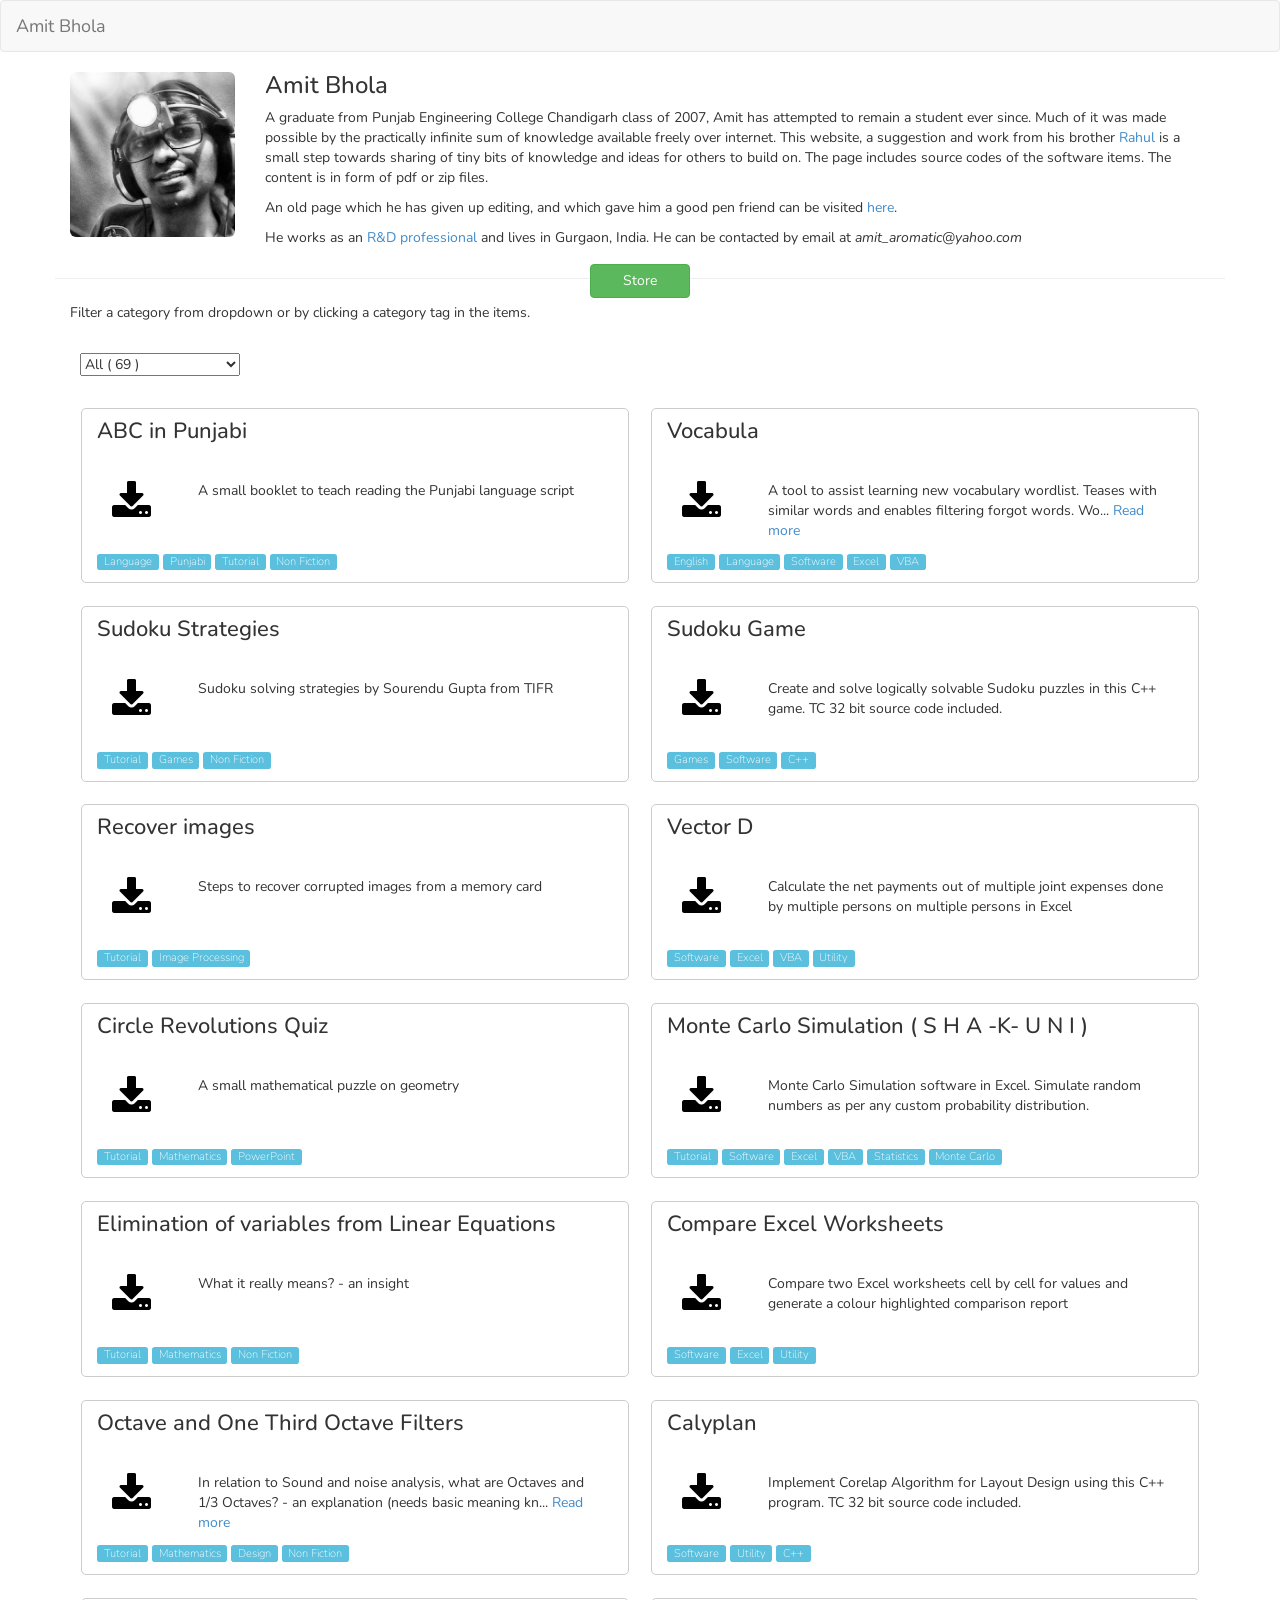
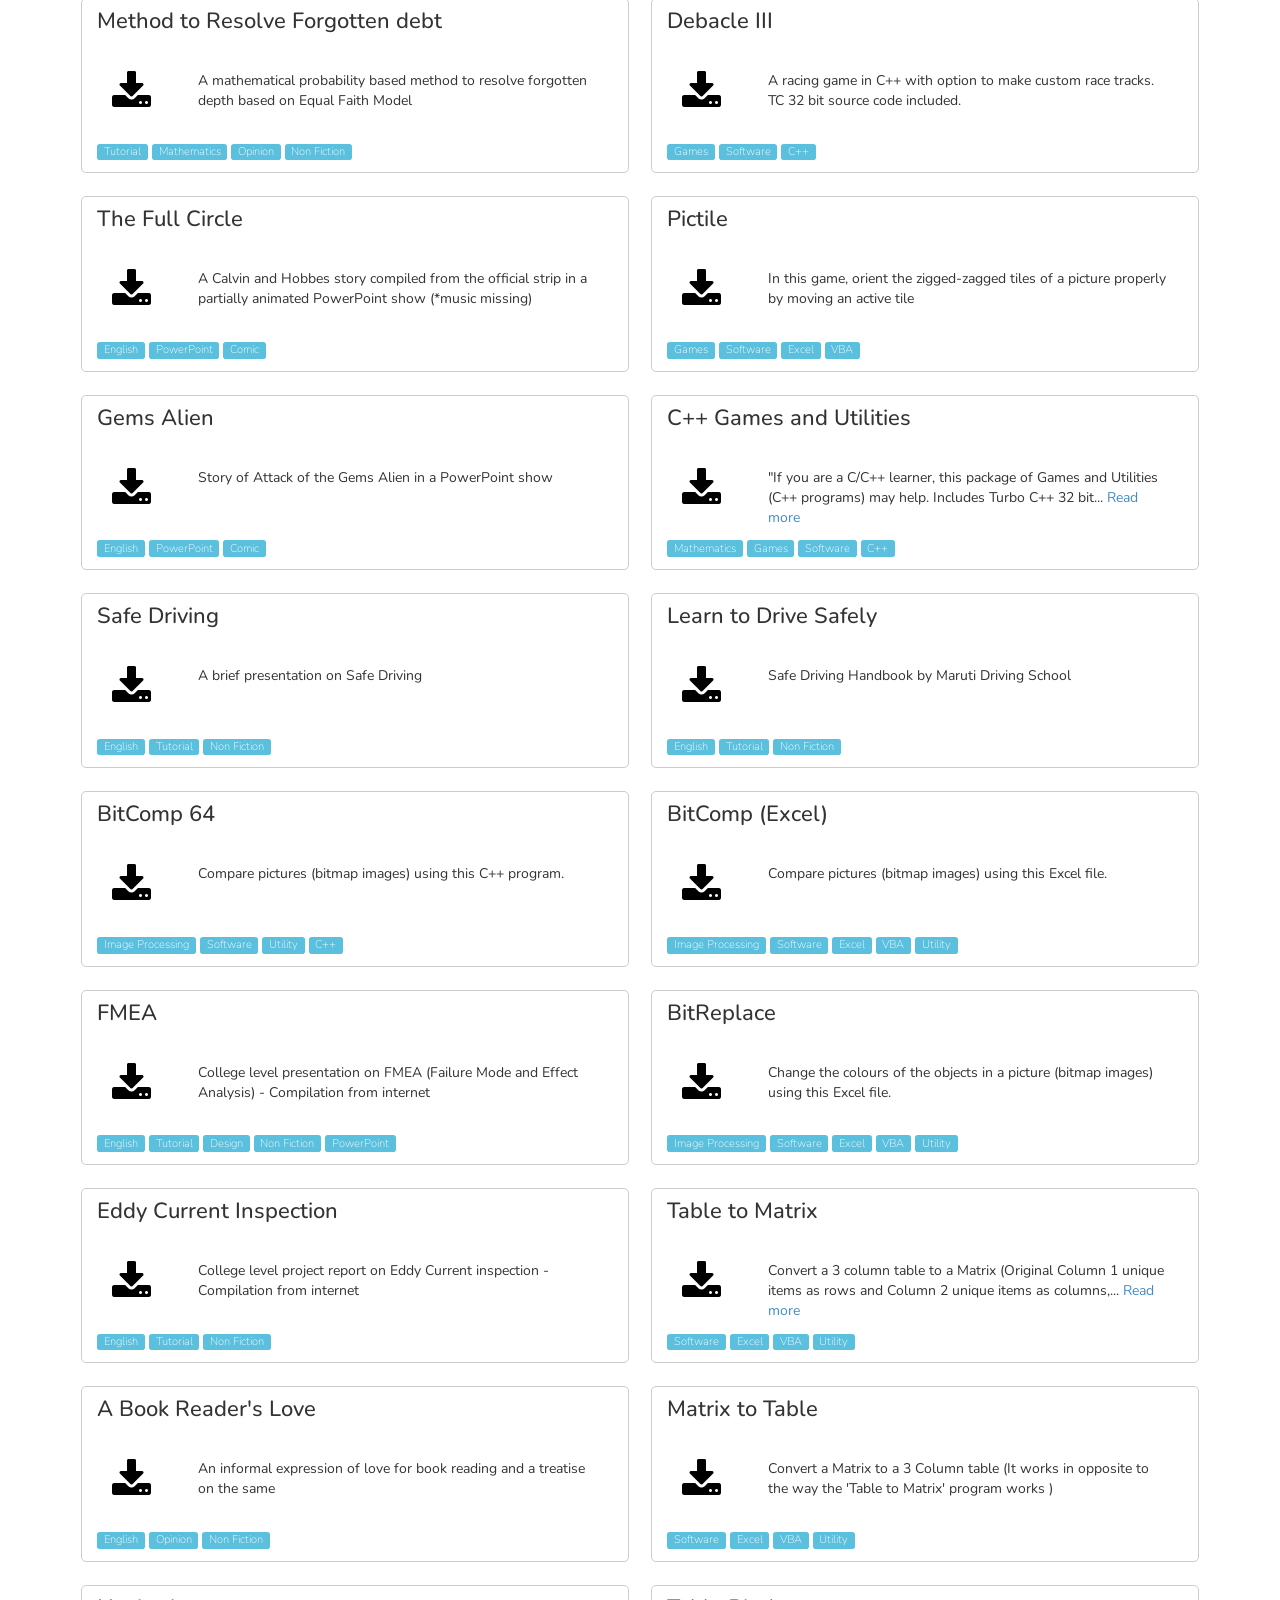
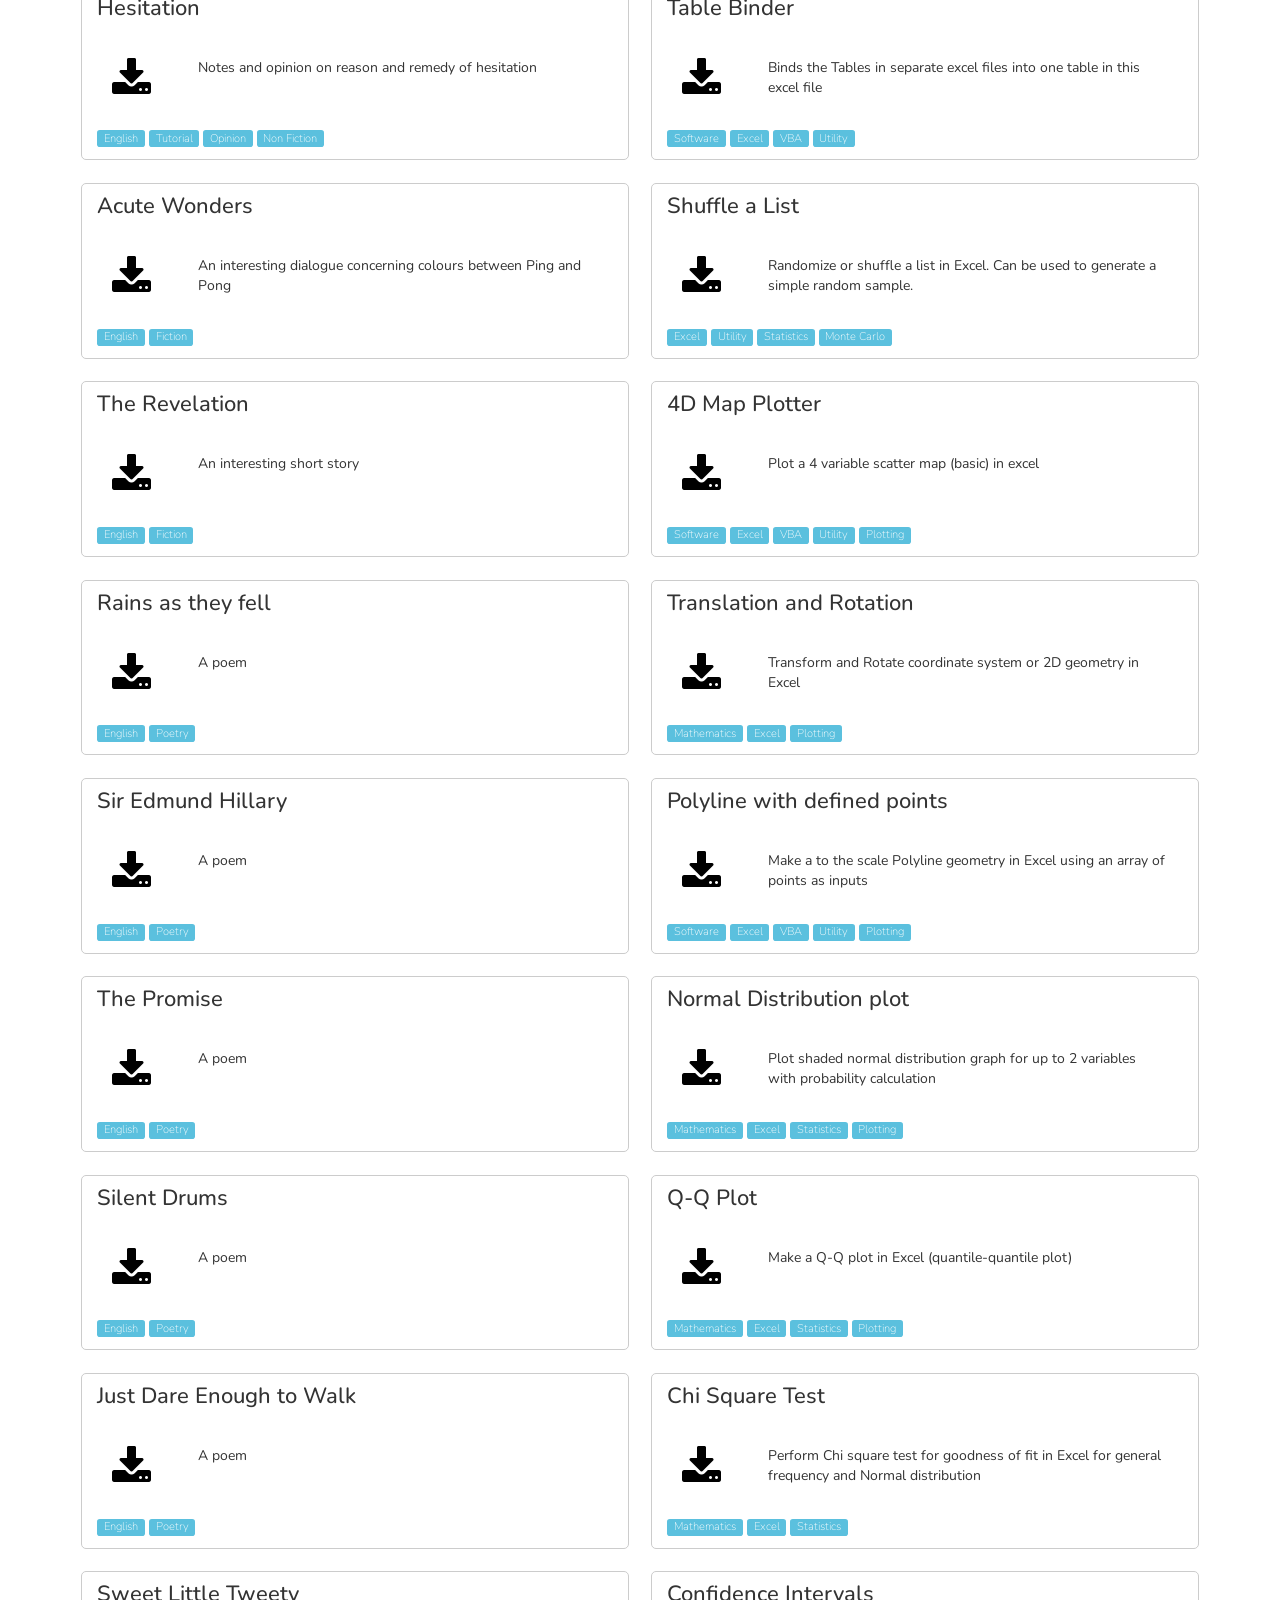
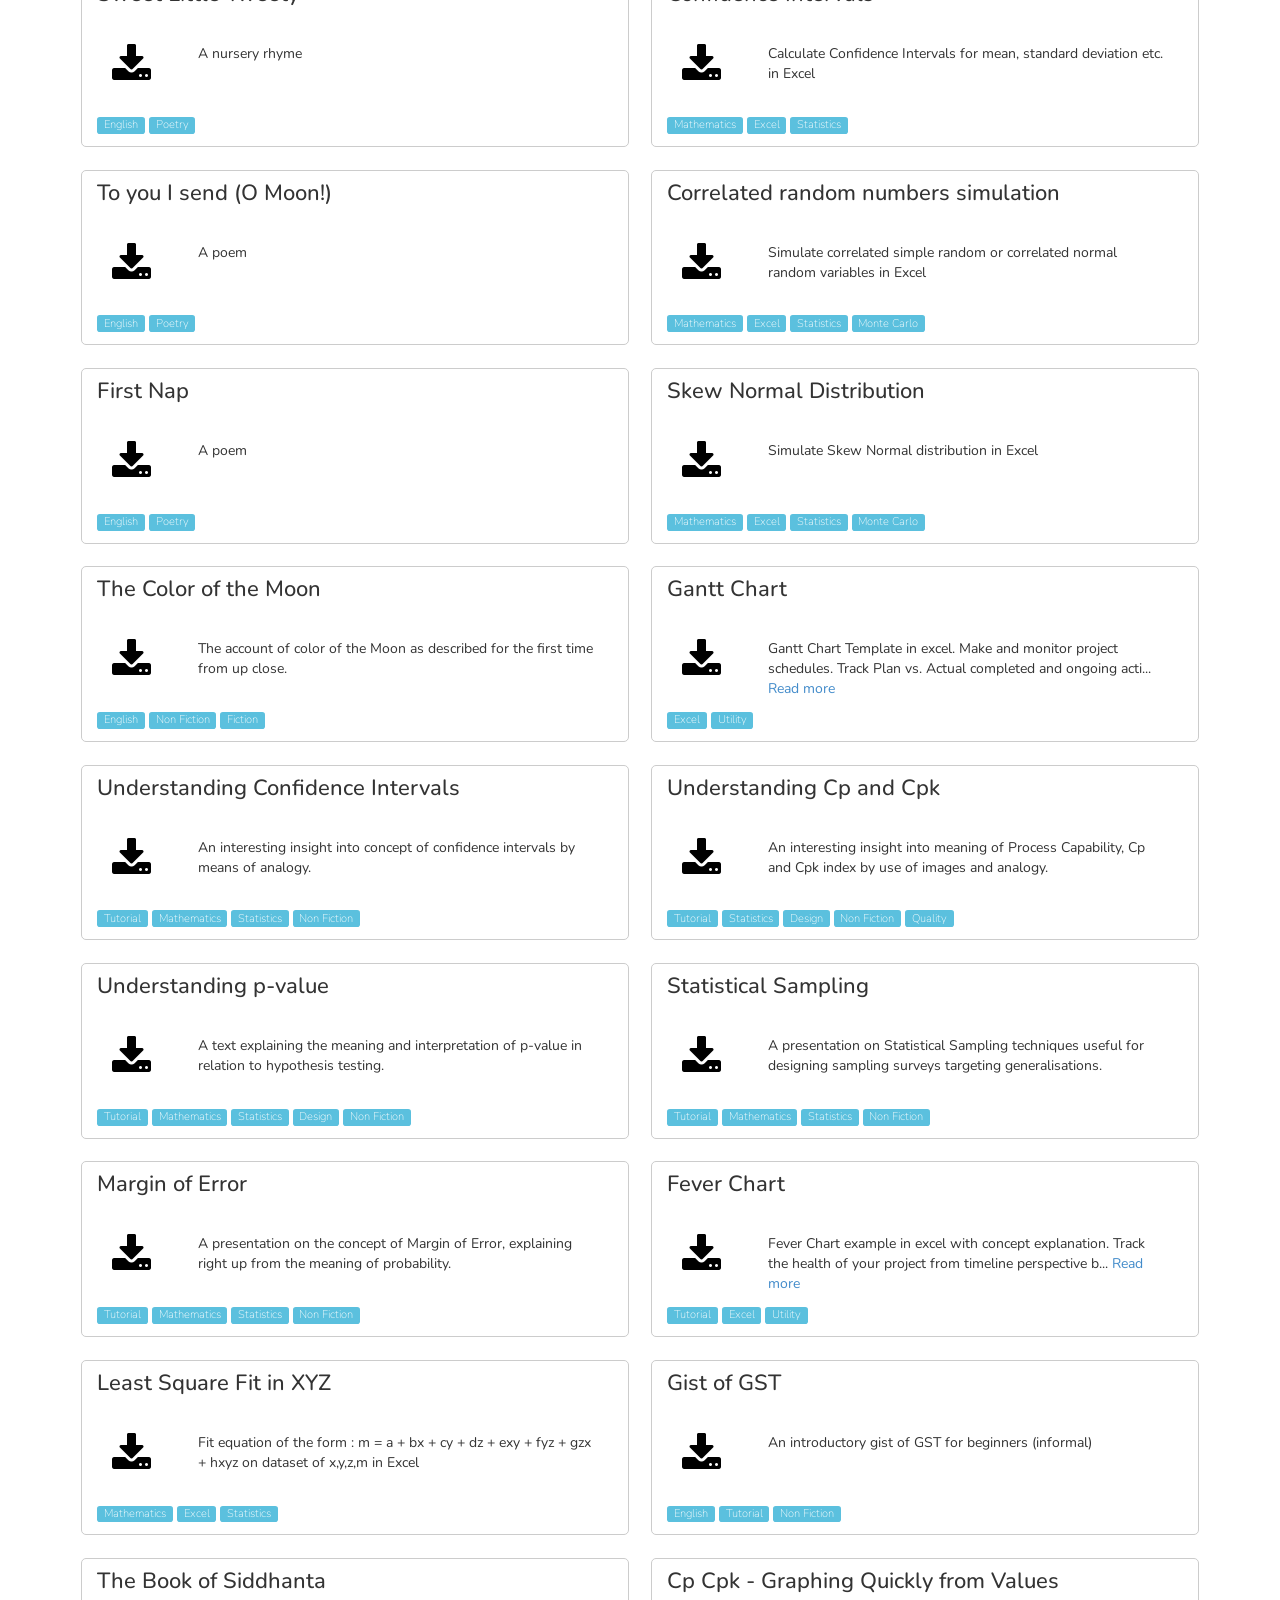
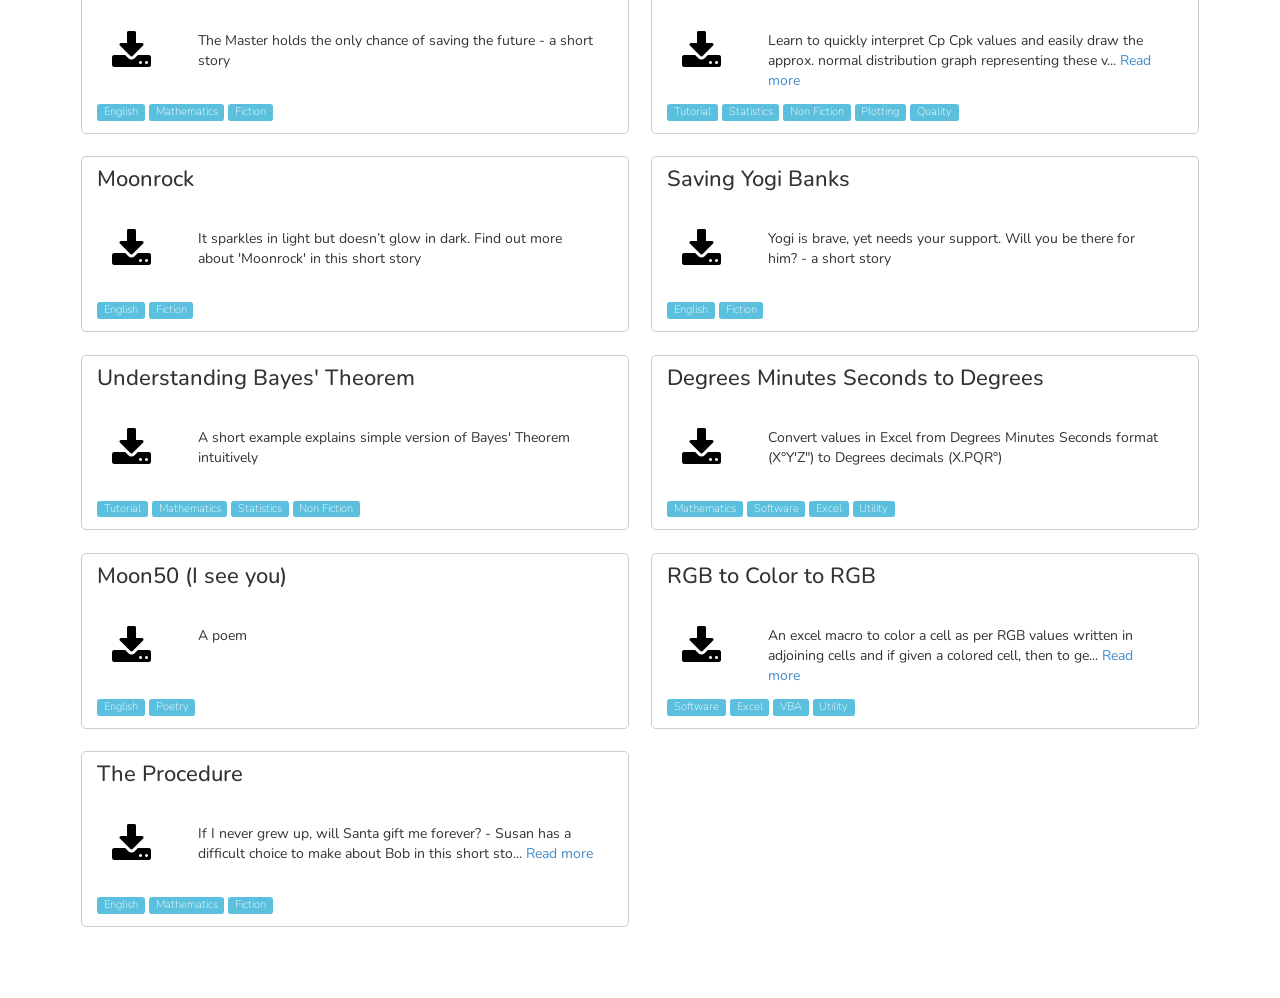
==== commit da599aa5: "Update index.html" ====
--- a/index.html
+++ b/index.html
@@ -99,8 +99,8 @@
 				<div class="col-md-12" style="margin-top: -40px;">
 					<span class="btn btn-success" style="margin:5px auto;width:100px;display: block;">Store</span>
 					<p>
-						<a target="_blank" href="https://github.com/amit-aromatic/">View on Github</a>
-						<br>
+<!-- 						<a target="_blank" href="https://github.com/amit-aromatic/">View on Github</a>
+						<br> -->
 						Filter a category from dropdown or by clicking a category tag in the items.
 					</p>
 				</div>
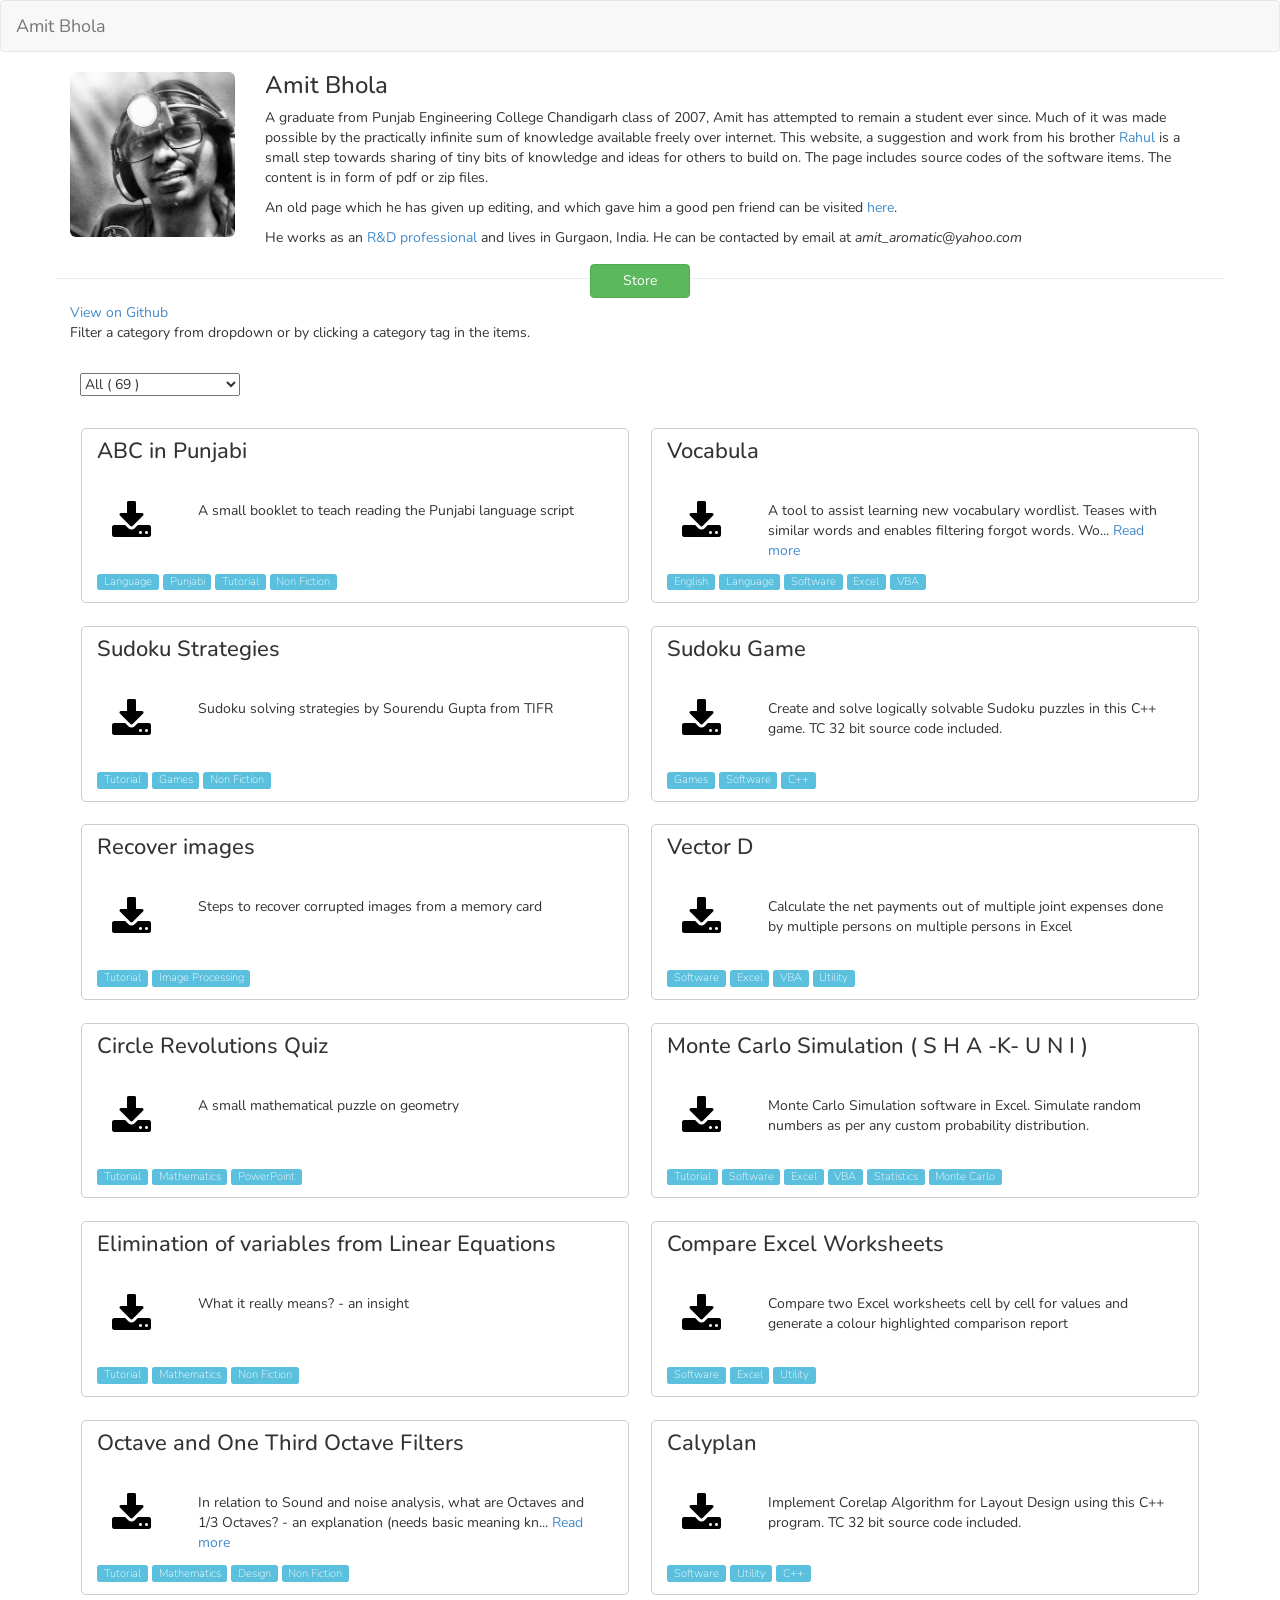
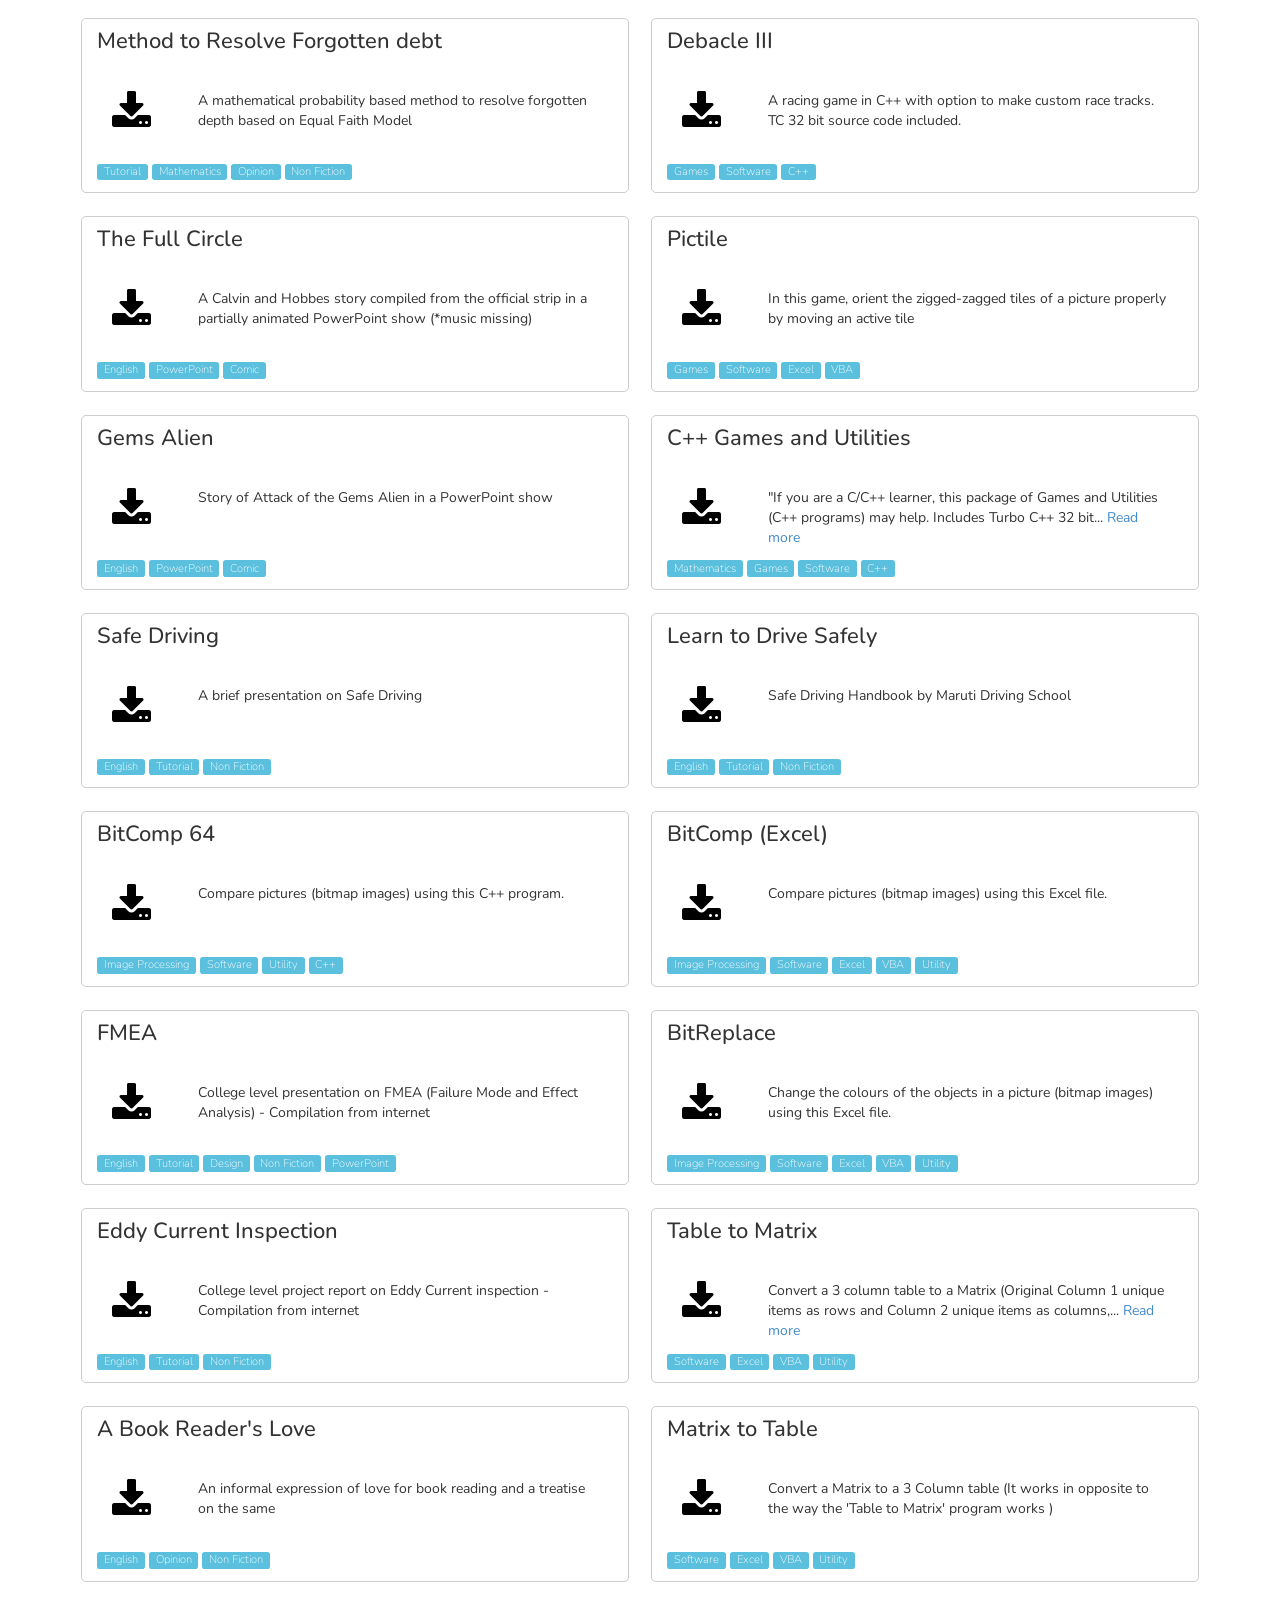
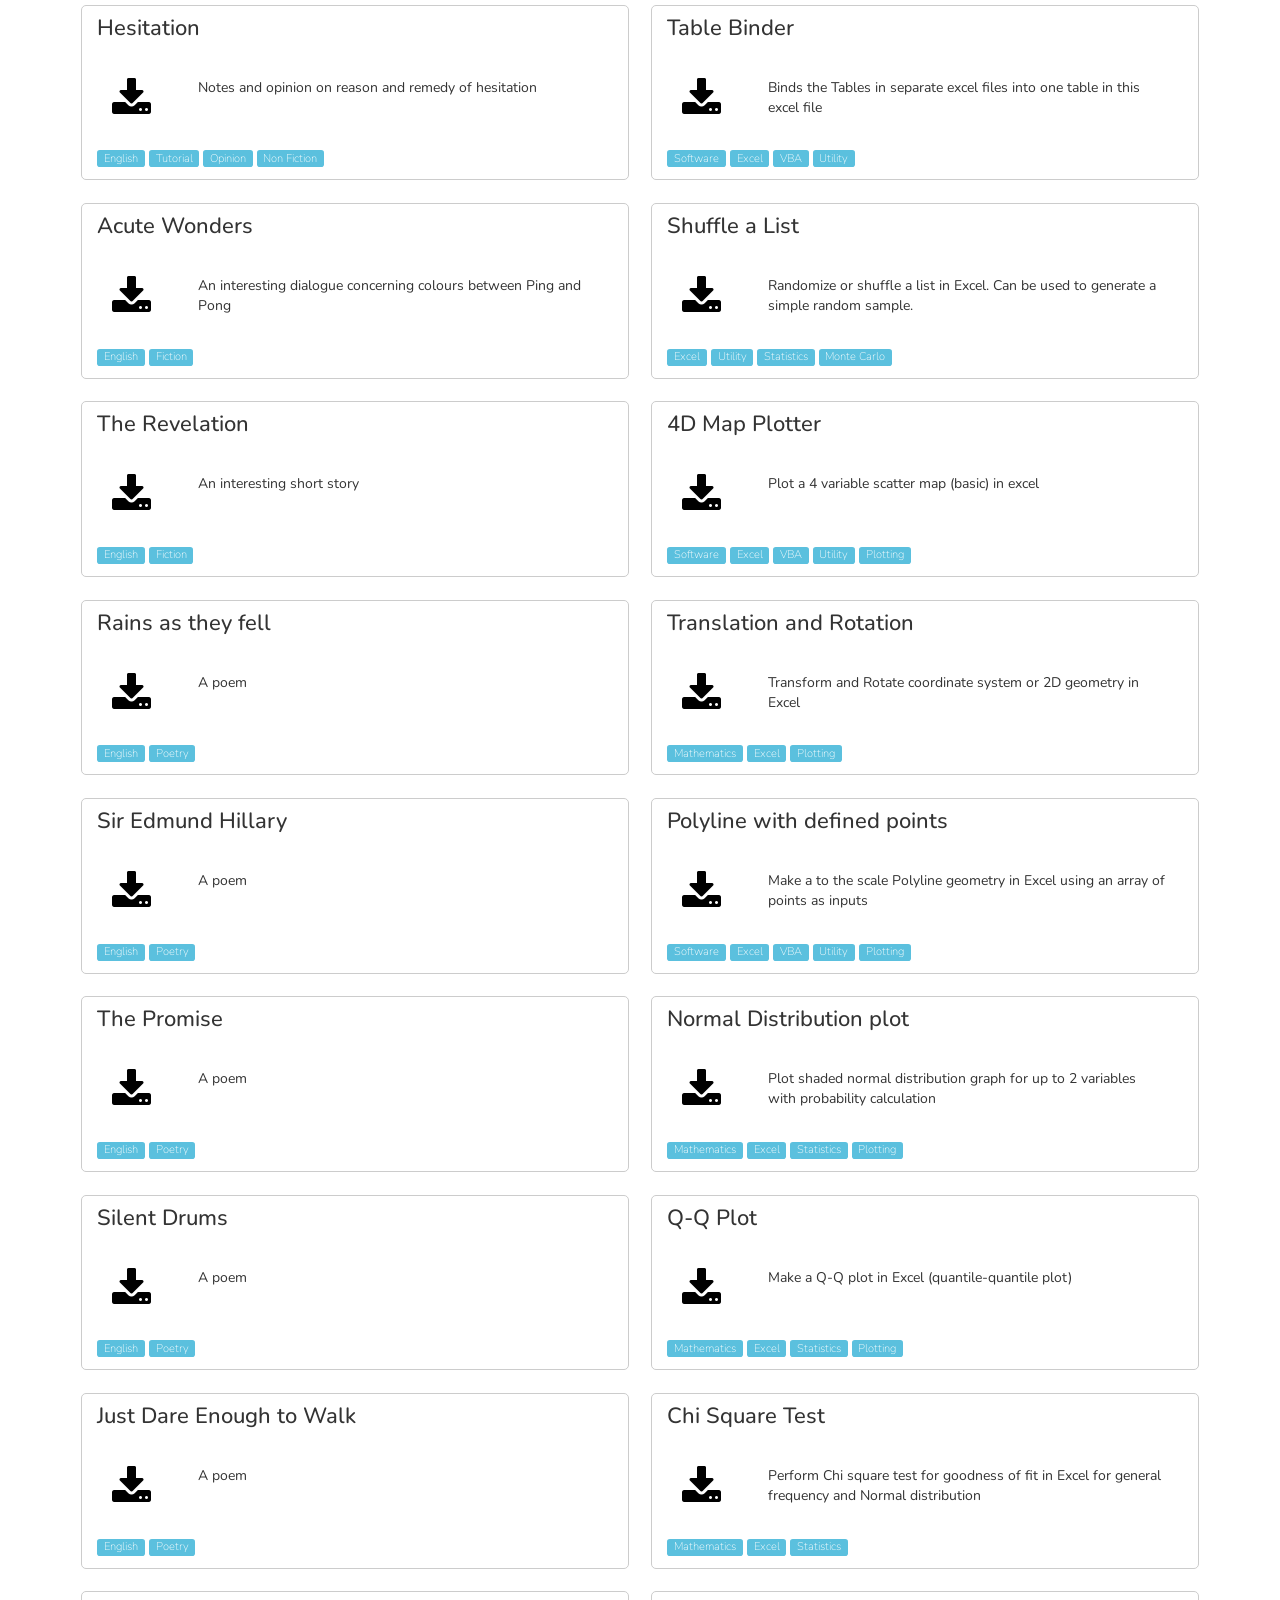
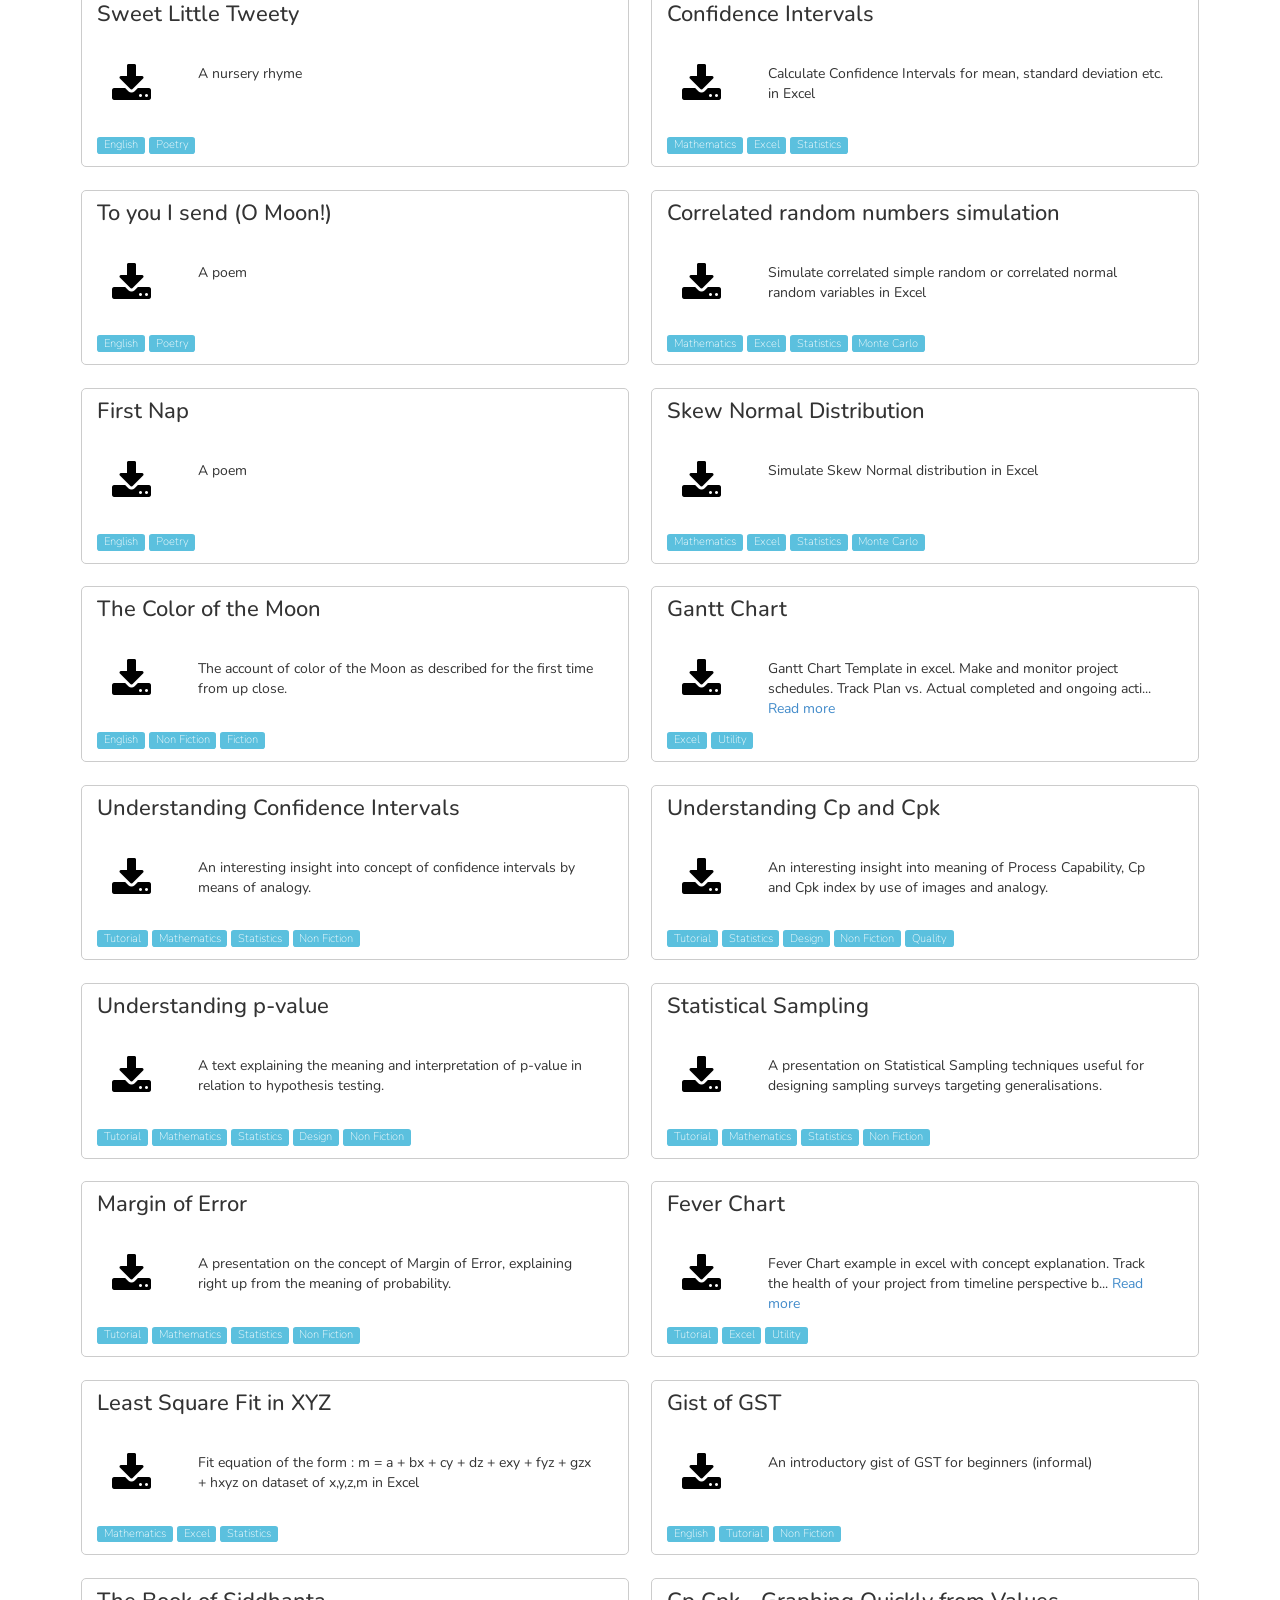
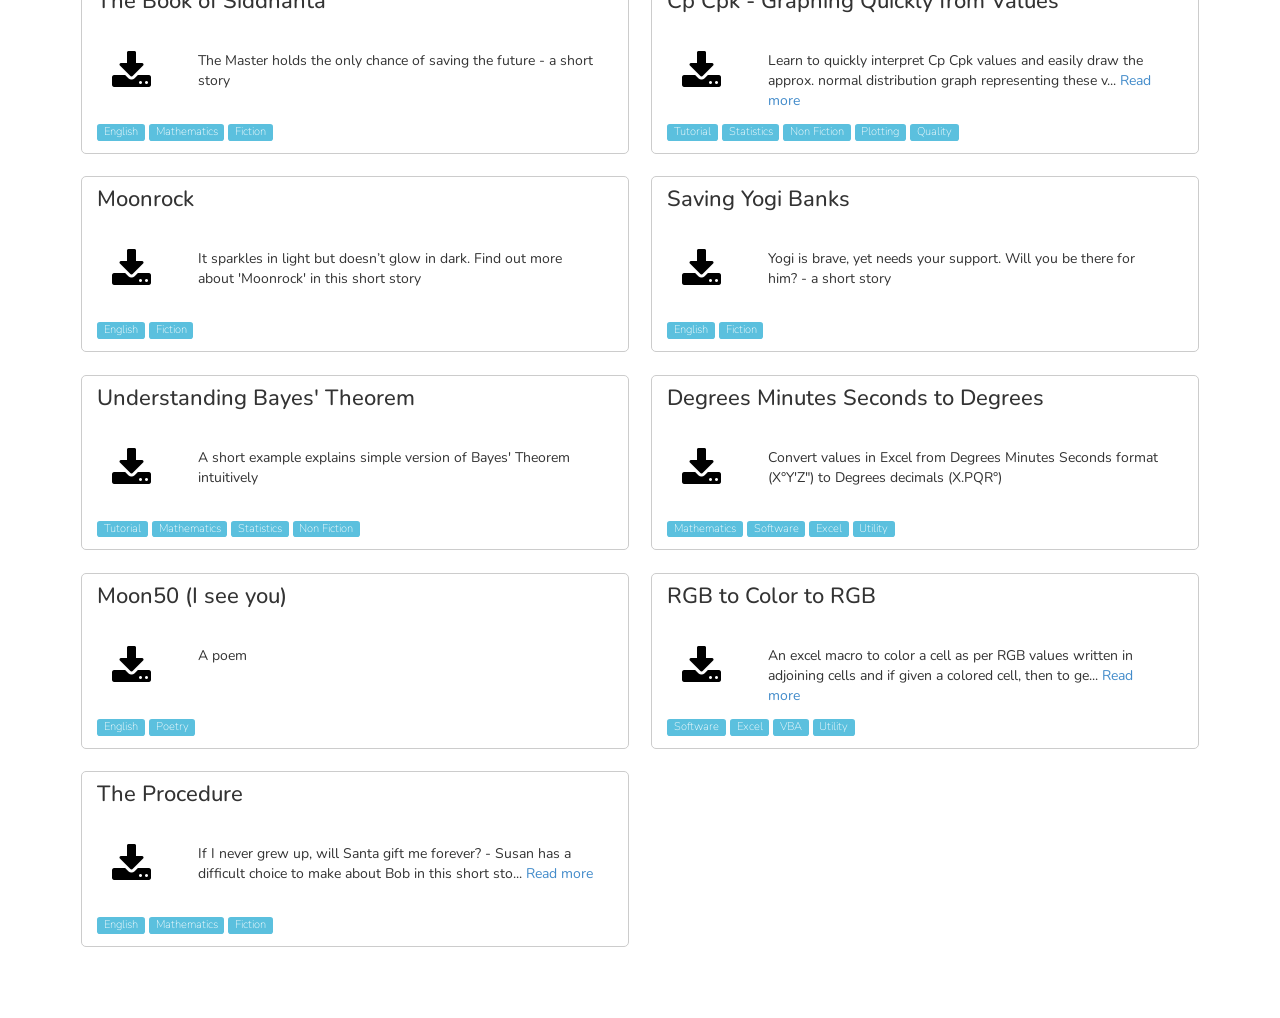
==== commit 005cb051: "perm update" ====
--- a/index.html
+++ b/index.html
@@ -99,8 +99,8 @@
 				<div class="col-md-12" style="margin-top: -40px;">
 					<span class="btn btn-success" style="margin:5px auto;width:100px;display: block;">Store</span>
 					<p>
-<!-- 						<a target="_blank" href="https://github.com/amit-aromatic/">View on Github</a>
-						<br> -->
+						<a target="_blank" href="https://github.com/amit-aromatic/">View on Github</a>
+						<br>
 						Filter a category from dropdown or by clicking a category tag in the items.
 					</p>
 				</div>
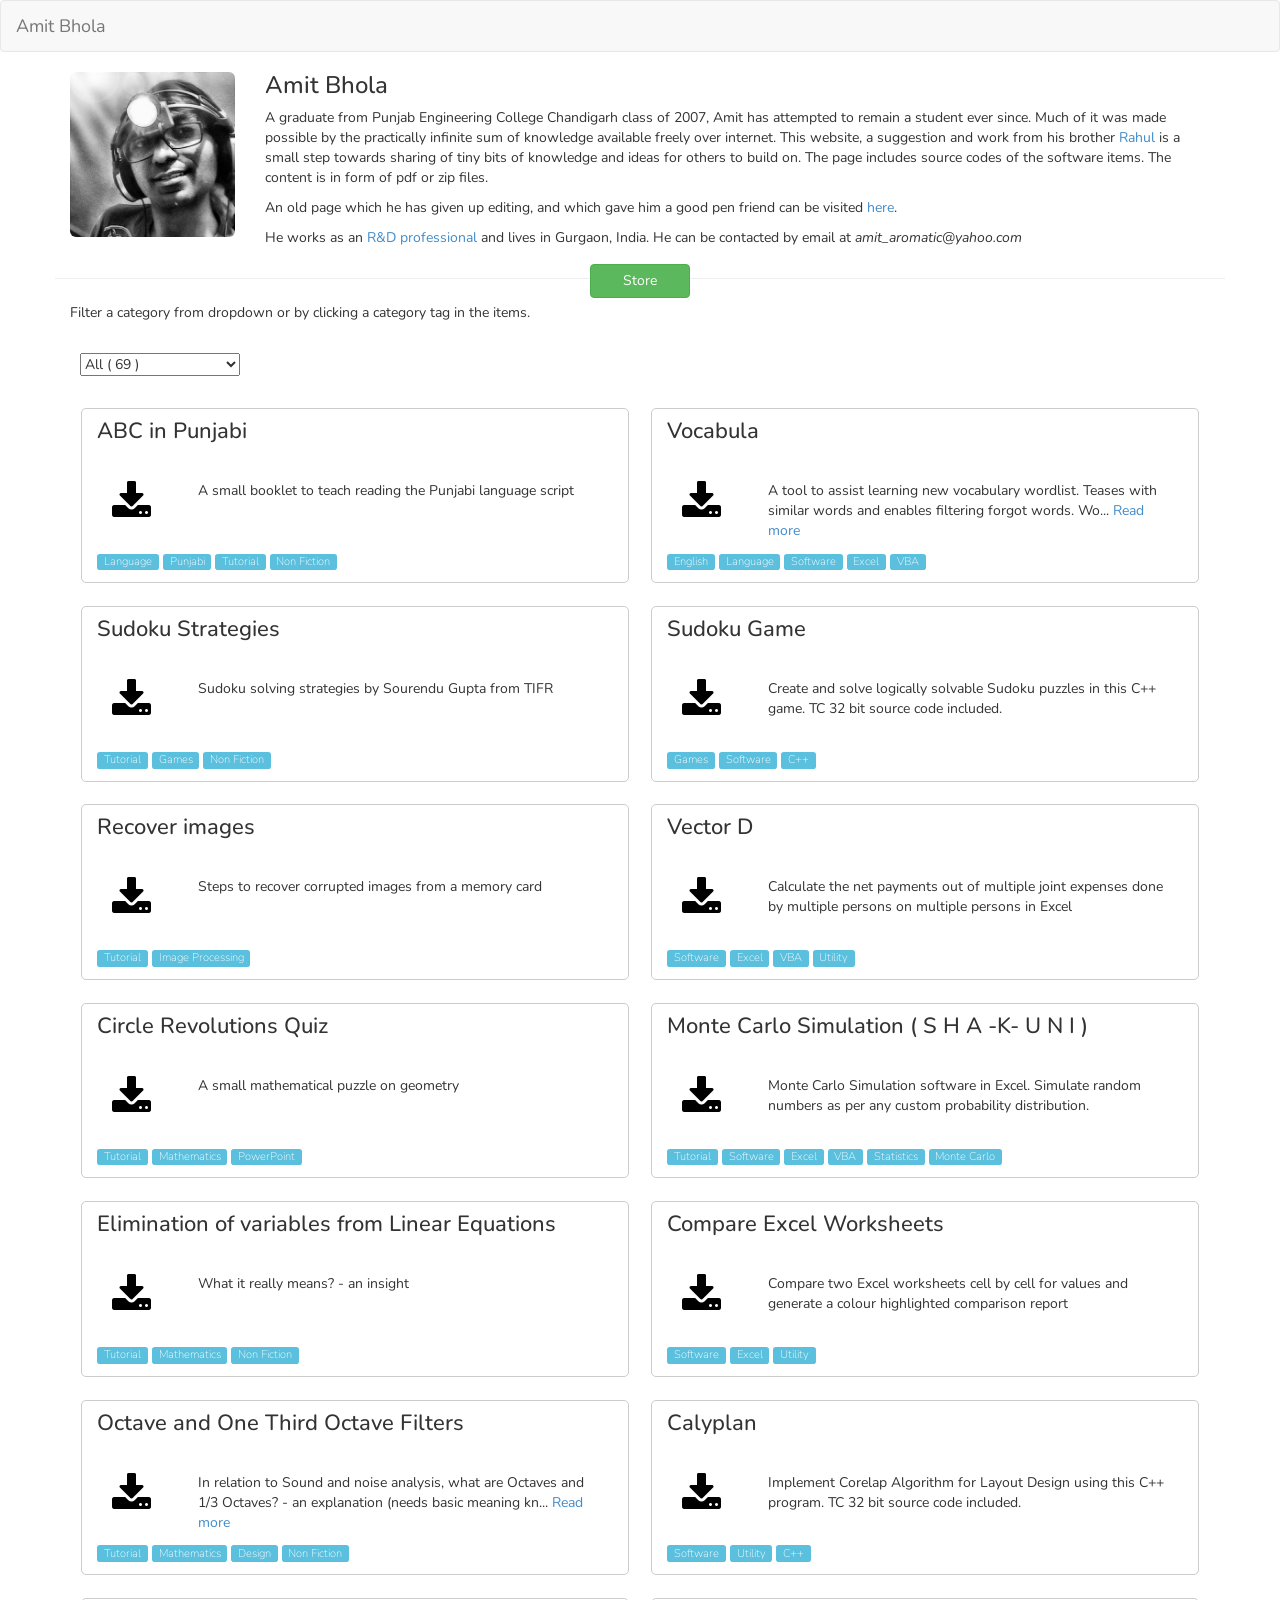
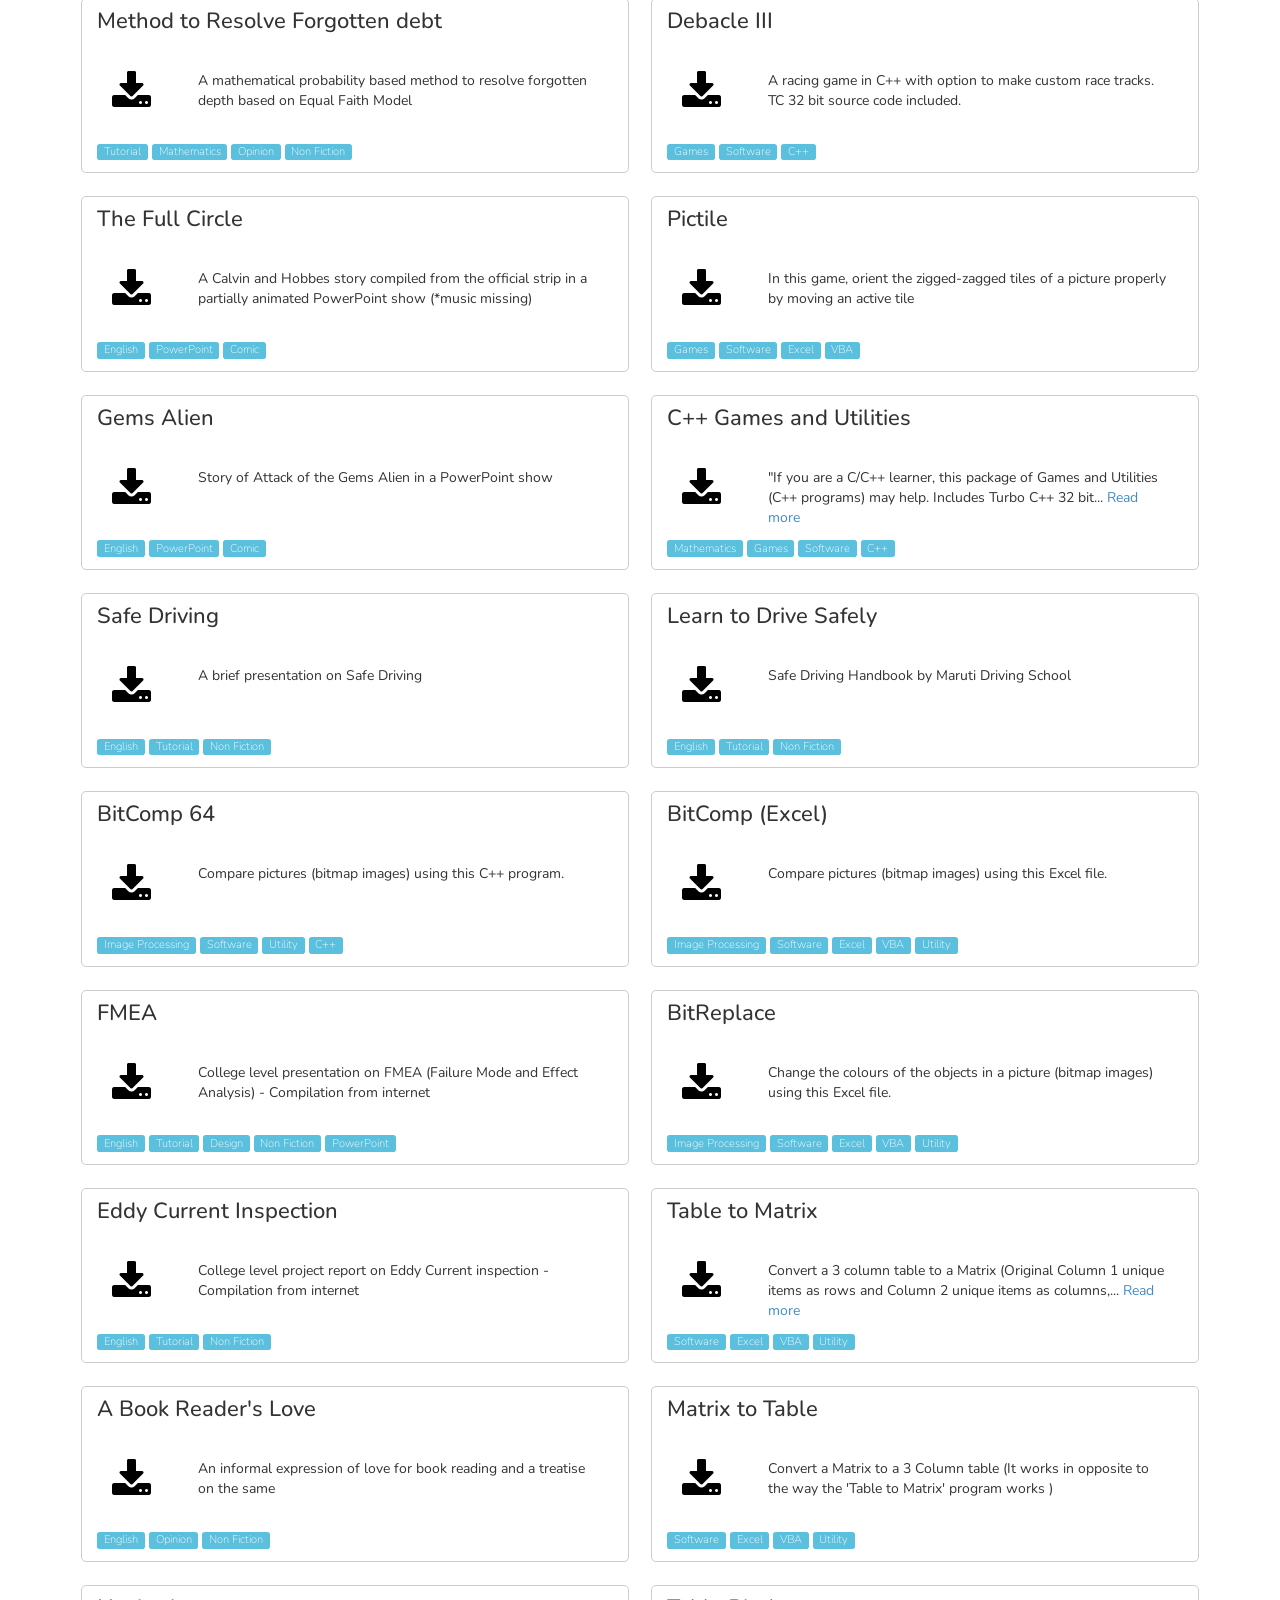
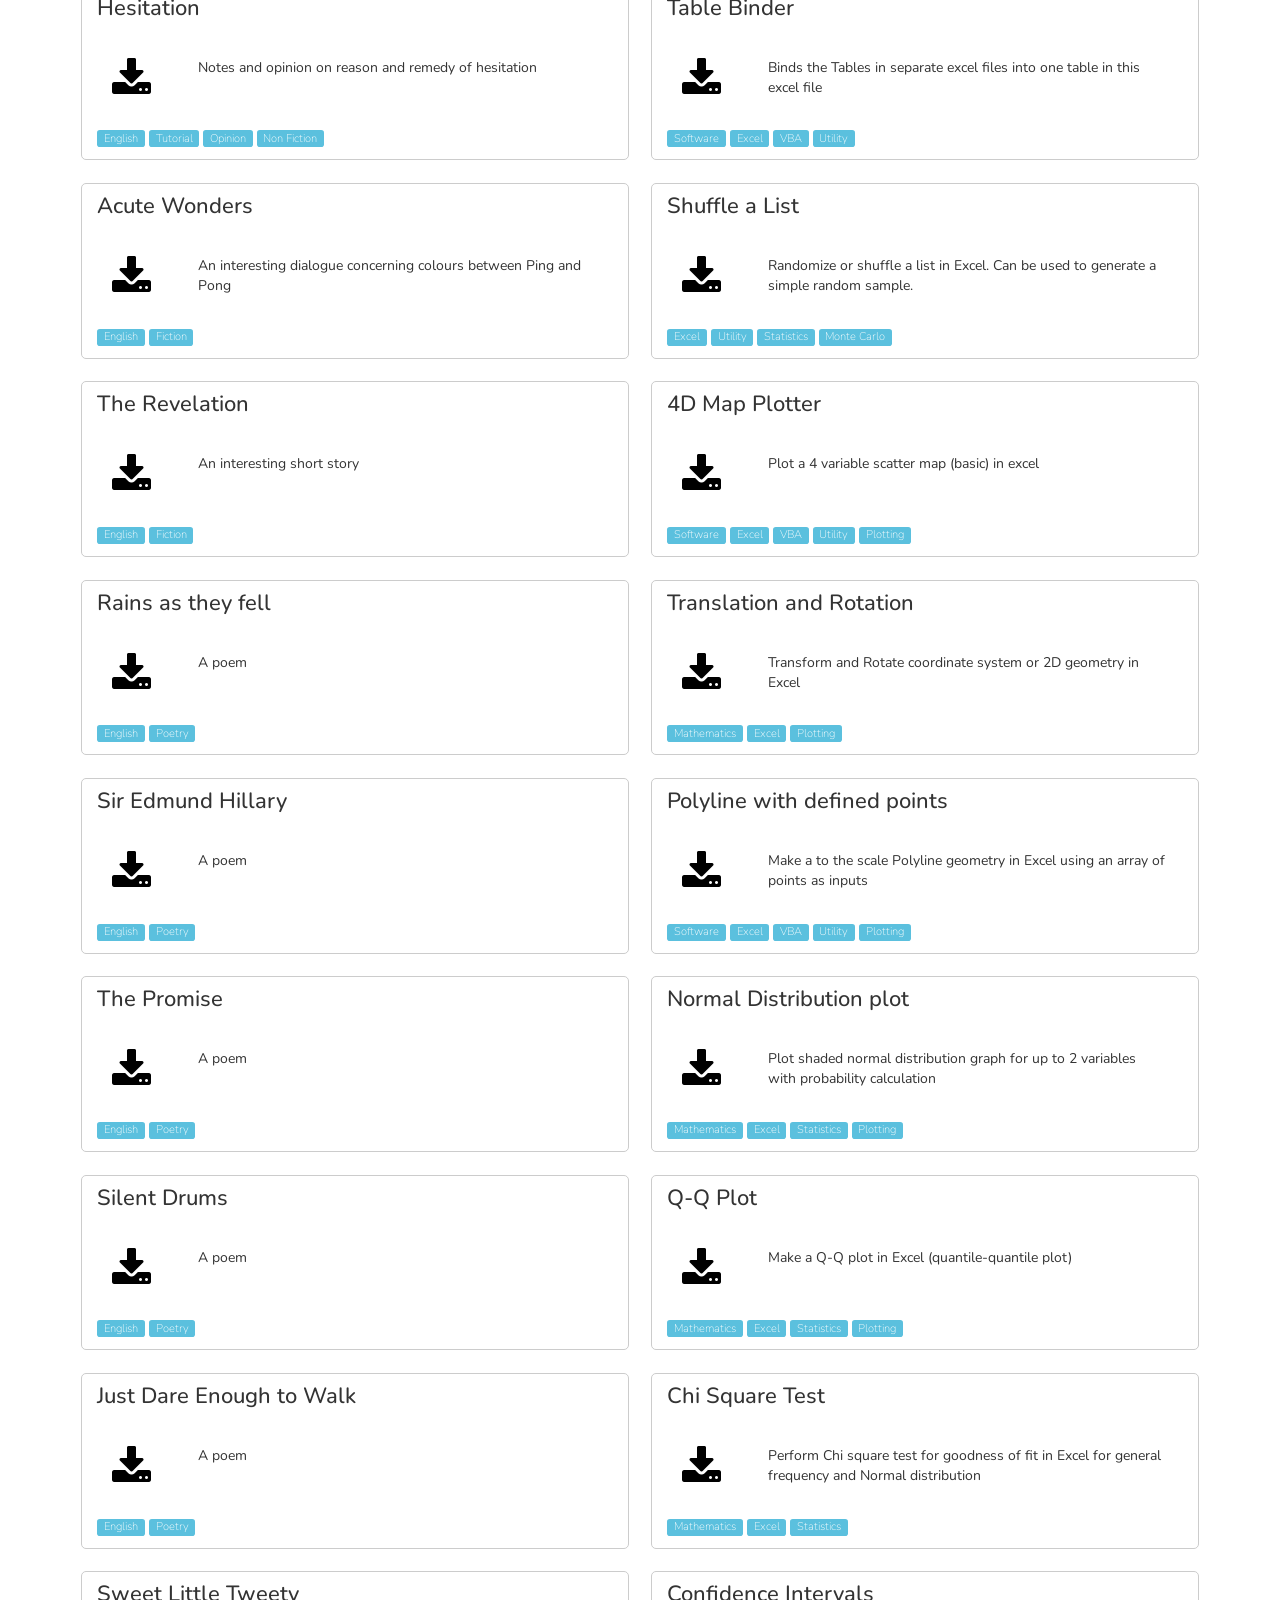
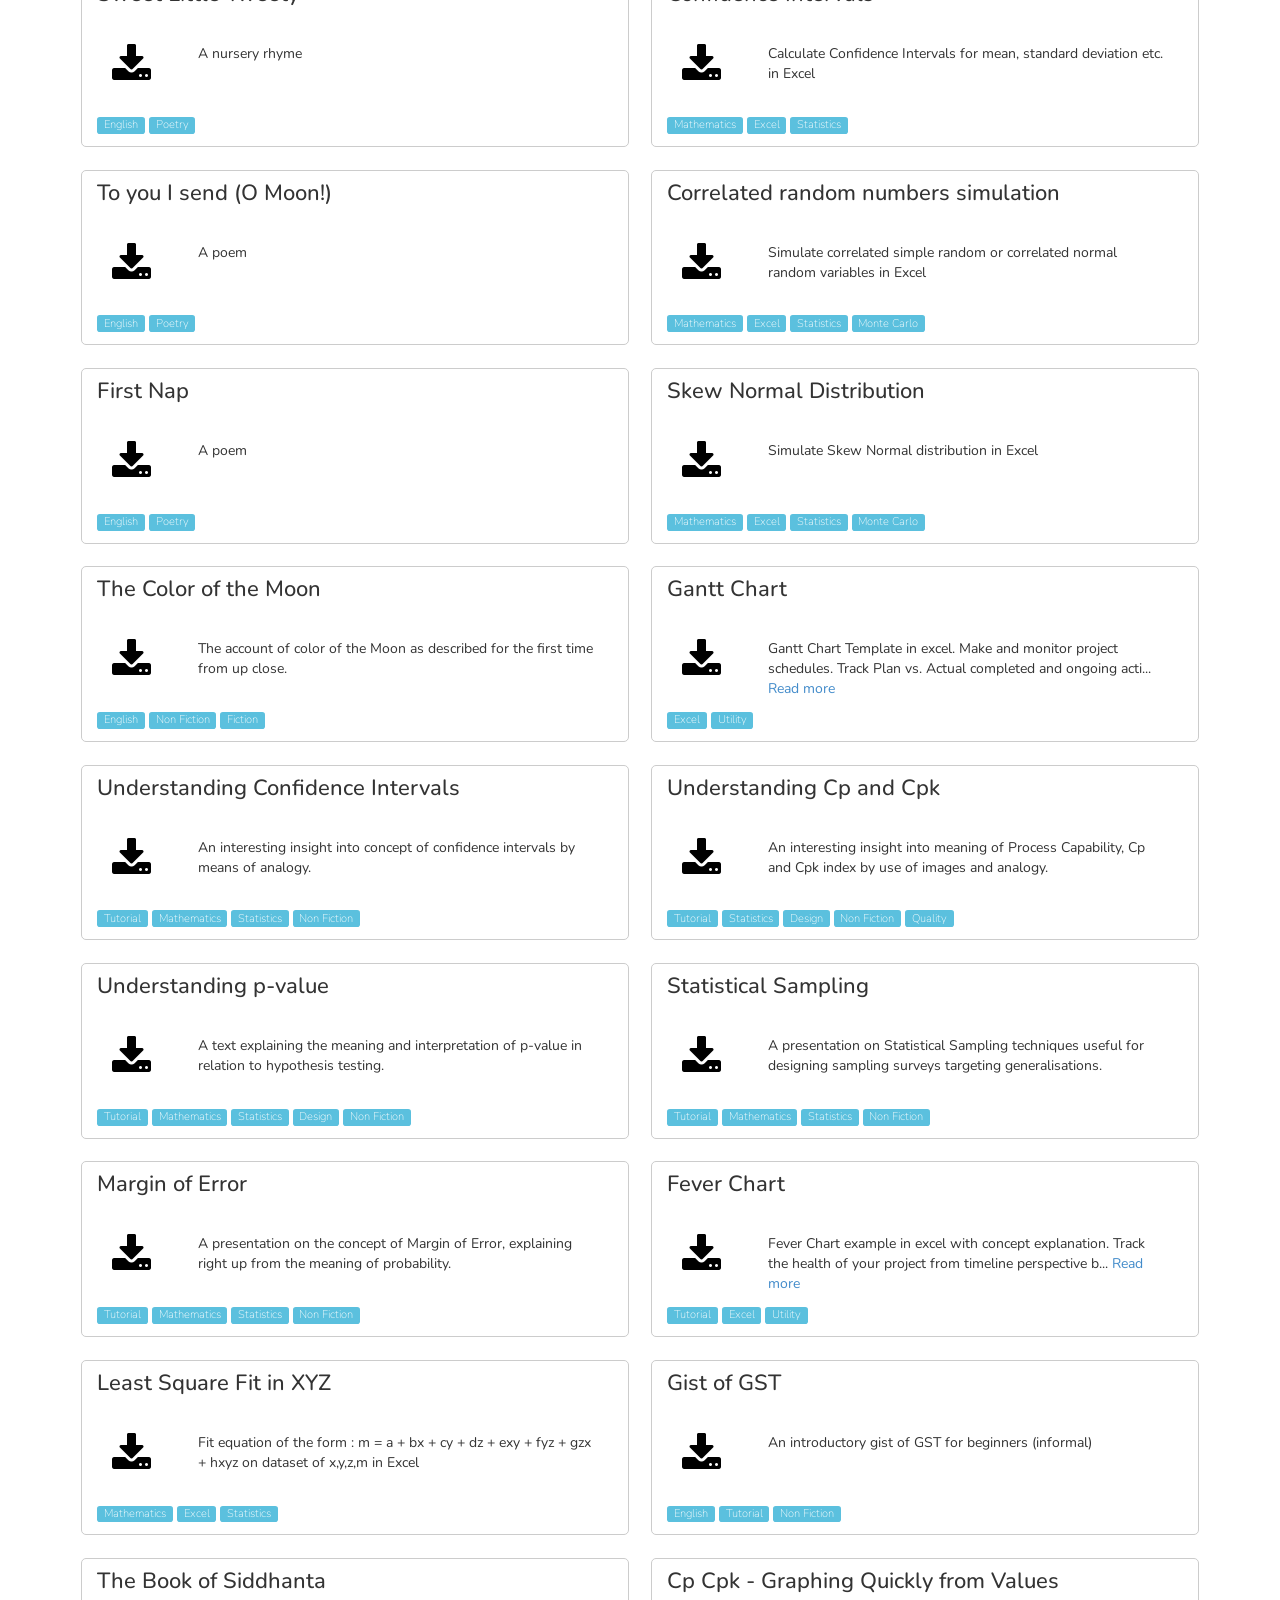
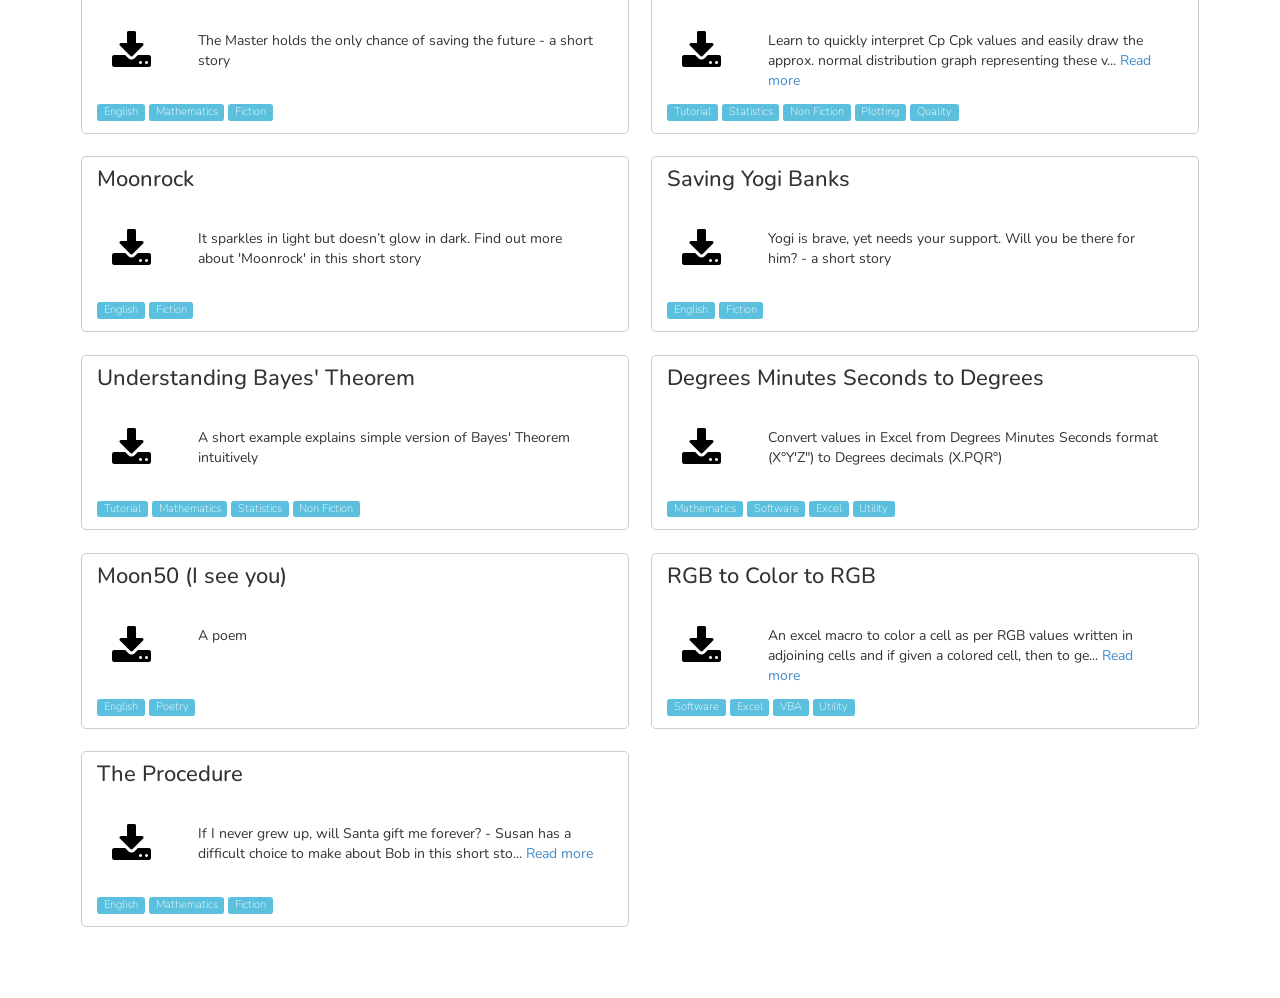
==== commit cd038b58: "Merge branch 'master' of https://github.com/amit-aromatic/amitbhola-in" ====
--- a/index.html
+++ b/index.html
@@ -99,8 +99,8 @@
 				<div class="col-md-12" style="margin-top: -40px;">
 					<span class="btn btn-success" style="margin:5px auto;width:100px;display: block;">Store</span>
 					<p>
-						<a target="_blank" href="https://github.com/amit-aromatic/">View on Github</a>
-						<br>
+<!-- 						<a target="_blank" href="https://github.com/amit-aromatic/">View on Github</a>
+						<br> -->
 						Filter a category from dropdown or by clicking a category tag in the items.
 					</p>
 				</div>
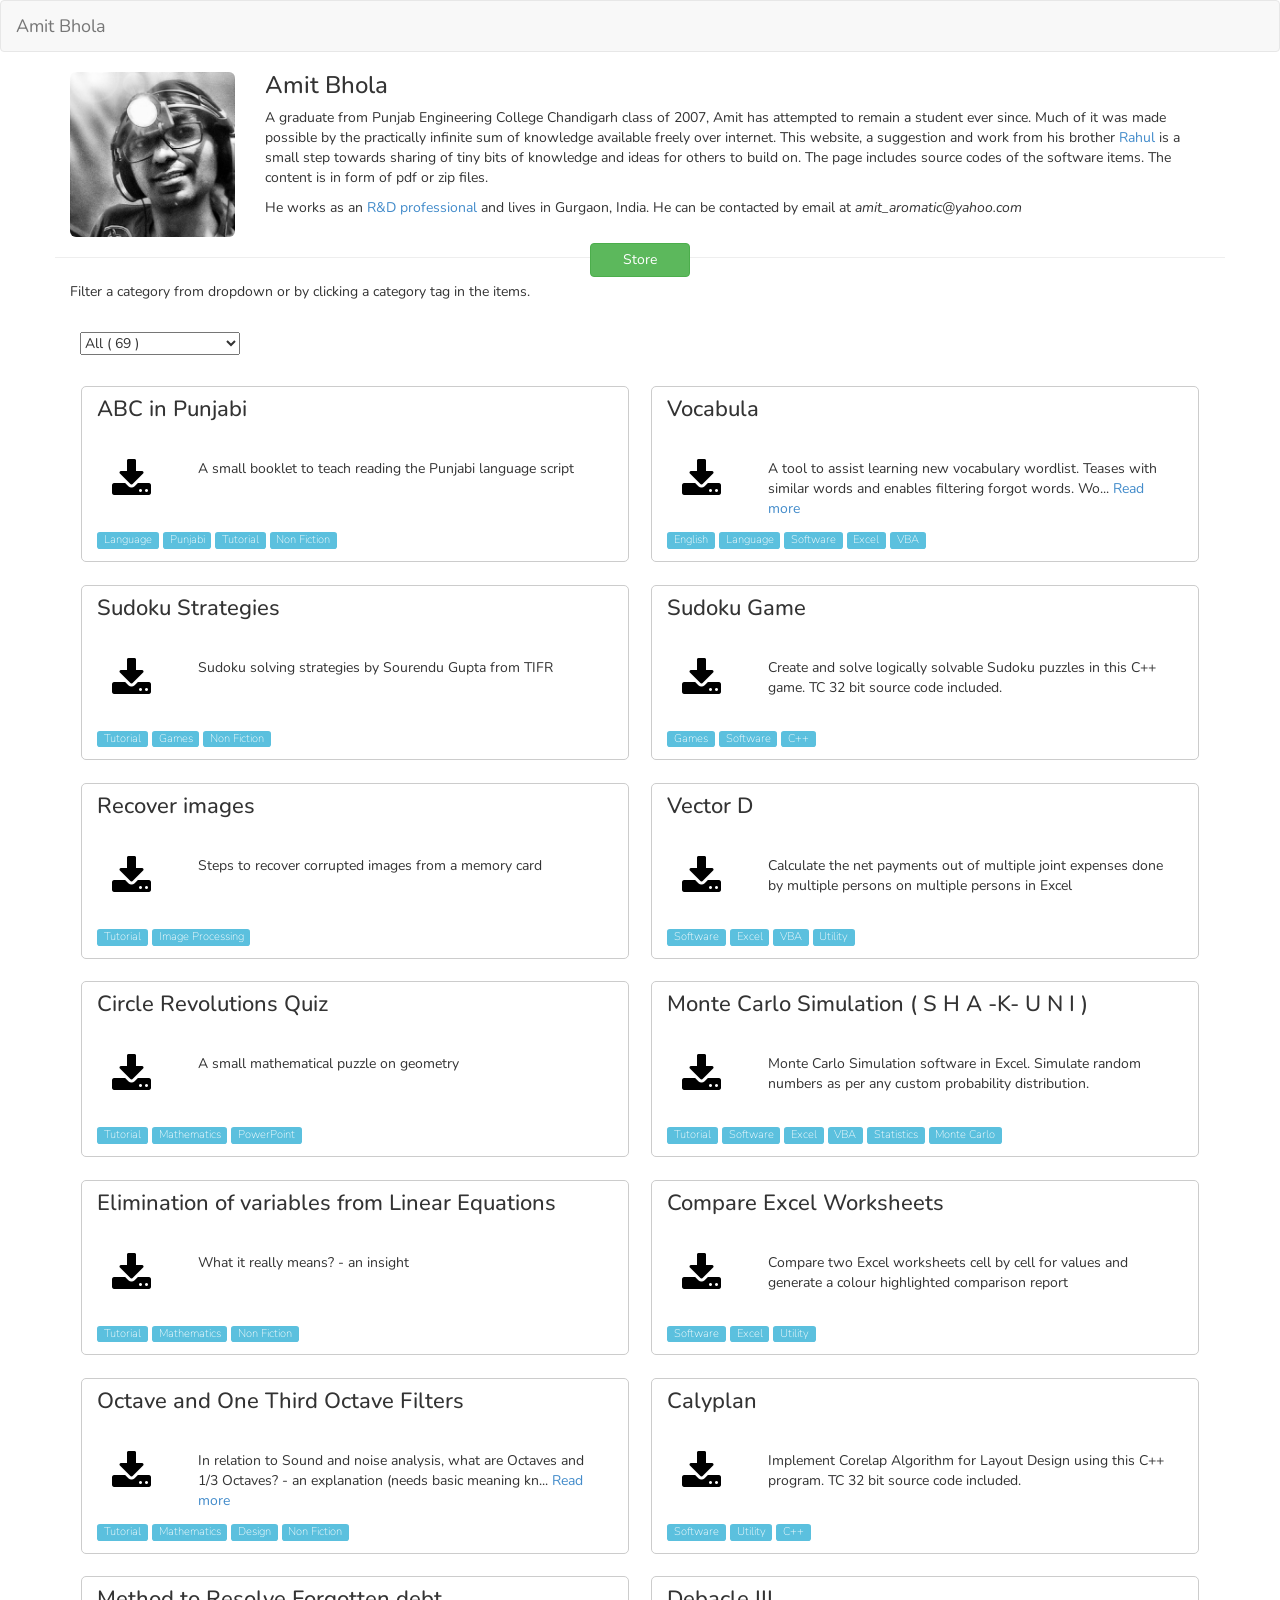
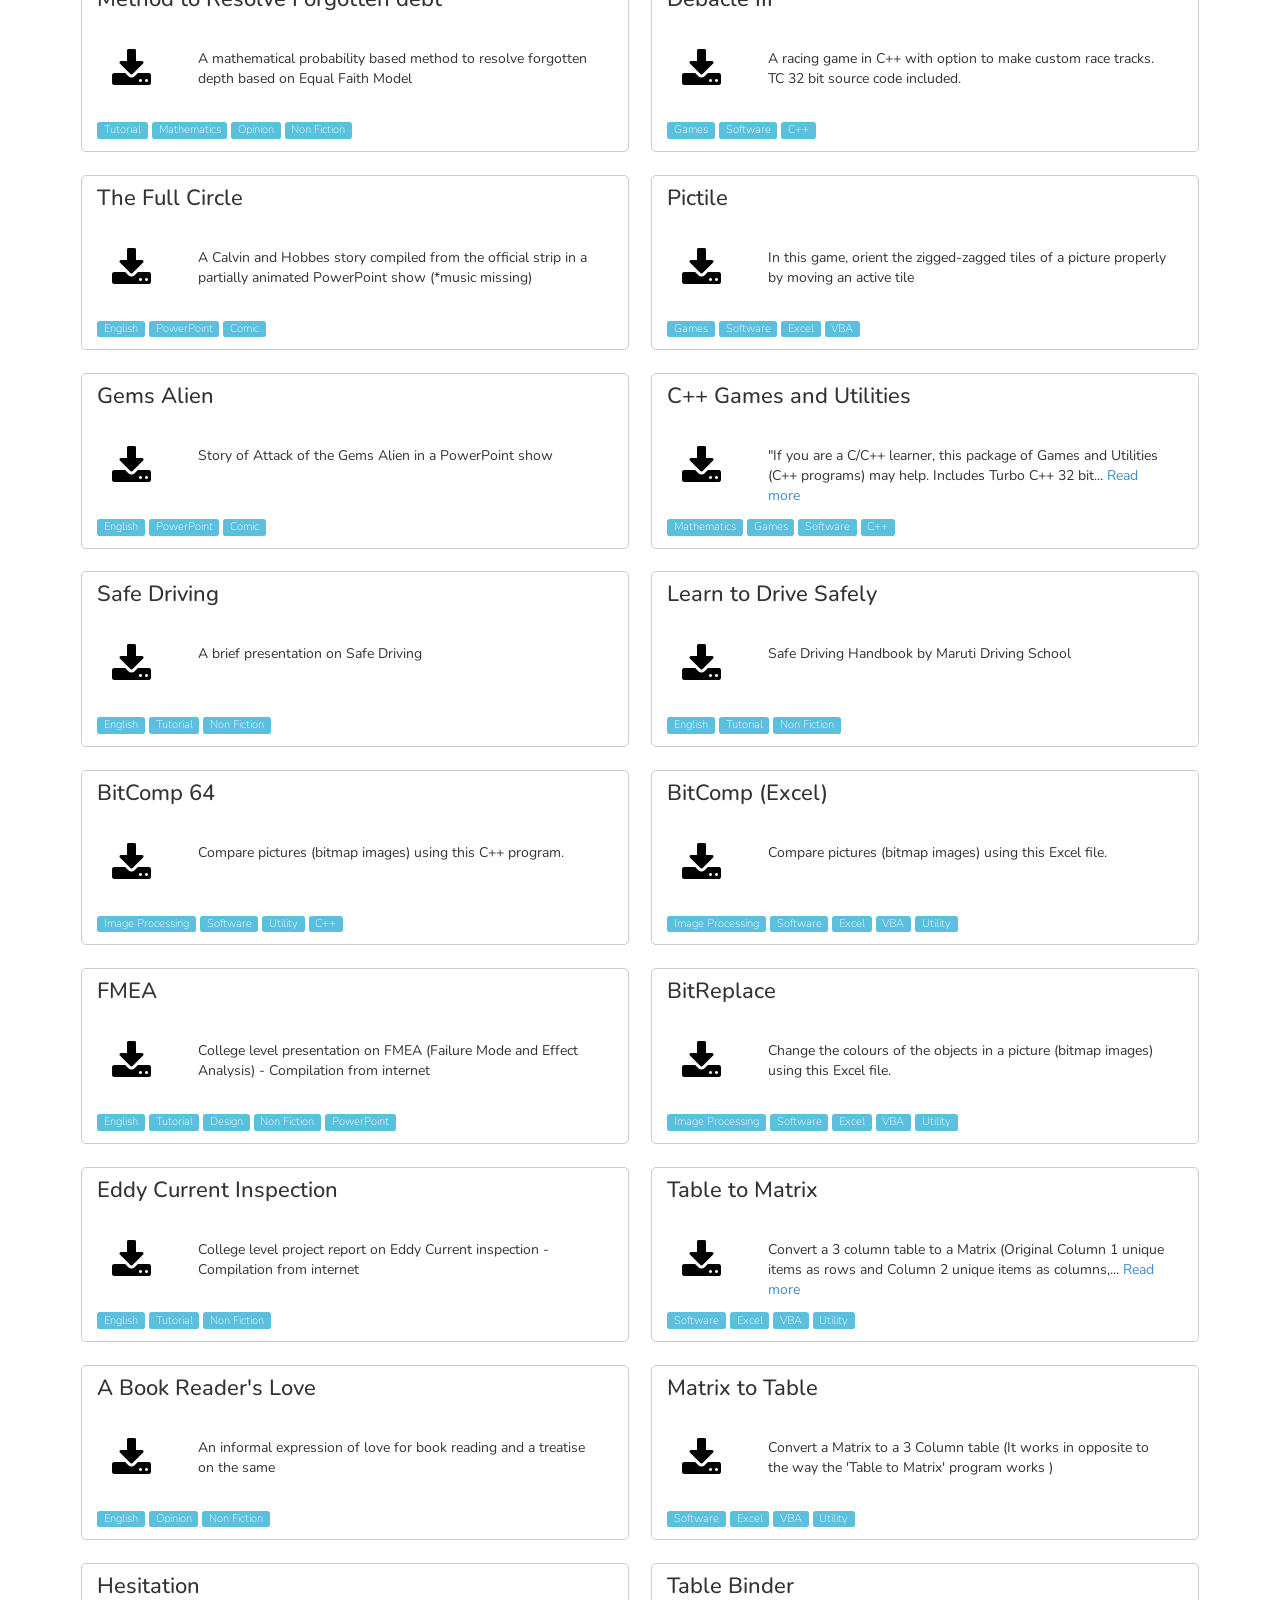
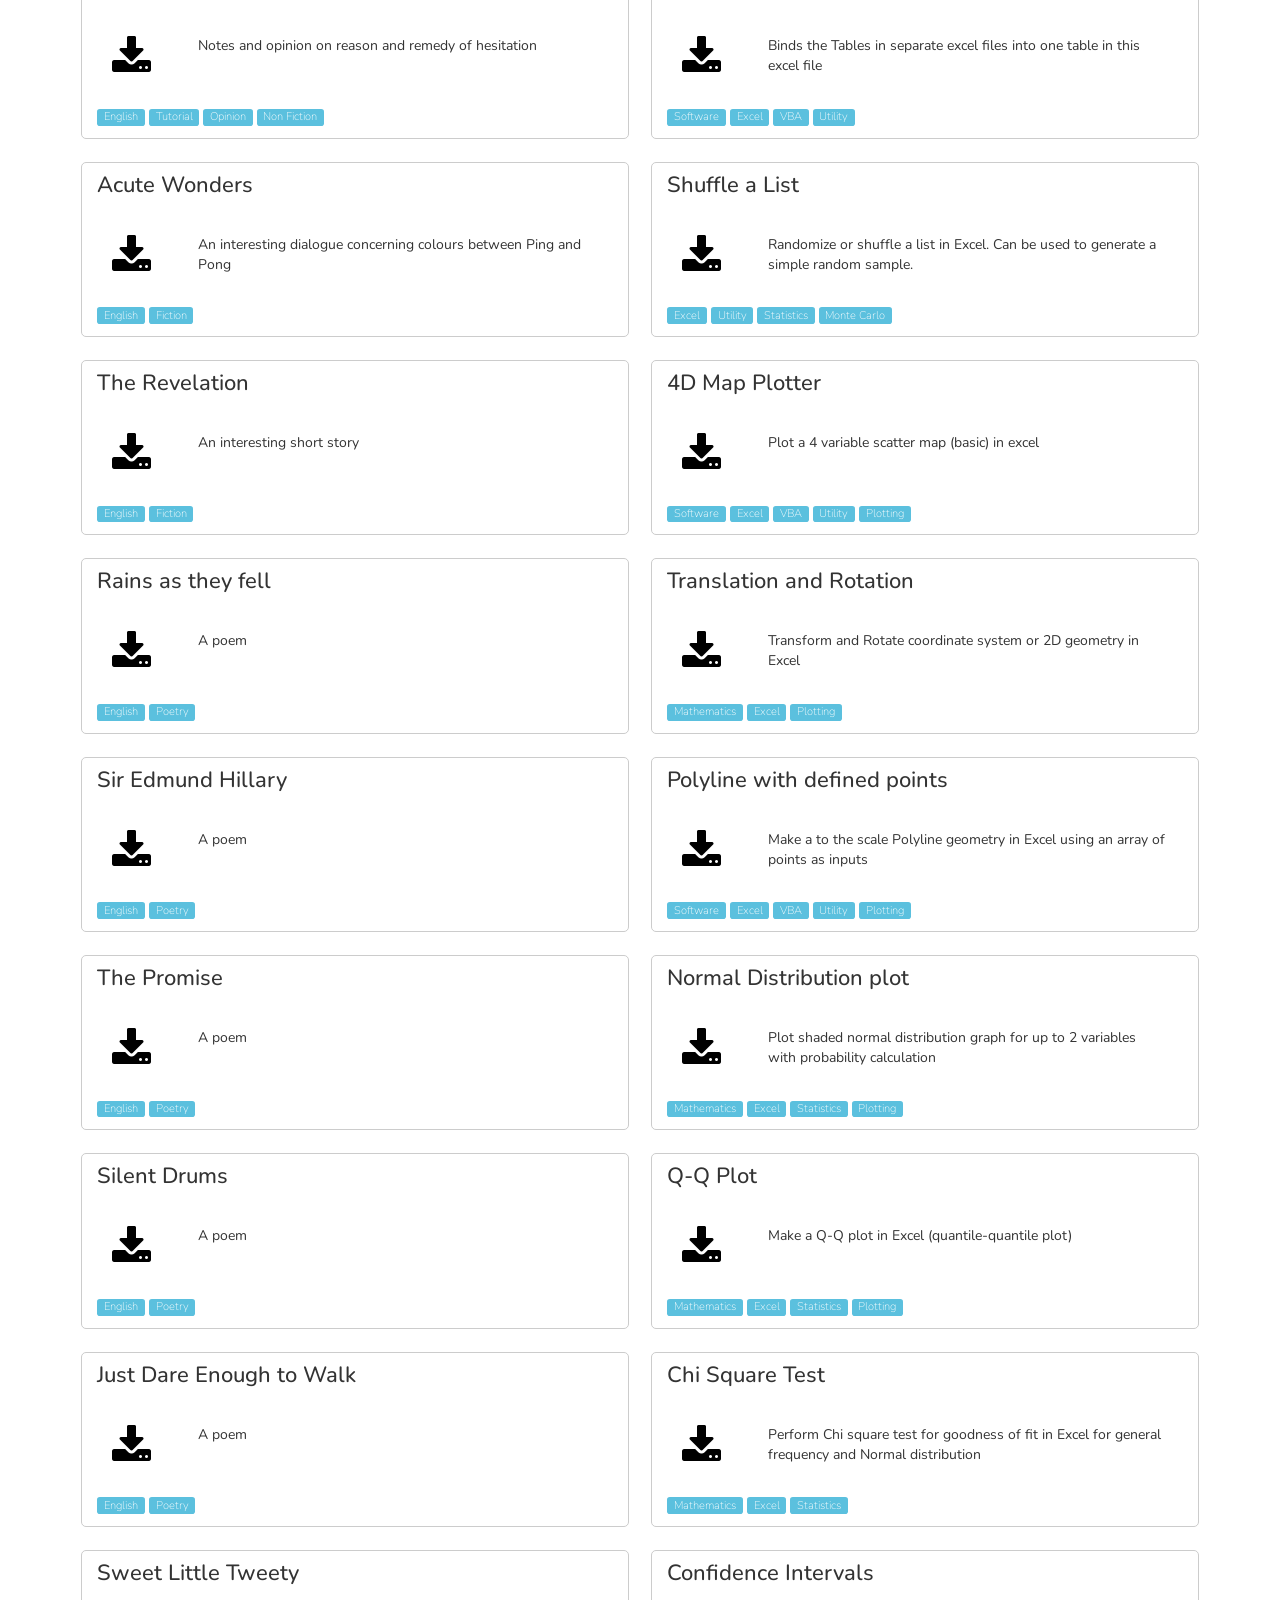
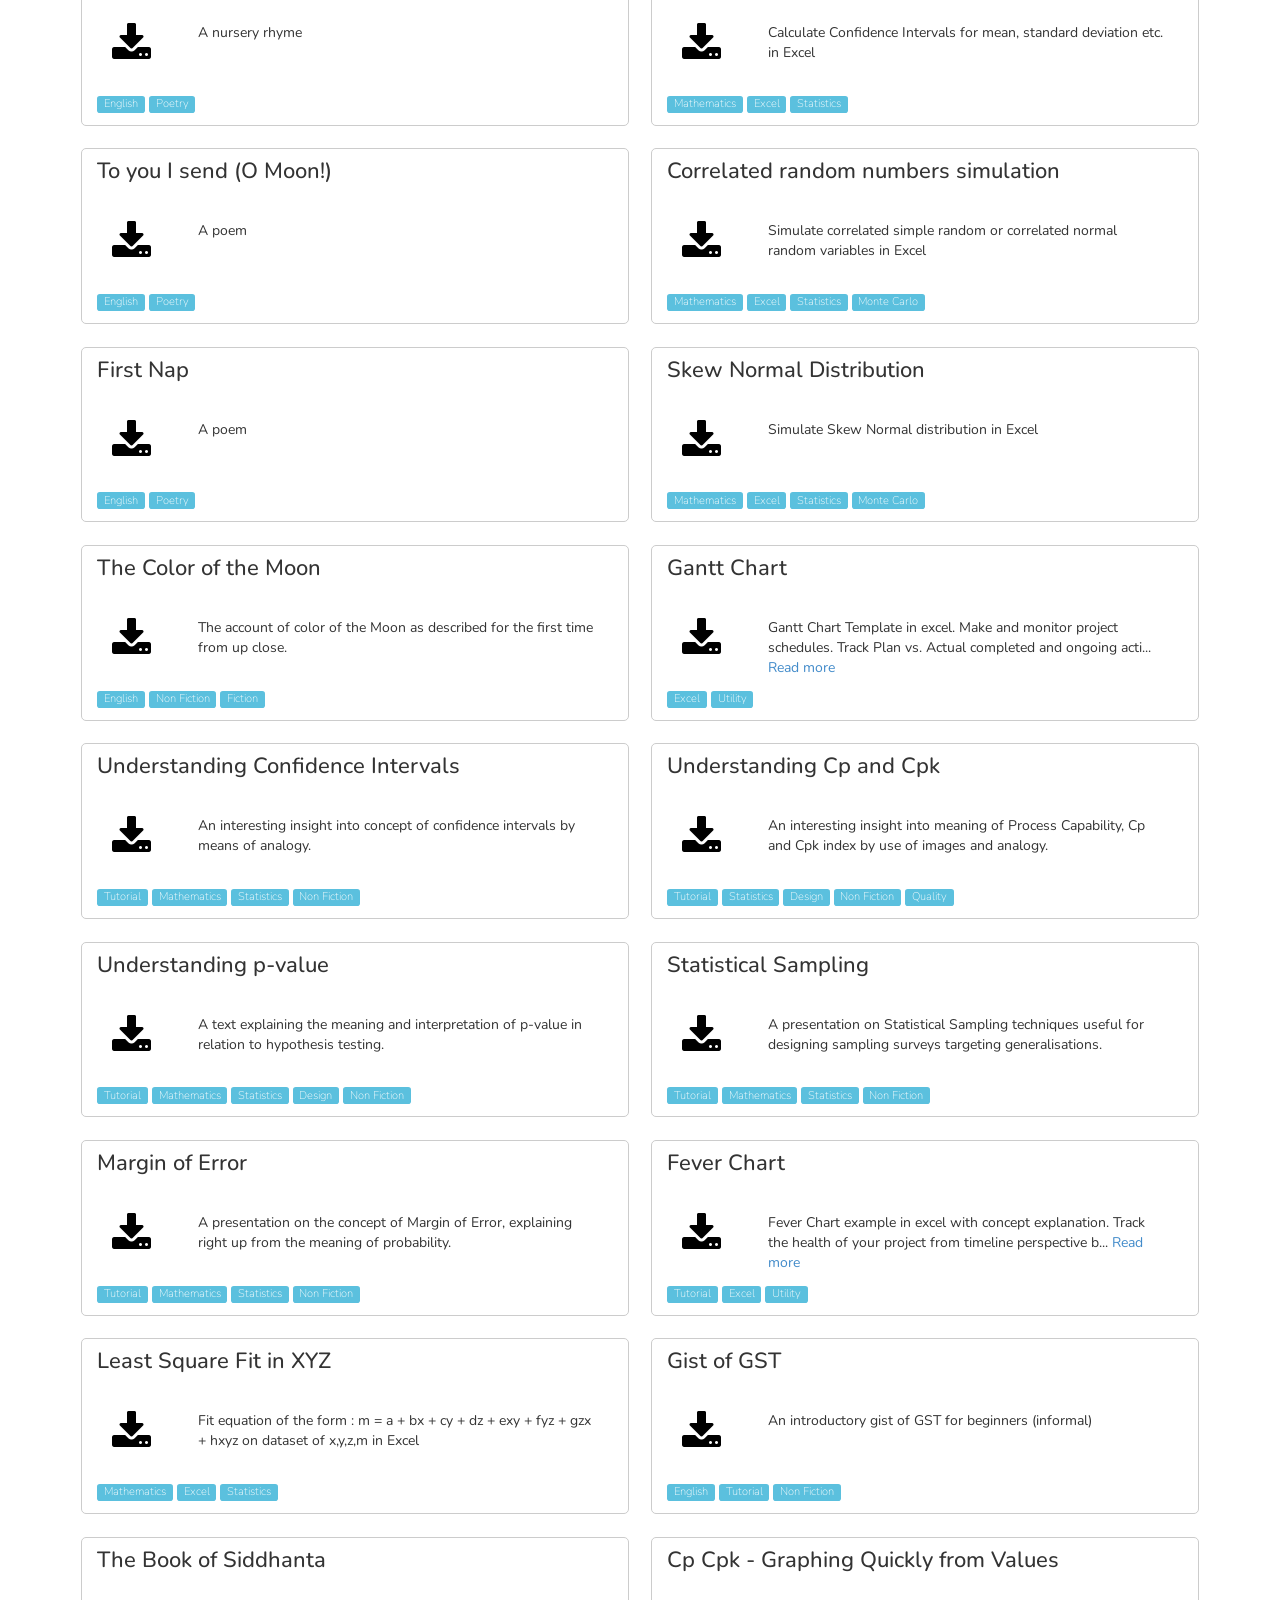
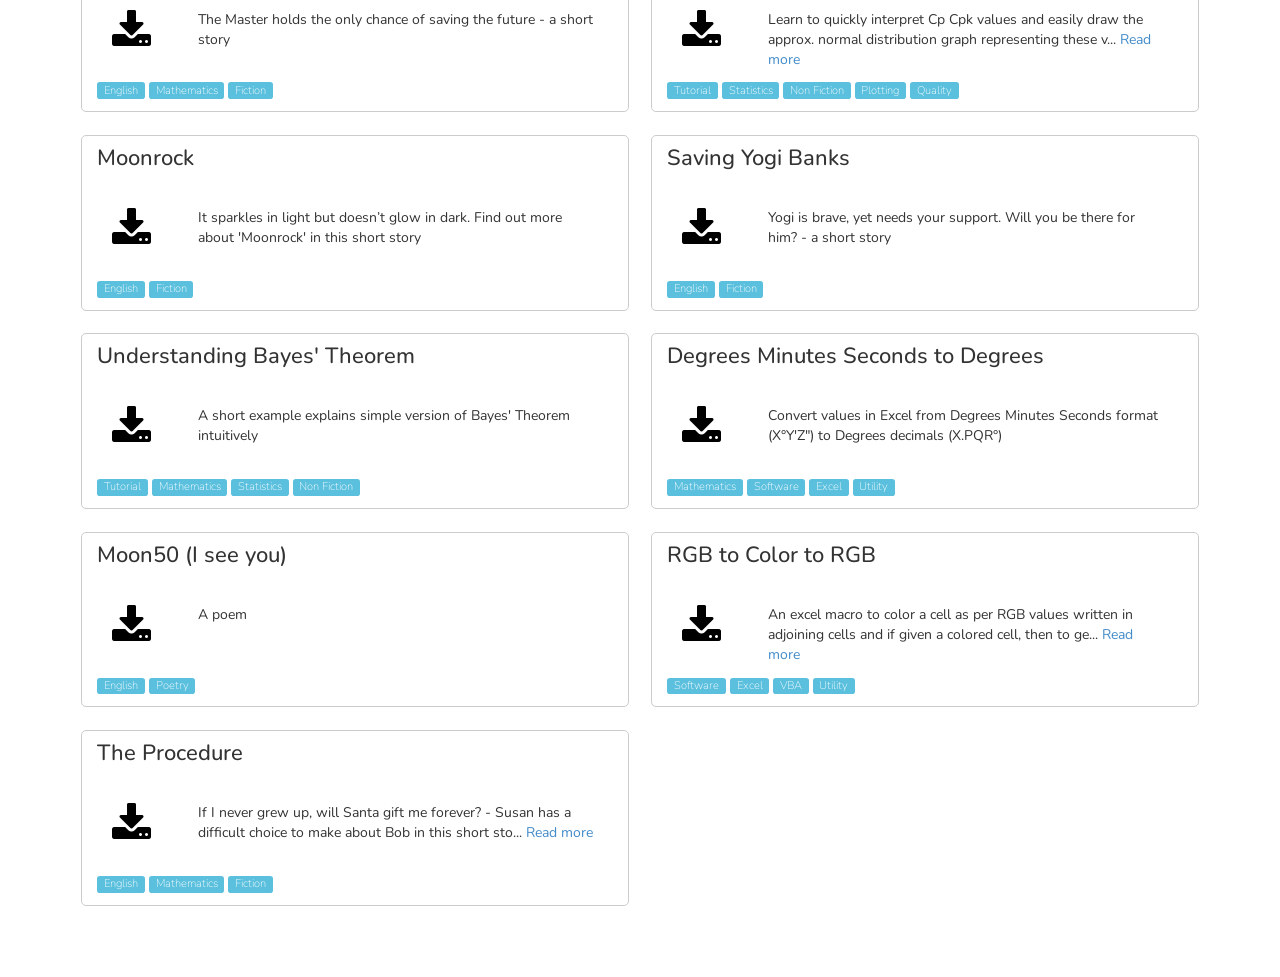
==== commit 2c7b4501: "hide old link" ====
--- a/index.html
+++ b/index.html
@@ -69,9 +69,9 @@
 					<p>
 						A graduate from Punjab Engineering College Chandigarh class of 2007, Amit has attempted to remain a student ever since. Much of it was made possible by the practically infinite sum of knowledge available freely over internet. This website, a suggestion and work from his brother <a href="http://rahulbhola.com">Rahul</a> is a small step towards sharing of tiny bits of knowledge and ideas for others to build on. The page includes source codes of the software items. The content is in form of pdf or zip files.
 					</p>
-					<p>
+					<!-- <p>
 						An old page which he has given up editing, and which gave him a good pen friend can be visited <a href="https://sites.google.com/site/amitaromatic/amitbhola">here</a>.
-					</p>
+					</p> -->
 					<p>
 						He works as an <a href="https://www.linkedin.com/in/amit-bhola-208b981a/" target="_blank">R&D professional</a> and lives in Gurgaon, India. He can be contacted by email at <i>amit_aromatic@yahoo.com</i>
 					</p>
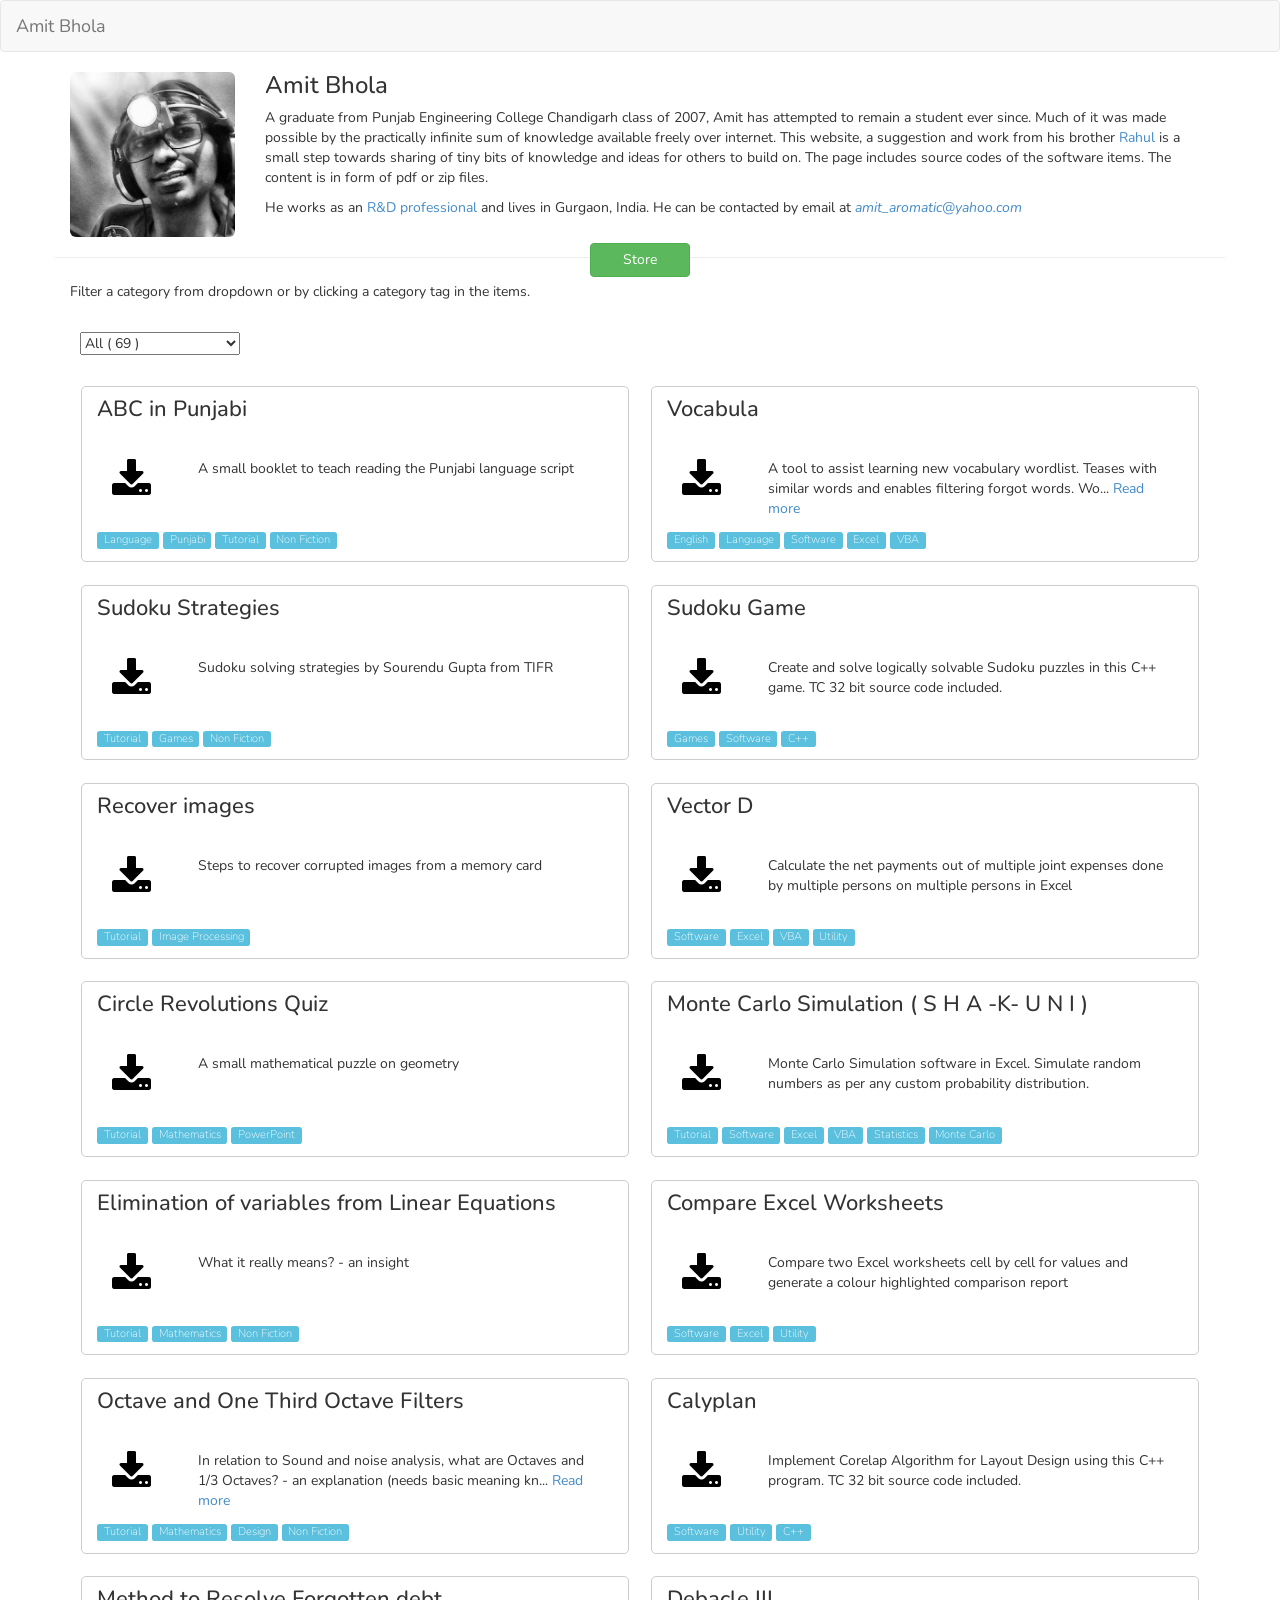
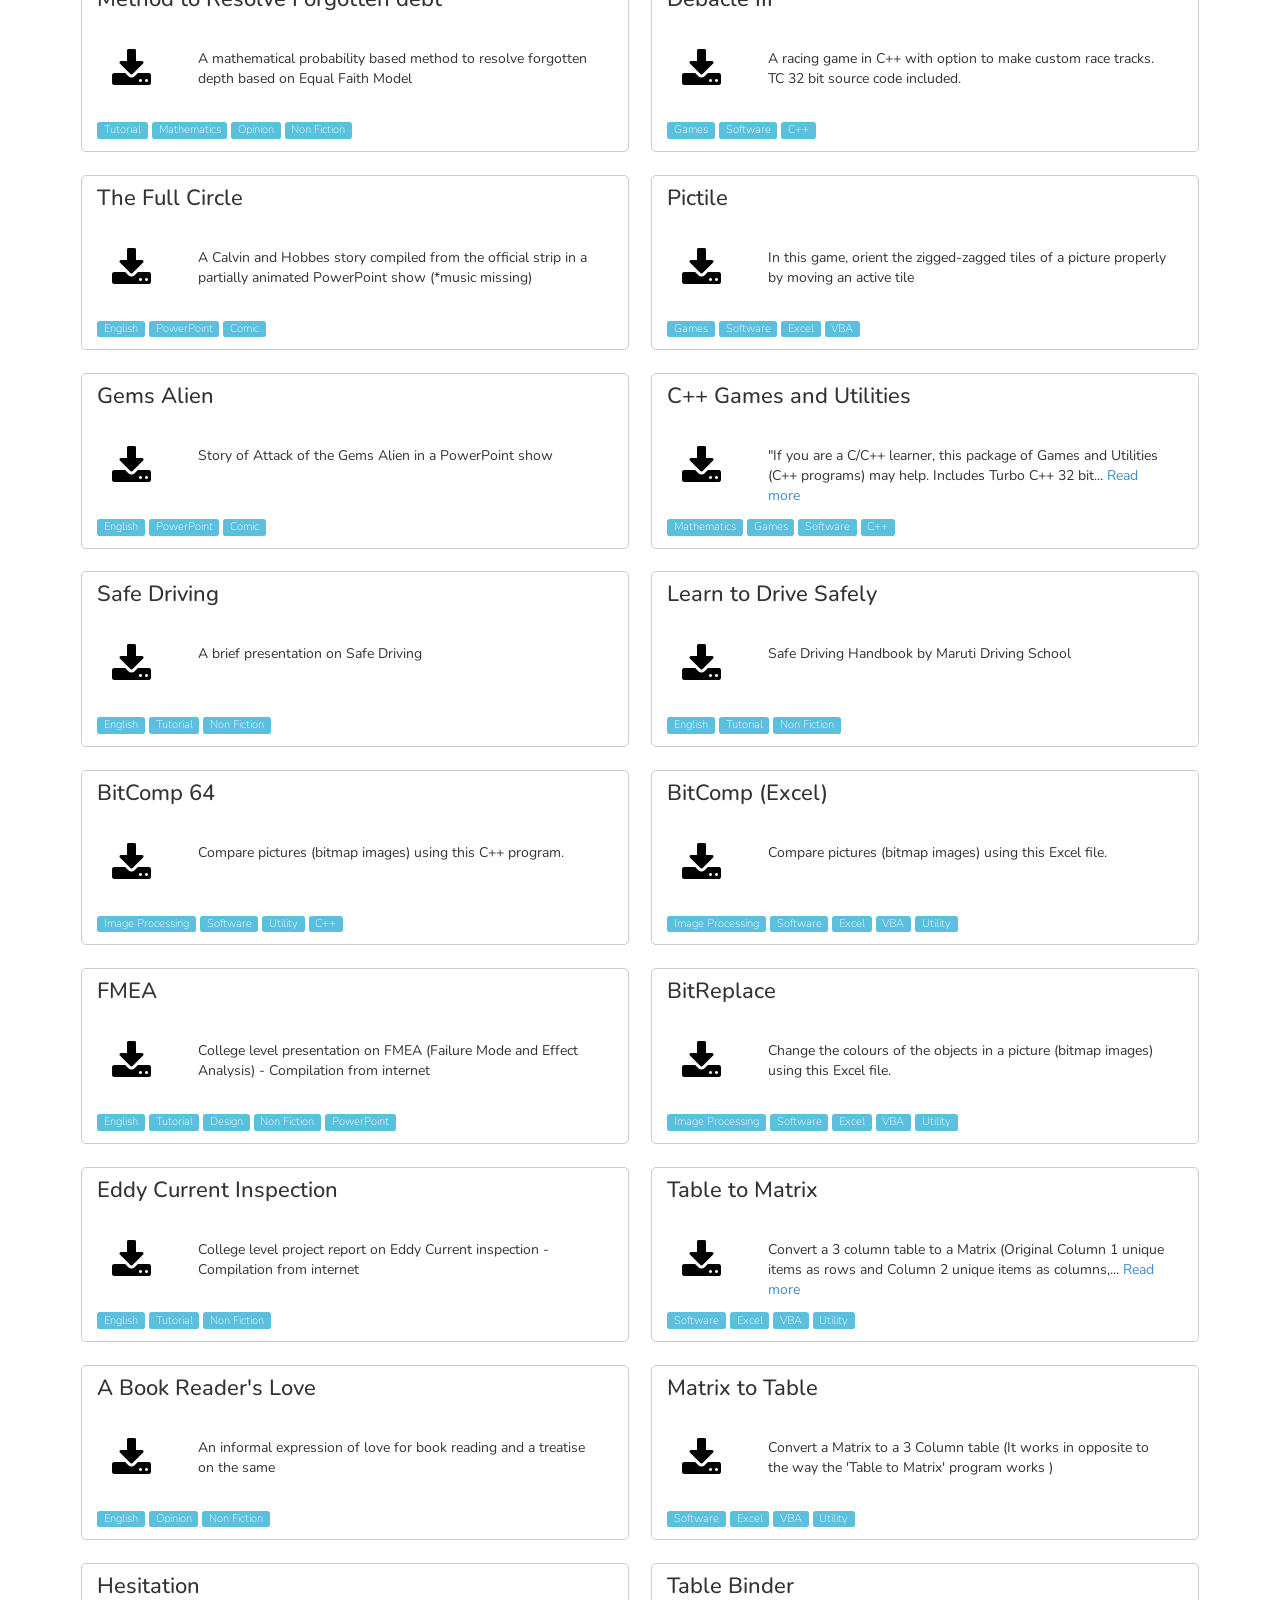
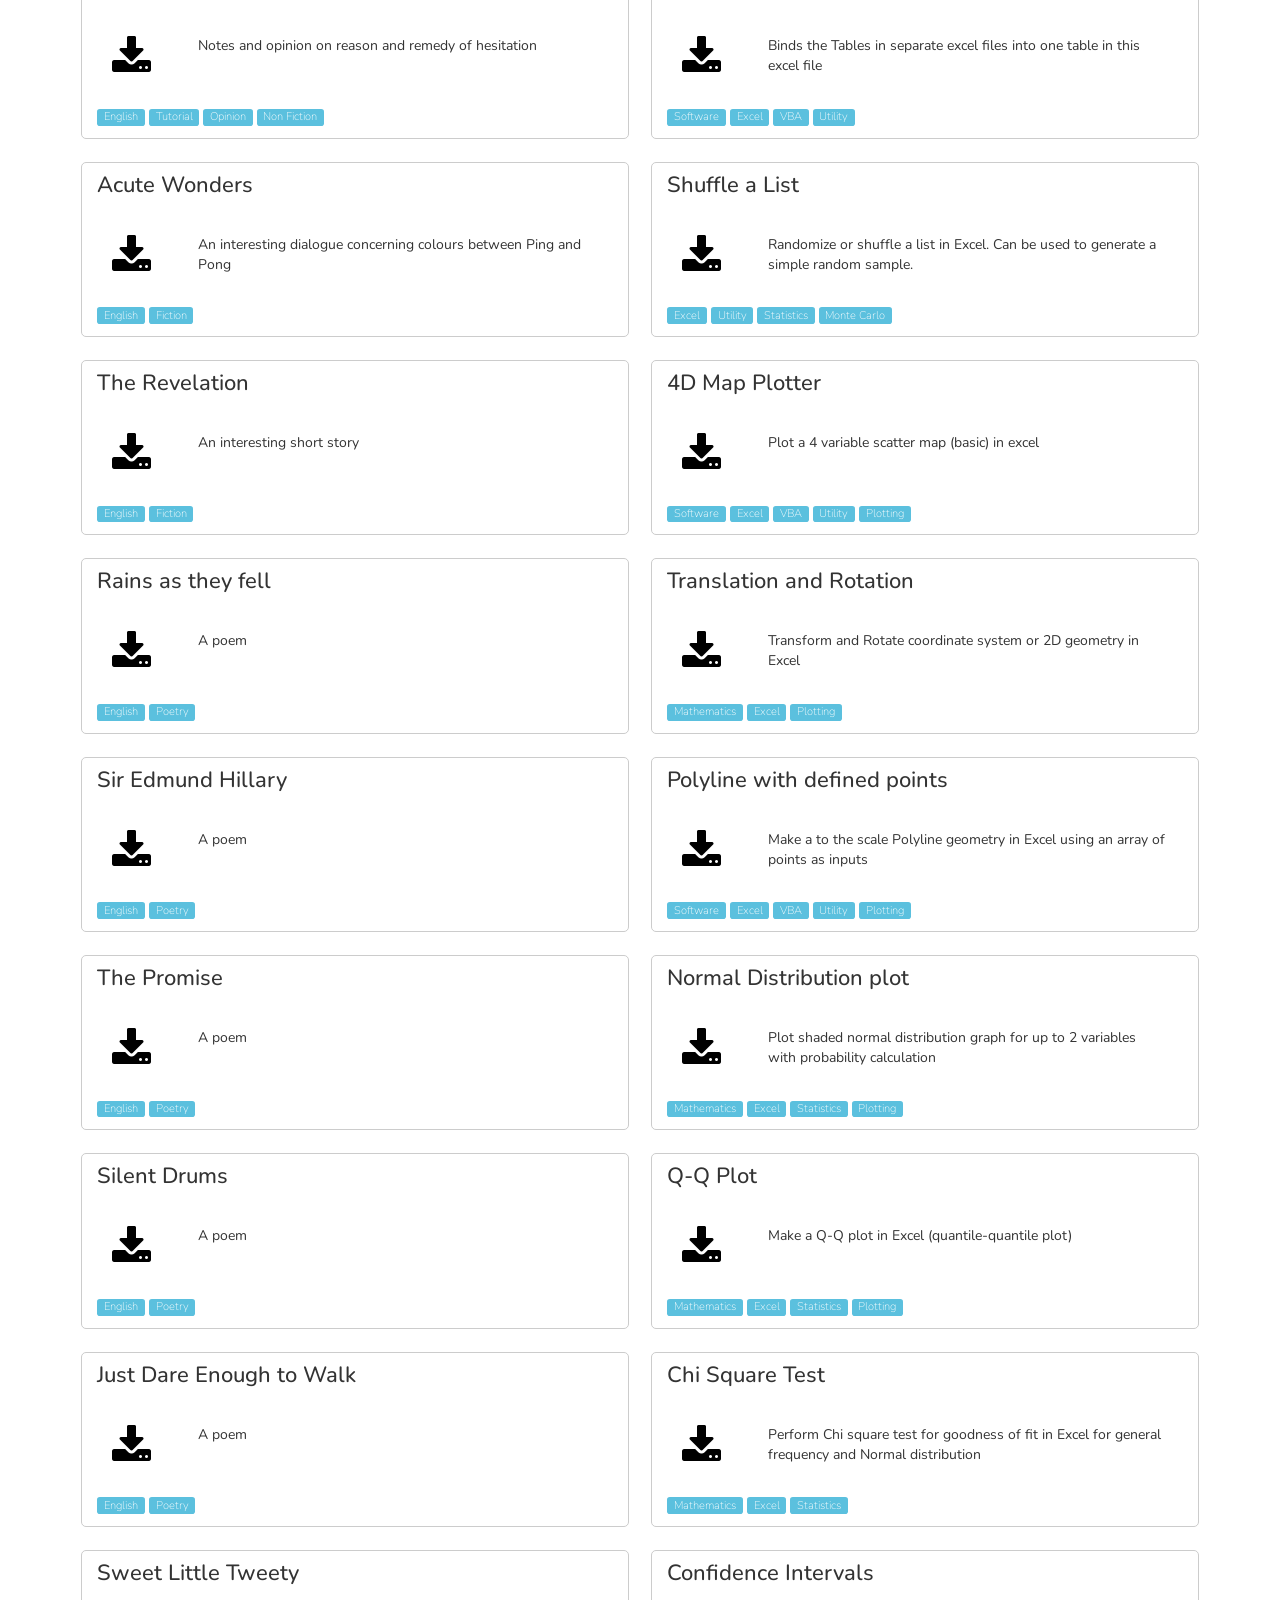
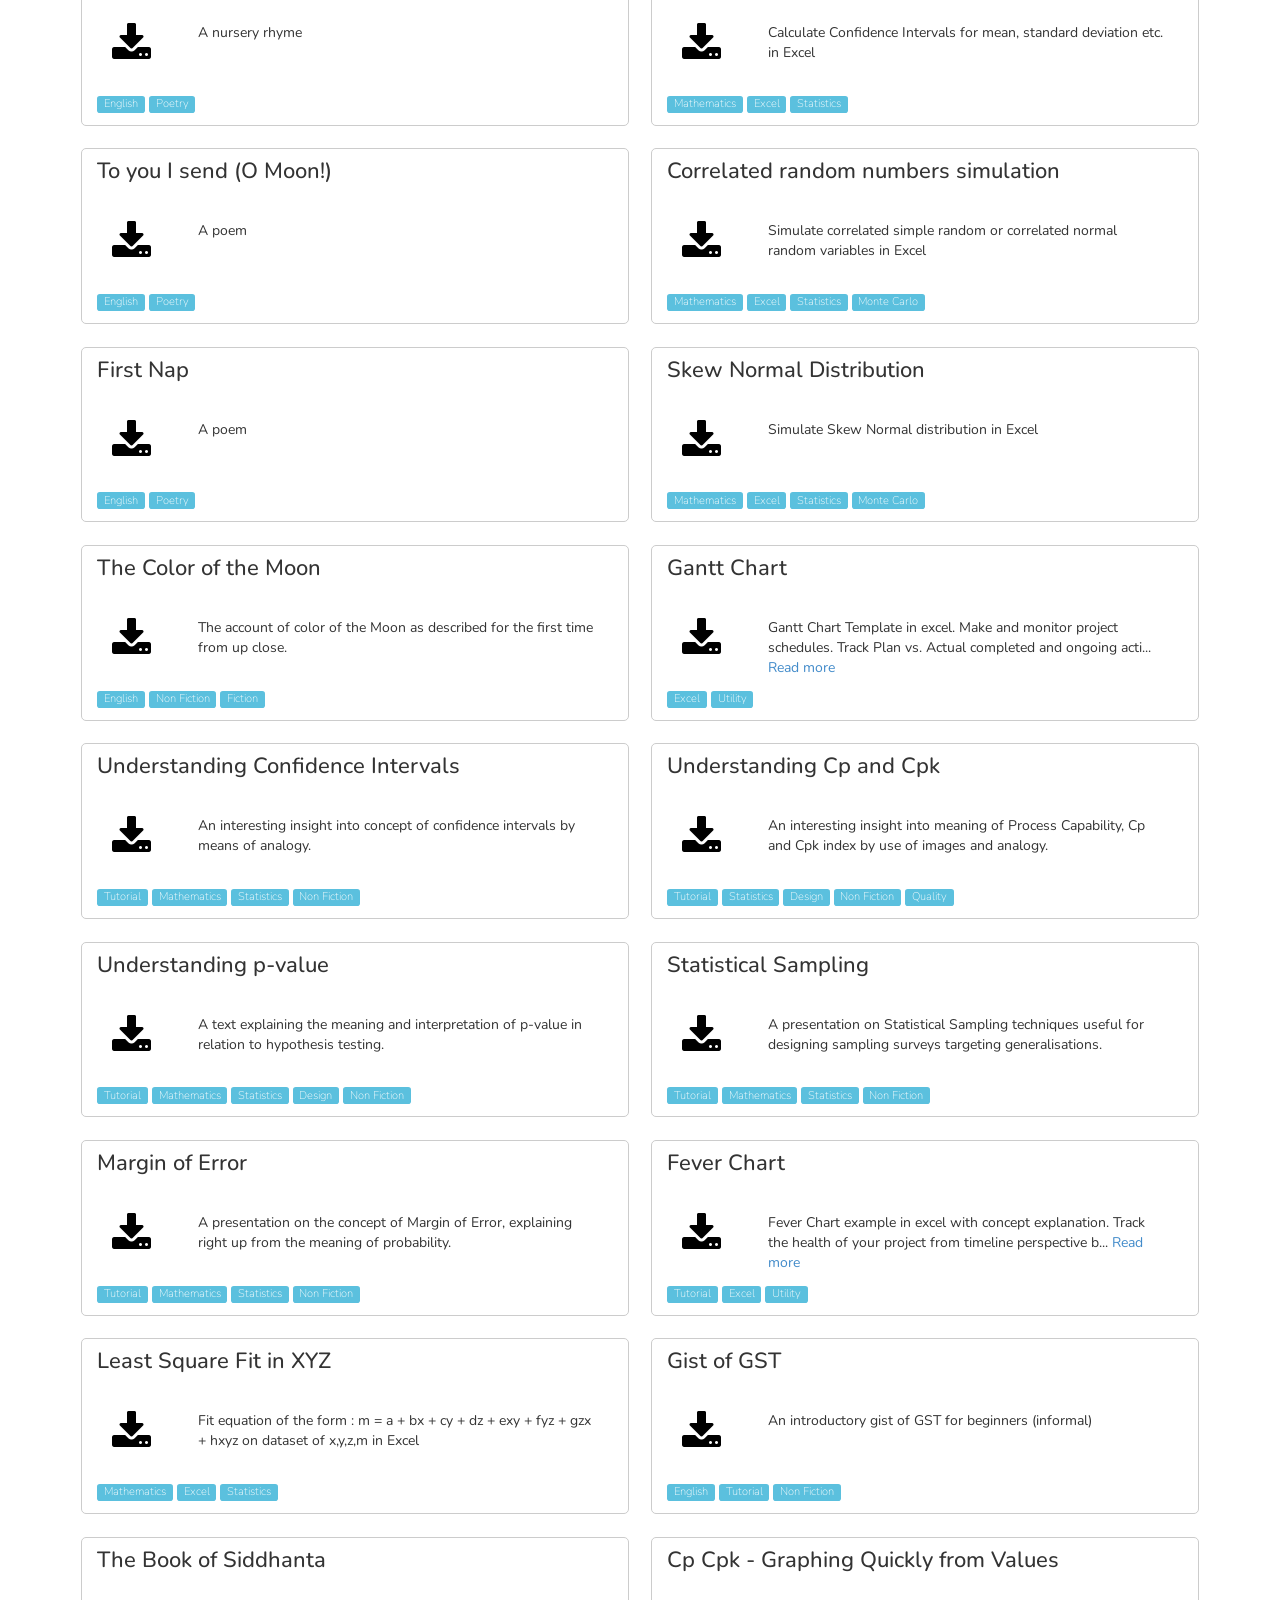
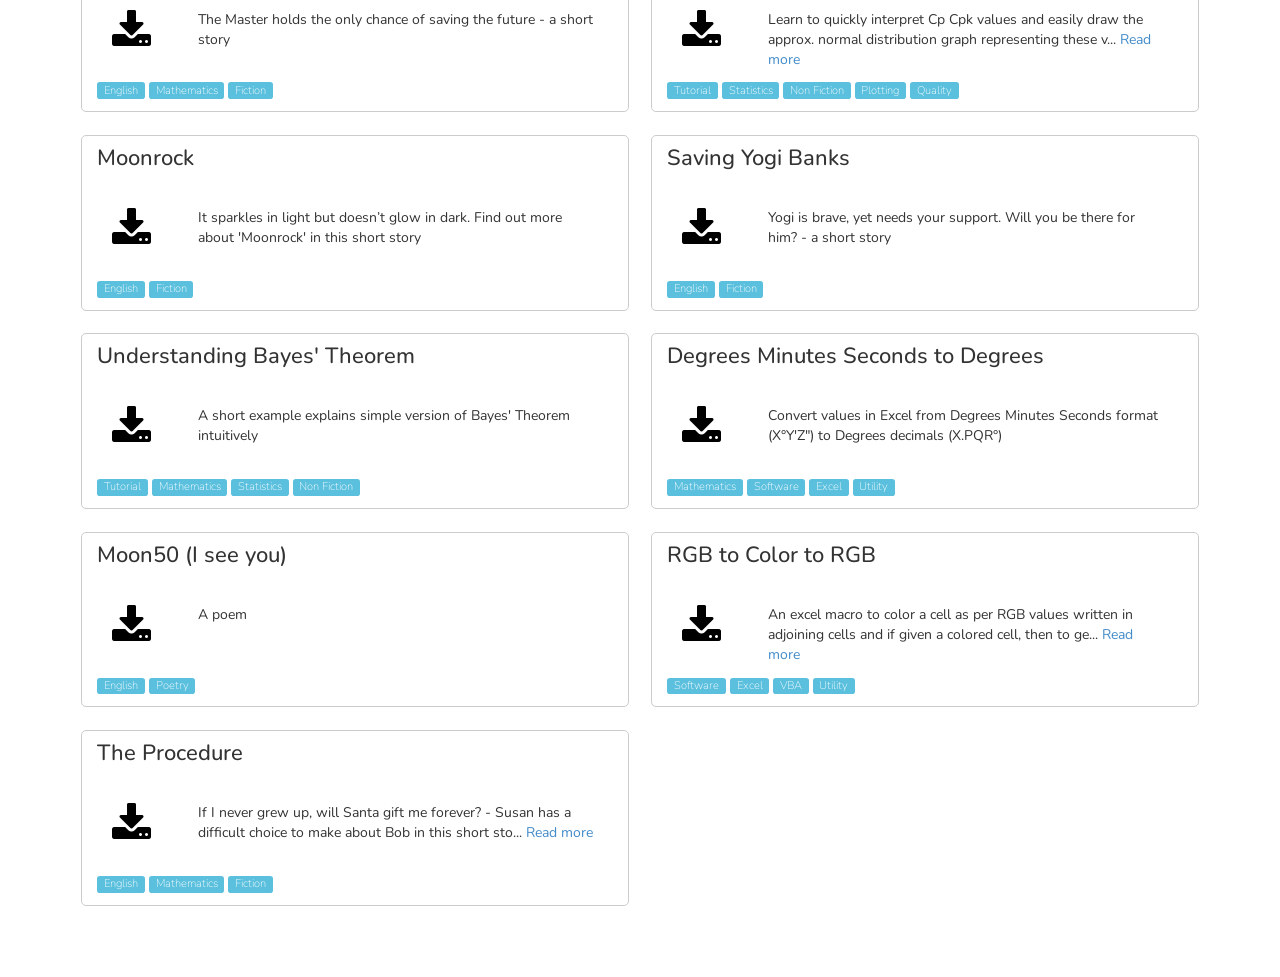
==== commit 29573ea4: "link update" ====
--- a/index.html
+++ b/index.html
@@ -67,13 +67,13 @@
 						Amit Bhola
 					</h3>
 					<p>
-						A graduate from Punjab Engineering College Chandigarh class of 2007, Amit has attempted to remain a student ever since. Much of it was made possible by the practically infinite sum of knowledge available freely over internet. This website, a suggestion and work from his brother <a href="http://rahulbhola.com">Rahul</a> is a small step towards sharing of tiny bits of knowledge and ideas for others to build on. The page includes source codes of the software items. The content is in form of pdf or zip files.
+						A graduate from Punjab Engineering College Chandigarh class of 2007, Amit has attempted to remain a student ever since. Much of it was made possible by the practically infinite sum of knowledge available freely over internet. This website, a suggestion and work from his brother <a target="_blank" href="http://rahulbhola.com">Rahul</a> is a small step towards sharing of tiny bits of knowledge and ideas for others to build on. The page includes source codes of the software items. The content is in form of pdf or zip files.
 					</p>
 					<!-- <p>
 						An old page which he has given up editing, and which gave him a good pen friend can be visited <a href="https://sites.google.com/site/amitaromatic/amitbhola">here</a>.
 					</p> -->
 					<p>
-						He works as an <a href="https://www.linkedin.com/in/amit-bhola-208b981a/" target="_blank">R&D professional</a> and lives in Gurgaon, India. He can be contacted by email at <i>amit_aromatic@yahoo.com</i>
+						He works as an <a href="https://www.linkedin.com/in/amit-bhola-208b981a/" target="_blank">R&D professional</a> and lives in Gurgaon, India. He can be contacted by email at <i><a href="mailto:amit_aromatic@yahoo.com">amit_aromatic@yahoo.com</a></i>
 					</p>
 
 				</div>
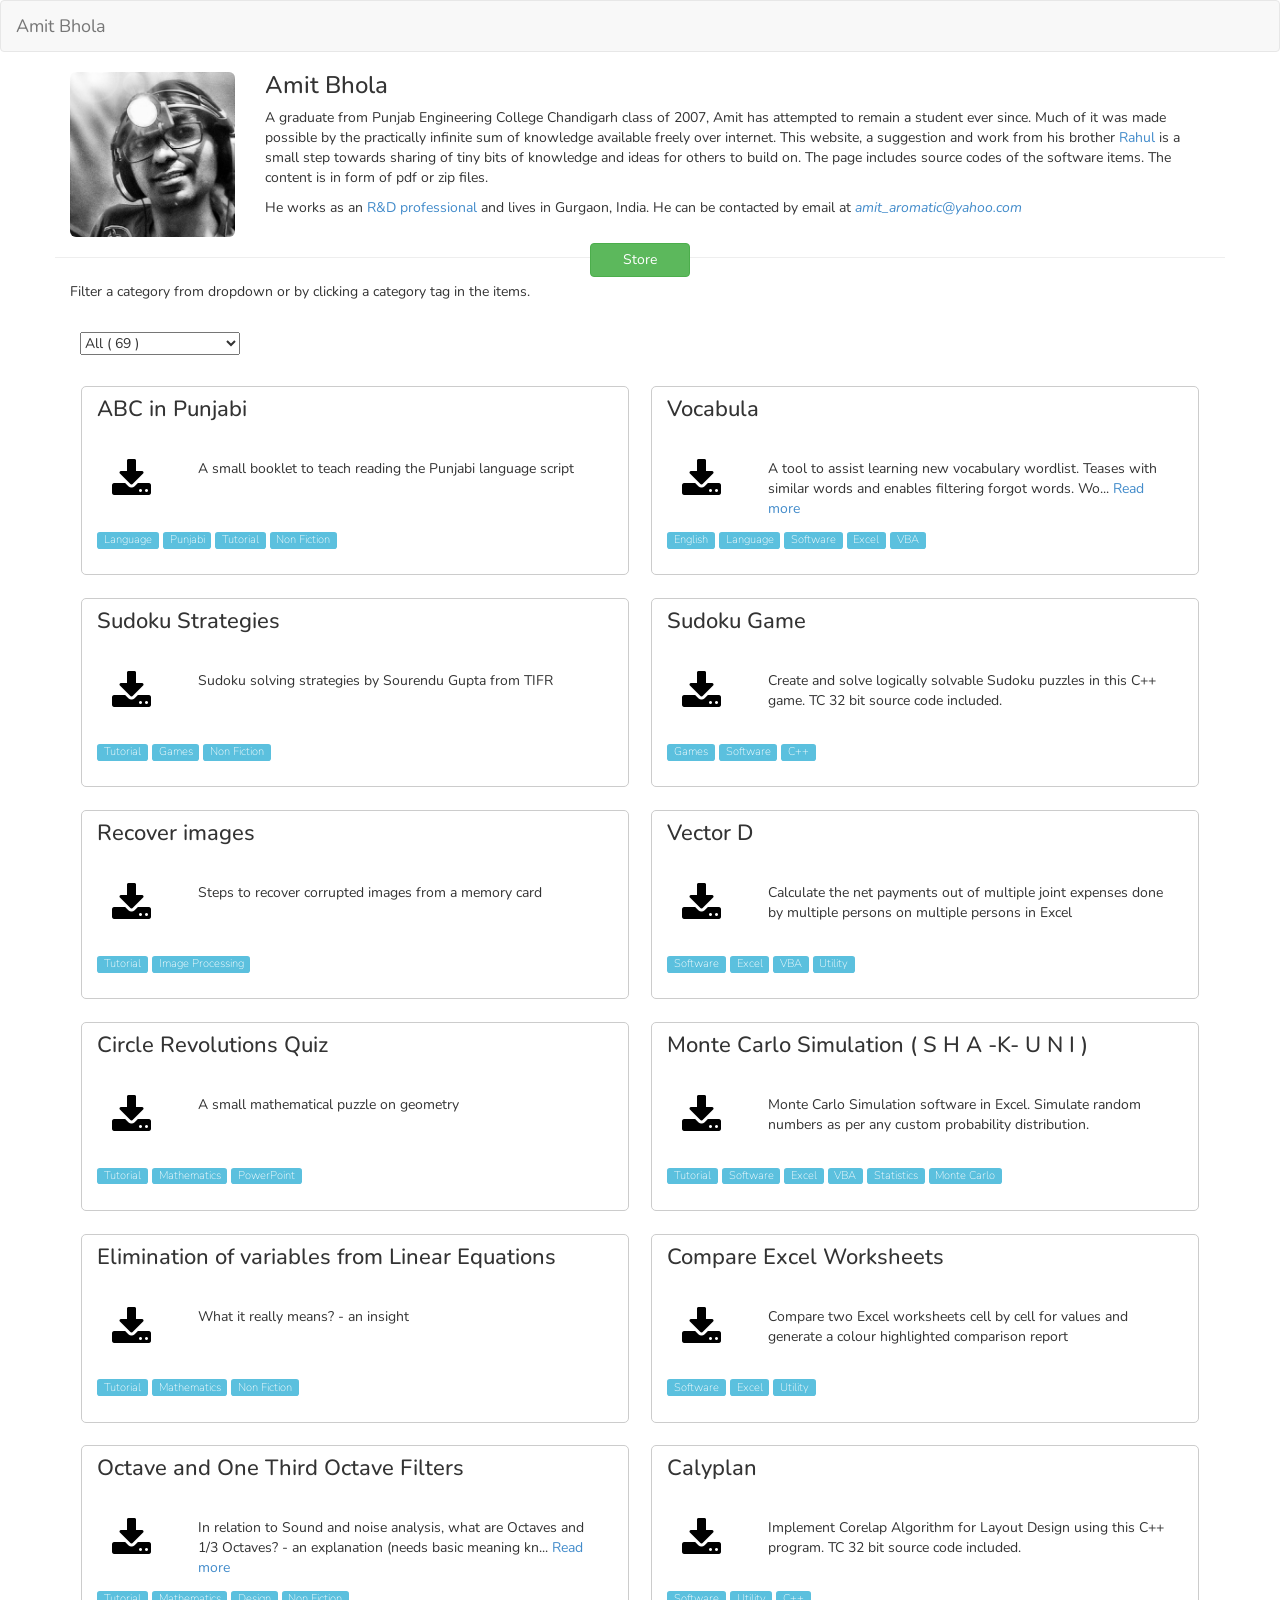
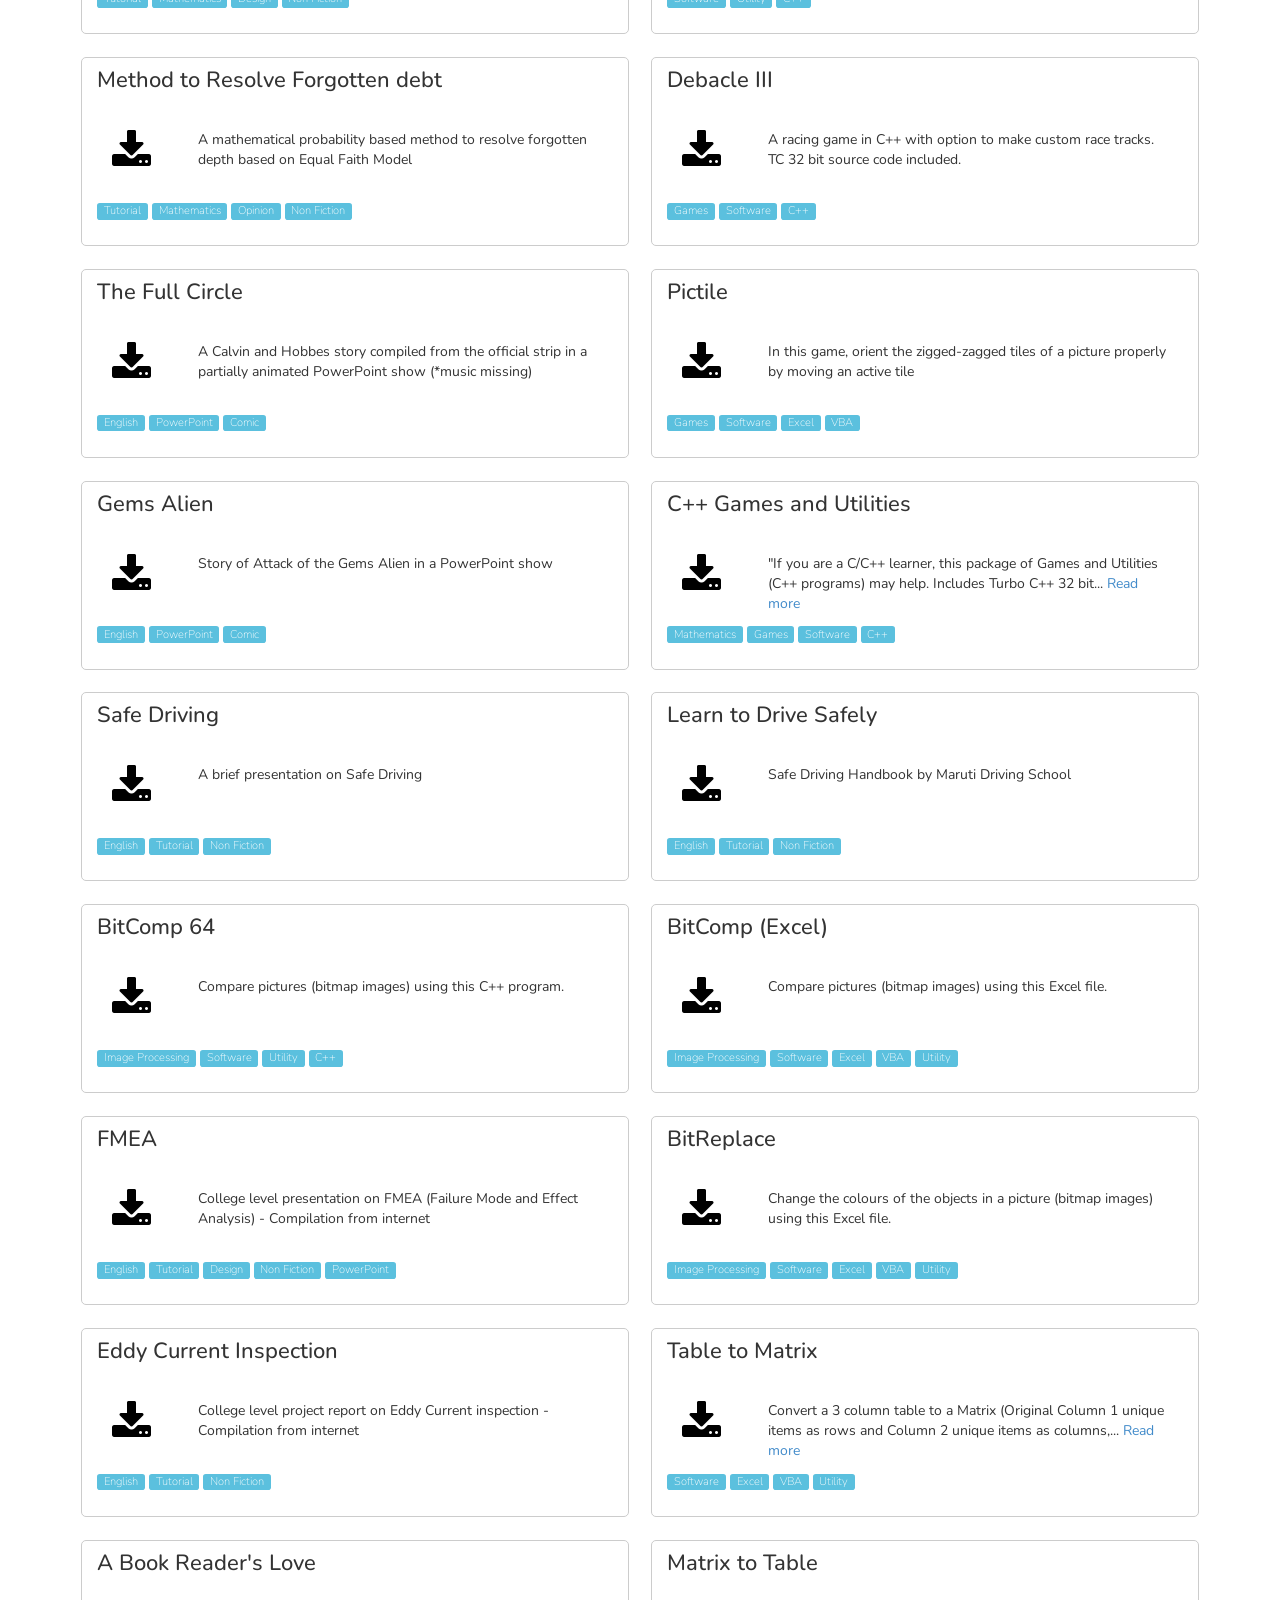
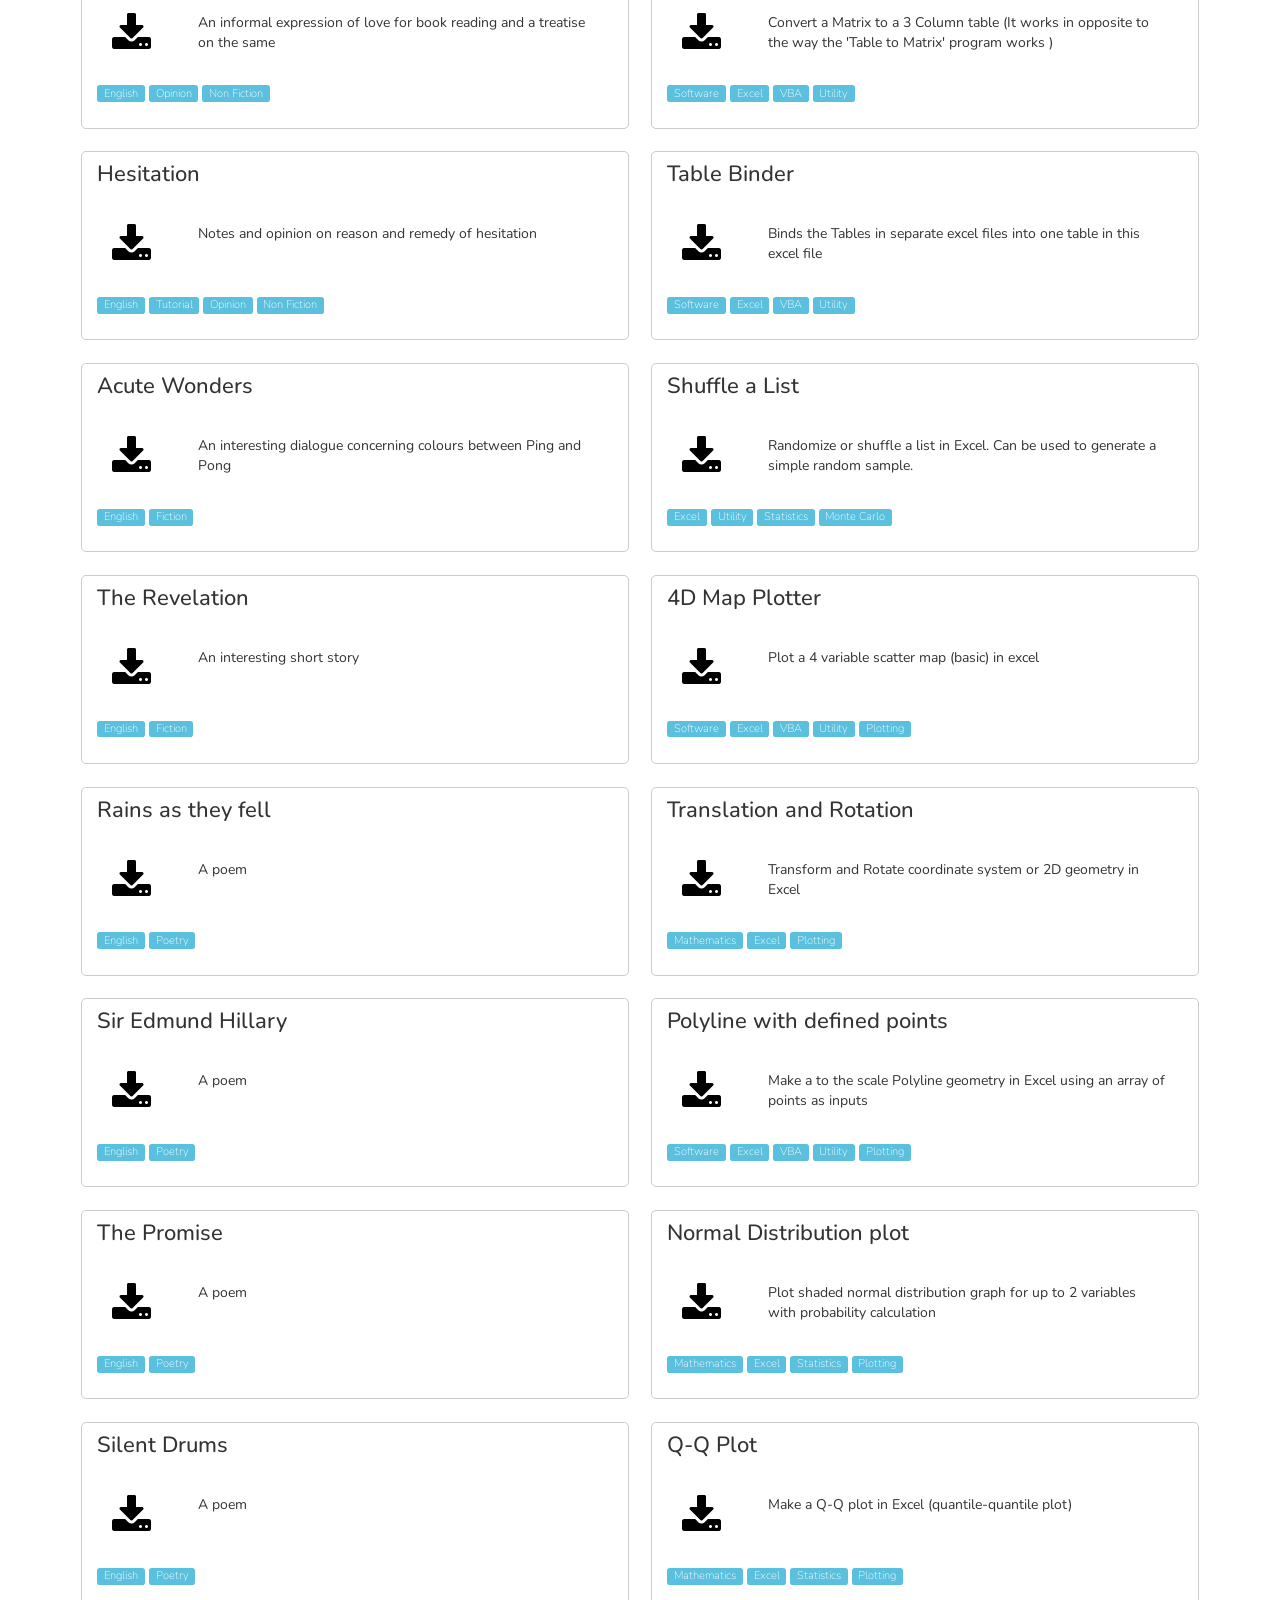
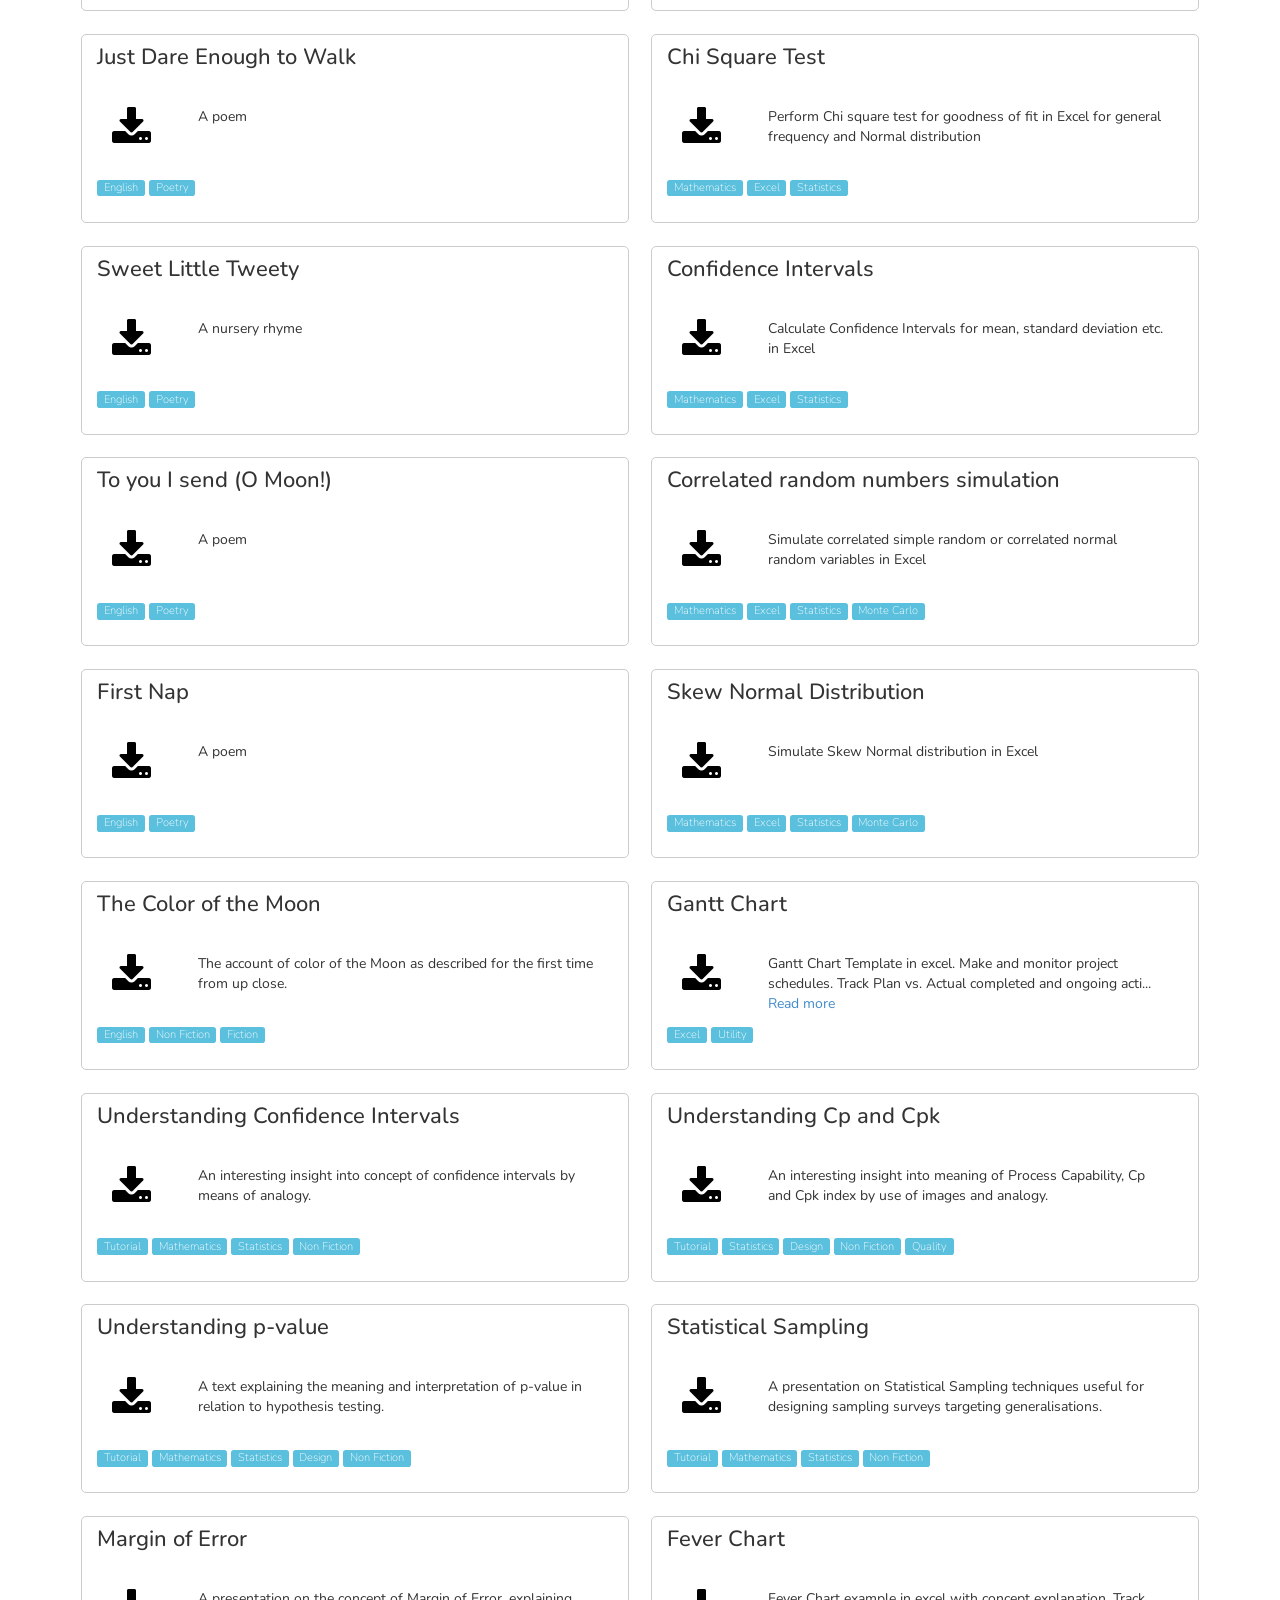
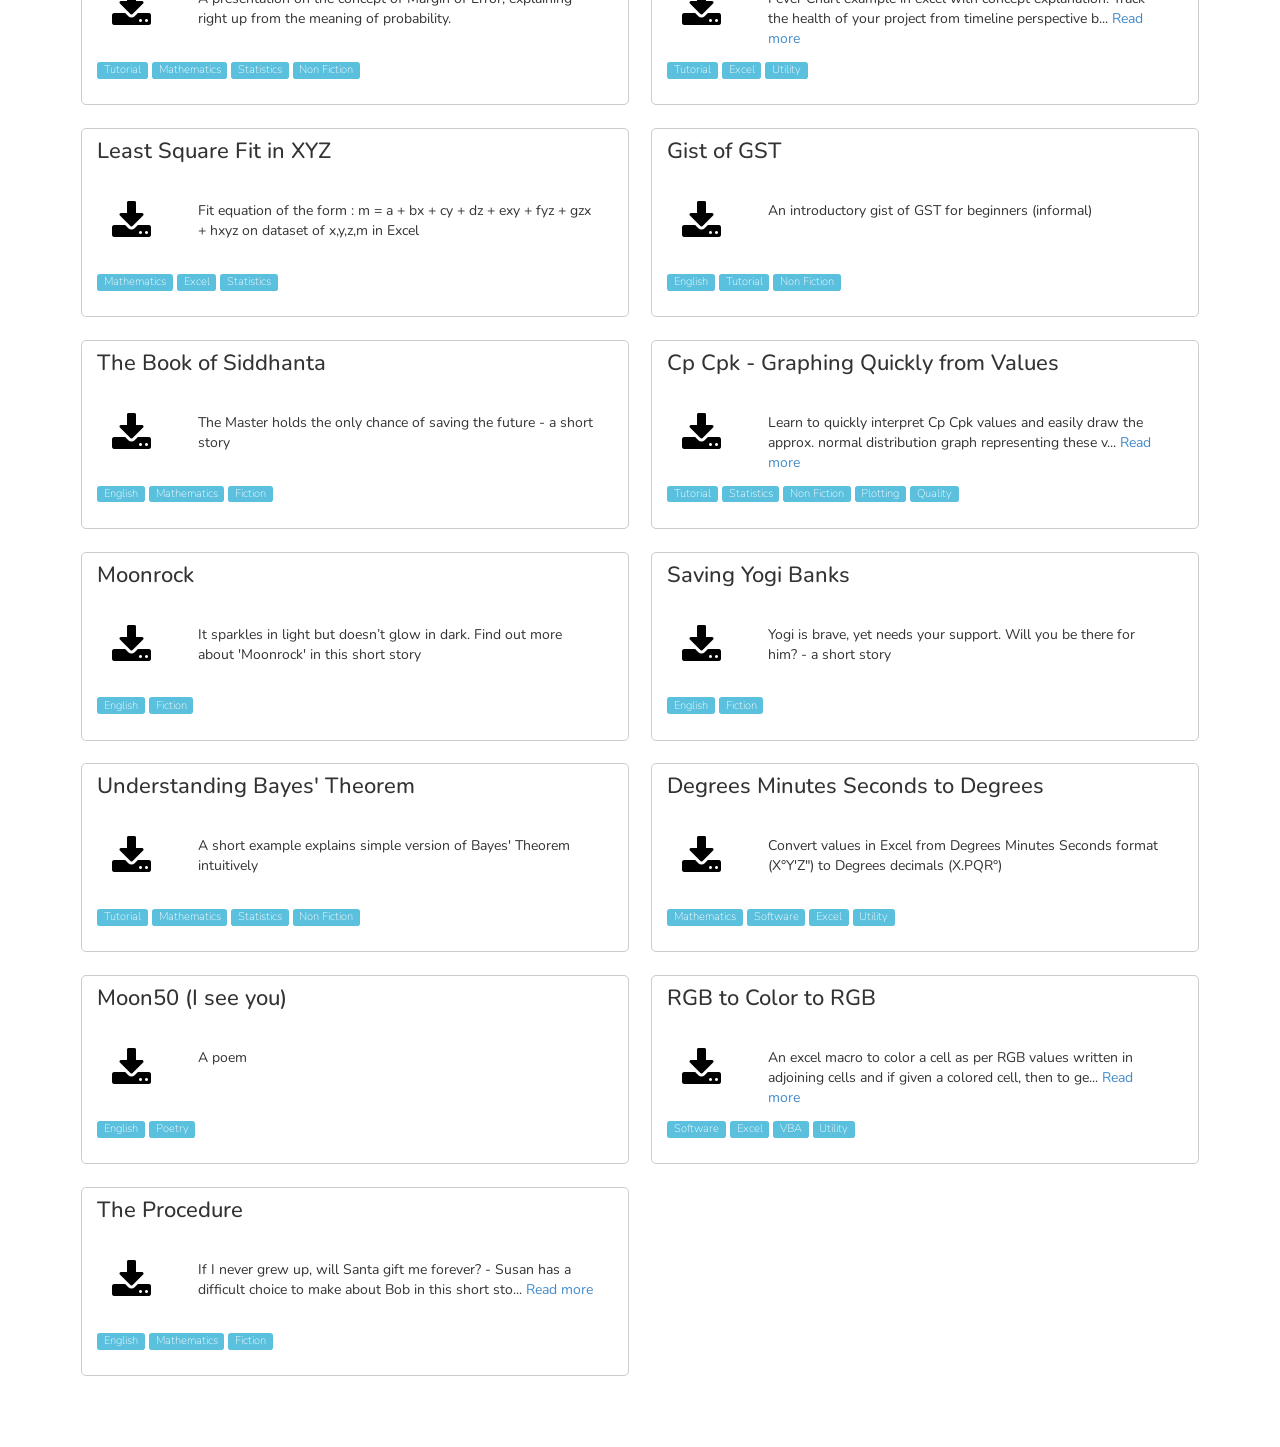
==== commit be8c5680: "fix syntax error" ====
--- a/index.html
+++ b/index.html
@@ -195,7 +195,7 @@
 
 				</div>
 
-				<p style="clear:both:margin:0px;min-height:45px;">
+				<p style="clear:both;margin:0px;min-height:45px;">
 					<span onclick="apply_filter(17)" class="store_tag label label-info">Language</span> <span onclick="apply_filter(18)" class="store_tag label label-info">Punjabi</span> <span onclick="apply_filter(19)" class="store_tag label label-info">Tutorial</span> <span onclick="apply_filter(34)" class="store_tag label label-info">Non Fiction</span> 				</p>
 
 		</div>
@@ -221,7 +221,7 @@
 
 				</div>
 
-				<p style="clear:both:margin:0px;min-height:45px;">
+				<p style="clear:both;margin:0px;min-height:45px;">
 					<span onclick="apply_filter(14)" class="store_tag label label-info">English</span> <span onclick="apply_filter(17)" class="store_tag label label-info">Language</span> <span onclick="apply_filter(25)" class="store_tag label label-info">Software</span> <span onclick="apply_filter(26)" class="store_tag label label-info">Excel</span> <span onclick="apply_filter(27)" class="store_tag label label-info">VBA</span> 				</p>
 
 		</div>
@@ -241,7 +241,7 @@
 
 				</div>
 
-				<p style="clear:both:margin:0px;min-height:45px;">
+				<p style="clear: both; margin: 0px; min-height: 45px;">
 					<span onclick="apply_filter(19)" class="store_tag label label-info">Tutorial</span> <span onclick="apply_filter(23)" class="store_tag label label-info">Games</span> <span onclick="apply_filter(34)" class="store_tag label label-info">Non Fiction</span> 				</p>
 
 		</div>
@@ -261,7 +261,7 @@
 
 				</div>
 
-				<p style="clear:both:margin:0px;min-height:45px;">
+				<p style="clear:both;margin:0px;min-height:45px;">
 					<span onclick="apply_filter(23)" class="store_tag label label-info">Games</span> <span onclick="apply_filter(25)" class="store_tag label label-info">Software</span> <span onclick="apply_filter(29)" class="store_tag label label-info">C++</span> 				</p>
 
 		</div>
@@ -281,7 +281,7 @@
 
 				</div>
 
-				<p style="clear:both:margin:0px;min-height:45px;">
+				<p style="clear:both;margin:0px;min-height:45px;">
 					<span onclick="apply_filter(19)" class="store_tag label label-info">Tutorial</span> <span onclick="apply_filter(24)" class="store_tag label label-info">Image Processing</span> 				</p>
 
 		</div>
@@ -301,7 +301,7 @@
 
 				</div>
 
-				<p style="clear:both:margin:0px;min-height:45px;">
+				<p style="clear:both;margin:0px;min-height:45px;">
 					<span onclick="apply_filter(25)" class="store_tag label label-info">Software</span> <span onclick="apply_filter(26)" class="store_tag label label-info">Excel</span> <span onclick="apply_filter(27)" class="store_tag label label-info">VBA</span> <span onclick="apply_filter(28)" class="store_tag label label-info">Utility</span> 				</p>
 
 		</div>
@@ -321,7 +321,7 @@
 
 				</div>
 
-				<p style="clear:both:margin:0px;min-height:45px;">
+				<p style="clear:both;margin:0px;min-height:45px;">
 					<span onclick="apply_filter(19)" class="store_tag label label-info">Tutorial</span> <span onclick="apply_filter(21)" class="store_tag label label-info">Mathematics</span> <span onclick="apply_filter(35)" class="store_tag label label-info">PowerPoint</span> 				</p>
 
 		</div>
@@ -341,7 +341,7 @@
 
 				</div>
 
-				<p style="clear:both:margin:0px;min-height:45px;">
+				<p style="clear:both;margin:0px;min-height:45px;">
 					<span onclick="apply_filter(19)" class="store_tag label label-info">Tutorial</span> <span onclick="apply_filter(25)" class="store_tag label label-info">Software</span> <span onclick="apply_filter(26)" class="store_tag label label-info">Excel</span> <span onclick="apply_filter(27)" class="store_tag label label-info">VBA</span> <span onclick="apply_filter(31)" class="store_tag label label-info">Statistics</span> <span onclick="apply_filter(32)" class="store_tag label label-info">Monte Carlo</span> 				</p>
 
 		</div>
@@ -361,7 +361,7 @@
 
 				</div>
 
-				<p style="clear:both:margin:0px;min-height:45px;">
+				<p style="clear:both;margin:0px;min-height:45px;">
 					<span onclick="apply_filter(19)" class="store_tag label label-info">Tutorial</span> <span onclick="apply_filter(21)" class="store_tag label label-info">Mathematics</span> <span onclick="apply_filter(34)" class="store_tag label label-info">Non Fiction</span> 				</p>
 
 		</div>
@@ -381,7 +381,7 @@
 
 				</div>
 
-				<p style="clear:both:margin:0px;min-height:45px;">
+				<p style="clear:both;margin:0px;min-height:45px;">
 					<span onclick="apply_filter(25)" class="store_tag label label-info">Software</span> <span onclick="apply_filter(26)" class="store_tag label label-info">Excel</span> <span onclick="apply_filter(28)" class="store_tag label label-info">Utility</span> 				</p>
 
 		</div>
@@ -407,7 +407,7 @@
 
 				</div>
 
-				<p style="clear:both:margin:0px;min-height:45px;">
+				<p style="clear:both;margin:0px;min-height:45px;">
 					<span onclick="apply_filter(19)" class="store_tag label label-info">Tutorial</span> <span onclick="apply_filter(21)" class="store_tag label label-info">Mathematics</span> <span onclick="apply_filter(33)" class="store_tag label label-info">Design</span> <span onclick="apply_filter(34)" class="store_tag label label-info">Non Fiction</span> 				</p>
 
 		</div>
@@ -427,7 +427,7 @@
 
 				</div>
 
-				<p style="clear:both:margin:0px;min-height:45px;">
+				<p style="clear:both;margin:0px;min-height:45px;">
 					<span onclick="apply_filter(25)" class="store_tag label label-info">Software</span> <span onclick="apply_filter(28)" class="store_tag label label-info">Utility</span> <span onclick="apply_filter(29)" class="store_tag label label-info">C++</span> 				</p>
 
 		</div>
@@ -447,7 +447,7 @@
 
 				</div>
 
-				<p style="clear:both:margin:0px;min-height:45px;">
+				<p style="clear:both;margin:0px;min-height:45px;">
 					<span onclick="apply_filter(19)" class="store_tag label label-info">Tutorial</span> <span onclick="apply_filter(21)" class="store_tag label label-info">Mathematics</span> <span onclick="apply_filter(22)" class="store_tag label label-info">Opinion</span> <span onclick="apply_filter(34)" class="store_tag label label-info">Non Fiction</span> 				</p>
 
 		</div>
@@ -467,7 +467,7 @@
 
 				</div>
 
-				<p style="clear:both:margin:0px;min-height:45px;">
+				<p style="clear:both;margin:0px;min-height:45px;">
 					<span onclick="apply_filter(23)" class="store_tag label label-info">Games</span> <span onclick="apply_filter(25)" class="store_tag label label-info">Software</span> <span onclick="apply_filter(29)" class="store_tag label label-info">C++</span> 				</p>
 
 		</div>
@@ -487,7 +487,7 @@
 
 				</div>
 
-				<p style="clear:both:margin:0px;min-height:45px;">
+				<p style="clear:both;margin:0px;min-height:45px;">
 					<span onclick="apply_filter(14)" class="store_tag label label-info">English</span> <span onclick="apply_filter(35)" class="store_tag label label-info">PowerPoint</span> <span onclick="apply_filter(37)" class="store_tag label label-info">Comic</span> 				</p>
 
 		</div>
@@ -507,7 +507,7 @@
 
 				</div>
 
-				<p style="clear:both:margin:0px;min-height:45px;">
+				<p style="clear:both;margin:0px;min-height:45px;">
 					<span onclick="apply_filter(23)" class="store_tag label label-info">Games</span> <span onclick="apply_filter(25)" class="store_tag label label-info">Software</span> <span onclick="apply_filter(26)" class="store_tag label label-info">Excel</span> <span onclick="apply_filter(27)" class="store_tag label label-info">VBA</span> 				</p>
 
 		</div>
@@ -527,7 +527,7 @@
 
 				</div>
 
-				<p style="clear:both:margin:0px;min-height:45px;">
+				<p style="clear:both;margin:0px;min-height:45px;">
 					<span onclick="apply_filter(14)" class="store_tag label label-info">English</span> <span onclick="apply_filter(35)" class="store_tag label label-info">PowerPoint</span> <span onclick="apply_filter(37)" class="store_tag label label-info">Comic</span> 				</p>
 
 		</div>
@@ -567,7 +567,7 @@
 
 				</div>
 
-				<p style="clear:both:margin:0px;min-height:45px;">
+				<p style="clear:both;margin:0px;min-height:45px;">
 					<span onclick="apply_filter(21)" class="store_tag label label-info">Mathematics</span> <span onclick="apply_filter(23)" class="store_tag label label-info">Games</span> <span onclick="apply_filter(25)" class="store_tag label label-info">Software</span> <span onclick="apply_filter(29)" class="store_tag label label-info">C++</span> 				</p>
 
 		</div>
@@ -587,7 +587,7 @@
 
 				</div>
 
-				<p style="clear:both:margin:0px;min-height:45px;">
+				<p style="clear:both;margin:0px;min-height:45px;">
 					<span onclick="apply_filter(14)" class="store_tag label label-info">English</span> <span onclick="apply_filter(19)" class="store_tag label label-info">Tutorial</span> <span onclick="apply_filter(34)" class="store_tag label label-info">Non Fiction</span> 				</p>
 
 		</div>
@@ -607,7 +607,7 @@
 
 				</div>
 
-				<p style="clear:both:margin:0px;min-height:45px;">
+				<p style="clear:both;margin:0px;min-height:45px;">
 					<span onclick="apply_filter(14)" class="store_tag label label-info">English</span> <span onclick="apply_filter(19)" class="store_tag label label-info">Tutorial</span> <span onclick="apply_filter(34)" class="store_tag label label-info">Non Fiction</span> 				</p>
 
 		</div>
@@ -627,7 +627,7 @@
 
 				</div>
 
-				<p style="clear:both:margin:0px;min-height:45px;">
+				<p style="clear:both;margin:0px;min-height:45px;">
 					<span onclick="apply_filter(24)" class="store_tag label label-info">Image Processing</span> <span onclick="apply_filter(25)" class="store_tag label label-info">Software</span> <span onclick="apply_filter(28)" class="store_tag label label-info">Utility</span> <span onclick="apply_filter(29)" class="store_tag label label-info">C++</span> 				</p>
 
 		</div>
@@ -647,7 +647,7 @@
 
 				</div>
 
-				<p style="clear:both:margin:0px;min-height:45px;">
+				<p style="clear:both;margin:0px;min-height:45px;">
 					<span onclick="apply_filter(24)" class="store_tag label label-info">Image Processing</span> <span onclick="apply_filter(25)" class="store_tag label label-info">Software</span> <span onclick="apply_filter(26)" class="store_tag label label-info">Excel</span> <span onclick="apply_filter(27)" class="store_tag label label-info">VBA</span> <span onclick="apply_filter(28)" class="store_tag label label-info">Utility</span> 				</p>
 
 		</div>
@@ -667,7 +667,7 @@
 
 				</div>
 
-				<p style="clear:both:margin:0px;min-height:45px;">
+				<p style="clear:both;margin:0px;min-height:45px;">
 					<span onclick="apply_filter(14)" class="store_tag label label-info">English</span> <span onclick="apply_filter(19)" class="store_tag label label-info">Tutorial</span> <span onclick="apply_filter(33)" class="store_tag label label-info">Design</span> <span onclick="apply_filter(34)" class="store_tag label label-info">Non Fiction</span> <span onclick="apply_filter(35)" class="store_tag label label-info">PowerPoint</span> 				</p>
 
 		</div>
@@ -687,7 +687,7 @@
 
 				</div>
 
-				<p style="clear:both:margin:0px;min-height:45px;">
+				<p style="clear:both;margin:0px;min-height:45px;">
 					<span onclick="apply_filter(24)" class="store_tag label label-info">Image Processing</span> <span onclick="apply_filter(25)" class="store_tag label label-info">Software</span> <span onclick="apply_filter(26)" class="store_tag label label-info">Excel</span> <span onclick="apply_filter(27)" class="store_tag label label-info">VBA</span> <span onclick="apply_filter(28)" class="store_tag label label-info">Utility</span> 				</p>
 
 		</div>
@@ -707,7 +707,7 @@
 
 				</div>
 
-				<p style="clear:both:margin:0px;min-height:45px;">
+				<p style="clear:both;margin:0px;min-height:45px;">
 					<span onclick="apply_filter(14)" class="store_tag label label-info">English</span> <span onclick="apply_filter(19)" class="store_tag label label-info">Tutorial</span> <span onclick="apply_filter(34)" class="store_tag label label-info">Non Fiction</span> 				</p>
 
 		</div>
@@ -733,7 +733,7 @@
 
 				</div>
 
-				<p style="clear:both:margin:0px;min-height:45px;">
+				<p style="clear:both;margin:0px;min-height:45px;">
 					<span onclick="apply_filter(25)" class="store_tag label label-info">Software</span> <span onclick="apply_filter(26)" class="store_tag label label-info">Excel</span> <span onclick="apply_filter(27)" class="store_tag label label-info">VBA</span> <span onclick="apply_filter(28)" class="store_tag label label-info">Utility</span> 				</p>
 
 		</div>
@@ -742,7 +742,7 @@
 				<h3 class="store-h3">A Book Reader's Love</h3>
 
 				<div class="col-md-2 ">
-					<a style="color:black !important; cursor: pointer;" onclick="download_file('1484468476_A Book Reader's Love.pdf')" target="_blank">
+					<a style="color:black !important; cursor: pointer;" onclick="download_file('1484468476_A Book Reader\'s Love.pdf')" target="_blank">
 						<i class="fa fa-download" style="cursor:pointer; font-size: 3em;"></i>
 					</a>
 				</div>
@@ -753,7 +753,7 @@
 
 				</div>
 
-				<p style="clear:both:margin:0px;min-height:45px;">
+				<p style="clear:both;margin:0px;min-height:45px;">
 					<span onclick="apply_filter(14)" class="store_tag label label-info">English</span> <span onclick="apply_filter(22)" class="store_tag label label-info">Opinion</span> <span onclick="apply_filter(34)" class="store_tag label label-info">Non Fiction</span> 				</p>
 
 		</div>
@@ -773,7 +773,7 @@
 
 				</div>
 
-				<p style="clear:both:margin:0px;min-height:45px;">
+				<p style="clear:both;margin:0px;min-height:45px;">
 					<span onclick="apply_filter(25)" class="store_tag label label-info">Software</span> <span onclick="apply_filter(26)" class="store_tag label label-info">Excel</span> <span onclick="apply_filter(27)" class="store_tag label label-info">VBA</span> <span onclick="apply_filter(28)" class="store_tag label label-info">Utility</span> 				</p>
 
 		</div>
@@ -793,7 +793,7 @@
 
 				</div>
 
-				<p style="clear:both:margin:0px;min-height:45px;">
+				<p style="clear:both;margin:0px;min-height:45px;">
 					<span onclick="apply_filter(14)" class="store_tag label label-info">English</span> <span onclick="apply_filter(19)" class="store_tag label label-info">Tutorial</span> <span onclick="apply_filter(22)" class="store_tag label label-info">Opinion</span> <span onclick="apply_filter(34)" class="store_tag label label-info">Non Fiction</span> 				</p>
 
 		</div>
@@ -813,7 +813,7 @@
 
 				</div>
 
-				<p style="clear:both:margin:0px;min-height:45px;">
+				<p style="clear:both;margin:0px;min-height:45px;">
 					<span onclick="apply_filter(25)" class="store_tag label label-info">Software</span> <span onclick="apply_filter(26)" class="store_tag label label-info">Excel</span> <span onclick="apply_filter(27)" class="store_tag label label-info">VBA</span> <span onclick="apply_filter(28)" class="store_tag label label-info">Utility</span> 				</p>
 
 		</div>
@@ -833,7 +833,7 @@
 
 				</div>
 
-				<p style="clear:both:margin:0px;min-height:45px;">
+				<p style="clear:both;margin:0px;min-height:45px;">
 					<span onclick="apply_filter(14)" class="store_tag label label-info">English</span> <span onclick="apply_filter(38)" class="store_tag label label-info">Fiction</span> 				</p>
 
 		</div>
@@ -853,7 +853,7 @@
 
 				</div>
 
-				<p style="clear:both:margin:0px;min-height:45px;">
+				<p style="clear:both;margin:0px;min-height:45px;">
 					<span onclick="apply_filter(26)" class="store_tag label label-info">Excel</span> <span onclick="apply_filter(28)" class="store_tag label label-info">Utility</span> <span onclick="apply_filter(31)" class="store_tag label label-info">Statistics</span> <span onclick="apply_filter(32)" class="store_tag label label-info">Monte Carlo</span> 				</p>
 
 		</div>
@@ -873,7 +873,7 @@
 
 				</div>
 
-				<p style="clear:both:margin:0px;min-height:45px;">
+				<p style="clear:both;margin:0px;min-height:45px;">
 					<span onclick="apply_filter(14)" class="store_tag label label-info">English</span> <span onclick="apply_filter(38)" class="store_tag label label-info">Fiction</span> 				</p>
 
 		</div>
@@ -893,7 +893,7 @@
 
 				</div>
 
-				<p style="clear:both:margin:0px;min-height:45px;">
+				<p style="clear:both;margin:0px;min-height:45px;">
 					<span onclick="apply_filter(25)" class="store_tag label label-info">Software</span> <span onclick="apply_filter(26)" class="store_tag label label-info">Excel</span> <span onclick="apply_filter(27)" class="store_tag label label-info">VBA</span> <span onclick="apply_filter(28)" class="store_tag label label-info">Utility</span> <span onclick="apply_filter(39)" class="store_tag label label-info">Plotting</span> 				</p>
 
 		</div>
@@ -913,7 +913,7 @@
 
 				</div>
 
-				<p style="clear:both:margin:0px;min-height:45px;">
+				<p style="clear:both;margin:0px;min-height:45px;">
 					<span onclick="apply_filter(14)" class="store_tag label label-info">English</span> <span onclick="apply_filter(40)" class="store_tag label label-info">Poetry</span> 				</p>
 
 		</div>
@@ -933,7 +933,7 @@
 
 				</div>
 
-				<p style="clear:both:margin:0px;min-height:45px;">
+				<p style="clear:both;margin:0px;min-height:45px;">
 					<span onclick="apply_filter(21)" class="store_tag label label-info">Mathematics</span> <span onclick="apply_filter(26)" class="store_tag label label-info">Excel</span> <span onclick="apply_filter(39)" class="store_tag label label-info">Plotting</span> 				</p>
 
 		</div>
@@ -953,7 +953,7 @@
 
 				</div>
 
-				<p style="clear:both:margin:0px;min-height:45px;">
+				<p style="clear:both;margin:0px;min-height:45px;">
 					<span onclick="apply_filter(14)" class="store_tag label label-info">English</span> <span onclick="apply_filter(40)" class="store_tag label label-info">Poetry</span> 				</p>
 
 		</div>
@@ -973,7 +973,7 @@
 
 				</div>
 
-				<p style="clear:both:margin:0px;min-height:45px;">
+				<p style="clear:both;margin:0px;min-height:45px;">
 					<span onclick="apply_filter(25)" class="store_tag label label-info">Software</span> <span onclick="apply_filter(26)" class="store_tag label label-info">Excel</span> <span onclick="apply_filter(27)" class="store_tag label label-info">VBA</span> <span onclick="apply_filter(28)" class="store_tag label label-info">Utility</span> <span onclick="apply_filter(39)" class="store_tag label label-info">Plotting</span> 				</p>
 
 		</div>
@@ -993,7 +993,7 @@
 
 				</div>
 
-				<p style="clear:both:margin:0px;min-height:45px;">
+				<p style="clear:both;margin:0px;min-height:45px;">
 					<span onclick="apply_filter(14)" class="store_tag label label-info">English</span> <span onclick="apply_filter(40)" class="store_tag label label-info">Poetry</span> 				</p>
 
 		</div>
@@ -1013,7 +1013,7 @@
 
 				</div>
 
-				<p style="clear:both:margin:0px;min-height:45px;">
+				<p style="clear:both;margin:0px;min-height:45px;">
 					<span onclick="apply_filter(21)" class="store_tag label label-info">Mathematics</span> <span onclick="apply_filter(26)" class="store_tag label label-info">Excel</span> <span onclick="apply_filter(31)" class="store_tag label label-info">Statistics</span> <span onclick="apply_filter(39)" class="store_tag label label-info">Plotting</span> 				</p>
 
 		</div>
@@ -1033,7 +1033,7 @@
 
 				</div>
 
-				<p style="clear:both:margin:0px;min-height:45px;">
+				<p style="clear:both;margin:0px;min-height:45px;">
 					<span onclick="apply_filter(14)" class="store_tag label label-info">English</span> <span onclick="apply_filter(40)" class="store_tag label label-info">Poetry</span> 				</p>
 
 		</div>
@@ -1053,7 +1053,7 @@
 
 				</div>
 
-				<p style="clear:both:margin:0px;min-height:45px;">
+				<p style="clear:both;margin:0px;min-height:45px;">
 					<span onclick="apply_filter(21)" class="store_tag label label-info">Mathematics</span> <span onclick="apply_filter(26)" class="store_tag label label-info">Excel</span> <span onclick="apply_filter(31)" class="store_tag label label-info">Statistics</span> <span onclick="apply_filter(39)" class="store_tag label label-info">Plotting</span> 				</p>
 
 		</div>
@@ -1073,7 +1073,7 @@
 
 				</div>
 
-				<p style="clear:both:margin:0px;min-height:45px;">
+				<p style="clear:both;margin:0px;min-height:45px;">
 					<span onclick="apply_filter(14)" class="store_tag label label-info">English</span> <span onclick="apply_filter(40)" class="store_tag label label-info">Poetry</span> 				</p>
 
 		</div>
@@ -1093,7 +1093,7 @@
 
 				</div>
 
-				<p style="clear:both:margin:0px;min-height:45px;">
+				<p style="clear:both;margin:0px;min-height:45px;">
 					<span onclick="apply_filter(21)" class="store_tag label label-info">Mathematics</span> <span onclick="apply_filter(26)" class="store_tag label label-info">Excel</span> <span onclick="apply_filter(31)" class="store_tag label label-info">Statistics</span> 				</p>
 
 		</div>
@@ -1113,7 +1113,7 @@
 
 				</div>
 
-				<p style="clear:both:margin:0px;min-height:45px;">
+				<p style="clear:both;margin:0px;min-height:45px;">
 					<span onclick="apply_filter(14)" class="store_tag label label-info">English</span> <span onclick="apply_filter(40)" class="store_tag label label-info">Poetry</span> 				</p>
 
 		</div>
@@ -1133,7 +1133,7 @@
 
 				</div>
 
-				<p style="clear:both:margin:0px;min-height:45px;">
+				<p style="clear:both;margin:0px;min-height:45px;">
 					<span onclick="apply_filter(21)" class="store_tag label label-info">Mathematics</span> <span onclick="apply_filter(26)" class="store_tag label label-info">Excel</span> <span onclick="apply_filter(31)" class="store_tag label label-info">Statistics</span> 				</p>
 
 		</div>
@@ -1153,7 +1153,7 @@
 
 				</div>
 
-				<p style="clear:both:margin:0px;min-height:45px;">
+				<p style="clear:both;margin:0px;min-height:45px;">
 					<span onclick="apply_filter(14)" class="store_tag label label-info">English</span> <span onclick="apply_filter(40)" class="store_tag label label-info">Poetry</span> 				</p>
 
 		</div>
@@ -1173,7 +1173,7 @@
 
 				</div>
 
-				<p style="clear:both:margin:0px;min-height:45px;">
+				<p style="clear:both;margin:0px;min-height:45px;">
 					<span onclick="apply_filter(21)" class="store_tag label label-info">Mathematics</span> <span onclick="apply_filter(26)" class="store_tag label label-info">Excel</span> <span onclick="apply_filter(31)" class="store_tag label label-info">Statistics</span> <span onclick="apply_filter(32)" class="store_tag label label-info">Monte Carlo</span> 				</p>
 
 		</div>
@@ -1193,7 +1193,7 @@
 
 				</div>
 
-				<p style="clear:both:margin:0px;min-height:45px;">
+				<p style="clear:both;margin:0px;min-height:45px;">
 					<span onclick="apply_filter(14)" class="store_tag label label-info">English</span> <span onclick="apply_filter(40)" class="store_tag label label-info">Poetry</span> 				</p>
 
 		</div>
@@ -1214,7 +1214,7 @@
 
 				</div>
 
-				<p style="clear:both:margin:0px;min-height:45px;">
+				<p style="clear:both;margin:0px;min-height:45px;">
 					<span onclick="apply_filter(21)" class="store_tag label label-info">Mathematics</span> <span onclick="apply_filter(26)" class="store_tag label label-info">Excel</span> <span onclick="apply_filter(31)" class="store_tag label label-info">Statistics</span> <span onclick="apply_filter(32)" class="store_tag label label-info">Monte Carlo</span> 				</p>
 
 		</div>
@@ -1234,7 +1234,7 @@
 
 				</div>
 
-				<p style="clear:both:margin:0px;min-height:45px;">
+				<p style="clear:both;margin:0px;min-height:45px;">
 					<span onclick="apply_filter(14)" class="store_tag label label-info">English</span> <span onclick="apply_filter(34)" class="store_tag label label-info">Non Fiction</span> <span onclick="apply_filter(38)" class="store_tag label label-info">Fiction</span> 				</p>
 
 		</div>
@@ -1260,7 +1260,7 @@
 
 				</div>
 
-				<p style="clear:both:margin:0px;min-height:45px;">
+				<p style="clear:both;margin:0px;min-height:45px;">
 					<span onclick="apply_filter(26)" class="store_tag label label-info">Excel</span> <span onclick="apply_filter(28)" class="store_tag label label-info">Utility</span> 				</p>
 
 		</div>
@@ -1280,7 +1280,7 @@
 
 				</div>
 
-				<p style="clear:both:margin:0px;min-height:45px;">
+				<p style="clear:both;margin:0px;min-height:45px;">
 					<span onclick="apply_filter(19)" class="store_tag label label-info">Tutorial</span> <span onclick="apply_filter(21)" class="store_tag label label-info">Mathematics</span> <span onclick="apply_filter(31)" class="store_tag label label-info">Statistics</span> <span onclick="apply_filter(34)" class="store_tag label label-info">Non Fiction</span> 				</p>
 
 		</div>
@@ -1300,7 +1300,7 @@
 
 				</div>
 
-				<p style="clear:both:margin:0px;min-height:45px;">
+				<p style="clear:both;margin:0px;min-height:45px;">
 					<span onclick="apply_filter(19)" class="store_tag label label-info">Tutorial</span> <span onclick="apply_filter(31)" class="store_tag label label-info">Statistics</span> <span onclick="apply_filter(33)" class="store_tag label label-info">Design</span> <span onclick="apply_filter(34)" class="store_tag label label-info">Non Fiction</span> <span onclick="apply_filter(41)" class="store_tag label label-info">Quality</span> 				</p>
 
 		</div>
@@ -1320,7 +1320,7 @@
 
 				</div>
 
-				<p style="clear:both:margin:0px;min-height:45px;">
+				<p style="clear:both;margin:0px;min-height:45px;">
 					<span onclick="apply_filter(19)" class="store_tag label label-info">Tutorial</span> <span onclick="apply_filter(21)" class="store_tag label label-info">Mathematics</span> <span onclick="apply_filter(31)" class="store_tag label label-info">Statistics</span> <span onclick="apply_filter(33)" class="store_tag label label-info">Design</span> <span onclick="apply_filter(34)" class="store_tag label label-info">Non Fiction</span> 				</p>
 
 		</div>
@@ -1340,7 +1340,7 @@
 
 				</div>
 
-				<p style="clear:both:margin:0px;min-height:45px;">
+				<p style="clear:both;margin:0px;min-height:45px;">
 					<span onclick="apply_filter(19)" class="store_tag label label-info">Tutorial</span> <span onclick="apply_filter(21)" class="store_tag label label-info">Mathematics</span> <span onclick="apply_filter(31)" class="store_tag label label-info">Statistics</span> <span onclick="apply_filter(34)" class="store_tag label label-info">Non Fiction</span> 				</p>
 
 		</div>
@@ -1360,7 +1360,7 @@
 
 				</div>
 
-				<p style="clear:both:margin:0px;min-height:45px;">
+				<p style="clear:both;margin:0px;min-height:45px;">
 					<span onclick="apply_filter(19)" class="store_tag label label-info">Tutorial</span> <span onclick="apply_filter(21)" class="store_tag label label-info">Mathematics</span> <span onclick="apply_filter(31)" class="store_tag label label-info">Statistics</span> <span onclick="apply_filter(34)" class="store_tag label label-info">Non Fiction</span> 				</p>
 
 		</div>
@@ -1386,7 +1386,7 @@
 
 				</div>
 
-				<p style="clear:both:margin:0px;min-height:45px;">
+				<p style="clear:both;margin:0px;min-height:45px;">
 					<span onclick="apply_filter(19)" class="store_tag label label-info">Tutorial</span> <span onclick="apply_filter(26)" class="store_tag label label-info">Excel</span> <span onclick="apply_filter(28)" class="store_tag label label-info">Utility</span> 				</p>
 
 		</div>
@@ -1406,7 +1406,7 @@
 
 				</div>
 
-				<p style="clear:both:margin:0px;min-height:45px;">
+				<p style="clear:both;margin:0px;min-height:45px;">
 					<span onclick="apply_filter(21)" class="store_tag label label-info">Mathematics</span> <span onclick="apply_filter(26)" class="store_tag label label-info">Excel</span> <span onclick="apply_filter(31)" class="store_tag label label-info">Statistics</span> 				</p>
 
 		</div>
@@ -1426,7 +1426,7 @@
 
 				</div>
 
-				<p style="clear:both:margin:0px;min-height:45px;">
+				<p style="clear:both;margin:0px;min-height:45px;">
 					<span onclick="apply_filter(14)" class="store_tag label label-info">English</span> <span onclick="apply_filter(19)" class="store_tag label label-info">Tutorial</span> <span onclick="apply_filter(34)" class="store_tag label label-info">Non Fiction</span> 				</p>
 
 		</div>
@@ -1446,7 +1446,7 @@
 
 				</div>
 
-				<p style="clear:both:margin:0px;min-height:45px;">
+				<p style="clear:both;margin:0px;min-height:45px;">
 					<span onclick="apply_filter(14)" class="store_tag label label-info">English</span> <span onclick="apply_filter(21)" class="store_tag label label-info">Mathematics</span> <span onclick="apply_filter(38)" class="store_tag label label-info">Fiction</span> 				</p>
 
 		</div>
@@ -1472,7 +1472,7 @@
 
 				</div>
 
-				<p style="clear:both:margin:0px;min-height:45px;">
+				<p style="clear:both;margin:0px;min-height:45px;">
 					<span onclick="apply_filter(19)" class="store_tag label label-info">Tutorial</span> <span onclick="apply_filter(31)" class="store_tag label label-info">Statistics</span> <span onclick="apply_filter(34)" class="store_tag label label-info">Non Fiction</span> <span onclick="apply_filter(39)" class="store_tag label label-info">Plotting</span> <span onclick="apply_filter(41)" class="store_tag label label-info">Quality</span> 				</p>
 
 		</div>
@@ -1492,7 +1492,7 @@
 
 				</div>
 
-				<p style="clear:both:margin:0px;min-height:45px;">
+				<p style="clear:both;margin:0px;min-height:45px;">
 					<span onclick="apply_filter(14)" class="store_tag label label-info">English</span> <span onclick="apply_filter(38)" class="store_tag label label-info">Fiction</span> 				</p>
 
 		</div>
@@ -1512,7 +1512,7 @@
 
 				</div>
 
-				<p style="clear:both:margin:0px;min-height:45px;">
+				<p style="clear:both;margin:0px;min-height:45px;">
 					<span onclick="apply_filter(14)" class="store_tag label label-info">English</span> <span onclick="apply_filter(38)" class="store_tag label label-info">Fiction</span> 				</p>
 
 		</div>
@@ -1532,7 +1532,7 @@
 
 				</div>
 
-				<p style="clear:both:margin:0px;min-height:45px;">
+				<p style="clear:both;margin:0px;min-height:45px;">
 					<span onclick="apply_filter(19)" class="store_tag label label-info">Tutorial</span> <span onclick="apply_filter(21)" class="store_tag label label-info">Mathematics</span> <span onclick="apply_filter(31)" class="store_tag label label-info">Statistics</span> <span onclick="apply_filter(34)" class="store_tag label label-info">Non Fiction</span> 				</p>
 
 		</div>
@@ -1552,7 +1552,7 @@
 
 				</div>
 
-				<p style="clear:both:margin:0px;min-height:45px;">
+				<p style="clear:both;margin:0px;min-height:45px;">
 					<span onclick="apply_filter(21)" class="store_tag label label-info">Mathematics</span> <span onclick="apply_filter(25)" class="store_tag label label-info">Software</span> <span onclick="apply_filter(26)" class="store_tag label label-info">Excel</span> <span onclick="apply_filter(28)" class="store_tag label label-info">Utility</span> 				</p>
 
 		</div>
@@ -1572,7 +1572,7 @@
 
 				</div>
 
-				<p style="clear:both:margin:0px;min-height:45px;">
+				<p style="clear:both;margin:0px;min-height:45px;">
 					<span onclick="apply_filter(14)" class="store_tag label label-info">English</span> <span onclick="apply_filter(40)" class="store_tag label label-info">Poetry</span> 				</p>
 
 		</div>
@@ -1598,7 +1598,7 @@
 
 				</div>
 
-				<p style="clear:both:margin:0px;min-height:45px;">
+				<p style="clear:both;margin:0px;min-height:45px;">
 					<span onclick="apply_filter(25)" class="store_tag label label-info">Software</span> <span onclick="apply_filter(26)" class="store_tag label label-info">Excel</span> <span onclick="apply_filter(27)" class="store_tag label label-info">VBA</span> <span onclick="apply_filter(28)" class="store_tag label label-info">Utility</span> 				</p>
 
 		</div>
@@ -1624,7 +1624,7 @@
 
 				</div>
 
-				<p style="clear:both:margin:0px;min-height:45px;">
+				<p style="clear:both;margin:0px;min-height:45px;">
 					<span onclick="apply_filter(14)" class="store_tag label label-info">English</span> <span onclick="apply_filter(21)" class="store_tag label label-info">Mathematics</span> <span onclick="apply_filter(38)" class="store_tag label label-info">Fiction</span> 				</p>
 
 		</div>
